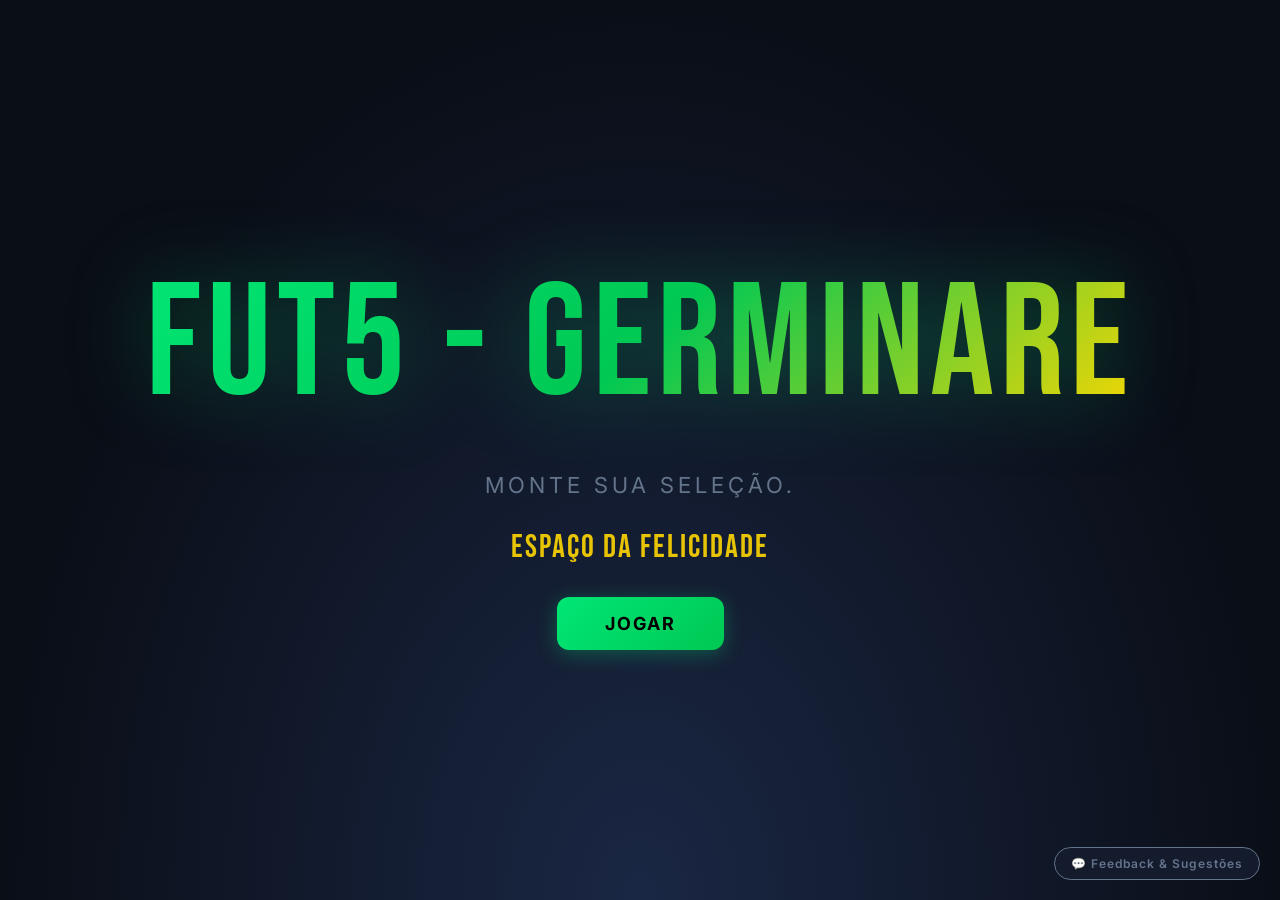
==== futGerminare.html @ 54a7d983 "arrumando a merda do naka e deixando na v3" ====
<!DOCTYPE html>
<html lang="pt-BR">
<head>
<meta charset="UTF-8">
<meta name="viewport" content="width=device-width, initial-scale=1.0">
<title>7a0 — Espaço da Felicidade</title>
<style>
  @import url('https://fonts.googleapis.com/css2?family=Bebas+Neue&family=Inter:wght@400;600;700;900&display=swap');

  :root {
    --bg-dark: #0a0e17;
    --bg-card: #141b2d;
    --bg-card-hover: #1c2540;
    --accent: #00e676;
    --accent-glow: rgba(0, 230, 118, 0.3);
    --gold: #ffd700;
    --silver: #94a3b8;
    --red: #ef4444;
    --blue: #3b82f6;
    --text: #e2e8f0;
    --text-muted: #64748b;
    --field-green: #1b5e20;
    --field-line: rgba(255,255,255,0.25);
  }

  * { margin:0; padding:0; box-sizing:border-box; }

  body {
    font-family: 'Inter', sans-serif;
    background: var(--bg-dark);
    color: var(--text);
    min-height: 100vh;
    overflow-x: hidden;
  }

  /* ============ SCREENS ============ */
  .screen {
    display: none;
    min-height: 100vh;
    flex-direction: column;
    align-items: center;
    justify-content: center;
    padding: 20px;
  }
  .screen.active { display: flex; }

  /* ============ SPLASH ============ */
  #splash {
    background: radial-gradient(ellipse at center bottom, #1a2744 0%, var(--bg-dark) 70%);
    text-align: center;
    gap: 30px;
  }

  .splash-logo {
    font-family: 'Bebas Neue', cursive;
    font-size: clamp(80px, 15vw, 160px);
    letter-spacing: 6px;
    background: linear-gradient(135deg, var(--accent), #00c853, var(--gold));
    -webkit-background-clip: text;
    -webkit-text-fill-color: transparent;
    filter: drop-shadow(0 0 40px var(--accent-glow));
    animation: pulse-glow 2s ease-in-out infinite;
  }

  .splash-sub {
    font-size: clamp(14px, 3vw, 22px);
    color: var(--text-muted);
    letter-spacing: 4px;
    text-transform: uppercase;
  }

  .splash-venue {
    font-family: 'Bebas Neue', cursive;
    font-size: clamp(18px, 4vw, 32px);
    color: var(--gold);
    letter-spacing: 2px;
    opacity: 0.9;
  }

  @keyframes pulse-glow {
    0%, 100% { filter: drop-shadow(0 0 40px var(--accent-glow)); }
    50% { filter: drop-shadow(0 0 60px rgba(0, 230, 118, 0.5)); }
  }

  .btn {
    padding: 16px 48px;
    border: none;
    border-radius: 12px;
    font-family: 'Inter', sans-serif;
    font-weight: 700;
    font-size: 18px;
    cursor: pointer;
    transition: all 0.3s;
    text-transform: uppercase;
    letter-spacing: 2px;
  }

  .btn-primary {
    background: linear-gradient(135deg, var(--accent), #00c853);
    color: #000;
    box-shadow: 0 4px 20px var(--accent-glow);
  }
  .btn-primary:hover {
    transform: translateY(-2px);
    box-shadow: 0 8px 30px var(--accent-glow);
  }

  .btn-secondary {
    background: var(--bg-card);
    color: var(--text);
    border: 1px solid var(--text-muted);
  }
  .btn-secondary:hover {
    background: var(--bg-card-hover);
    border-color: var(--accent);
  }

  /* ============ DRAFT ============ */
  #draft {
    background: var(--bg-dark);
    flex-direction: column;
    align-items: center;
    justify-content: center;
    padding: 30px 20px;
    gap: 20px;
  }

  .draft-roster {
    width: min(340px, 100%);
    background: var(--bg-card);
    border: 1px solid rgba(255,255,255,0.06);
    border-radius: 12px;
    display: flex;
    flex-direction: column;
    overflow: hidden;
  }

  .draft-roster-title {
    font-family: 'Bebas Neue', cursive;
    font-size: 13px;
    letter-spacing: 2px;
    color: var(--text-muted);
    padding: 10px 14px 8px;
    border-bottom: 1px solid rgba(255,255,255,0.06);
    flex-shrink: 0;
  }

  .draft-roster-list {
    overflow-y: auto;
    max-height: 120px;
    padding: 4px 0;
  }

  .draft-roster-list::-webkit-scrollbar { width: 4px; }
  .draft-roster-list::-webkit-scrollbar-track { background: transparent; }
  .draft-roster-list::-webkit-scrollbar-thumb { background: rgba(255,255,255,0.1); border-radius: 2px; }

  .roster-row {
    display: flex;
    align-items: center;
    gap: 8px;
    padding: 4px 14px;
    transition: all 0.3s;
    border-left: 3px solid transparent;
  }

  .roster-row.picked {
    border-left-color: var(--accent);
    background: rgba(0, 230, 118, 0.07);
  }

  .roster-row.picked .roster-name {
    color: var(--accent);
    font-weight: 700;
  }

  .roster-row.picked .roster-ovr {
    color: var(--accent);
  }

  .roster-ovr {
    font-family: 'Bebas Neue', cursive;
    font-size: 16px;
    color: var(--text-muted);
    min-width: 26px;
    text-align: right;
    flex-shrink: 0;
    transition: color 0.3s;
  }

  .roster-name {
    font-size: 11px;
    font-weight: 500;
    color: var(--text);
    white-space: nowrap;
    overflow: hidden;
    text-overflow: ellipsis;
    transition: color 0.3s;
  }

  .roster-team {
    font-size: 9px;
    color: var(--text-muted);
    white-space: nowrap;
  }

  .roster-row-info {
    overflow: hidden;
    flex: 1;
    display: flex;
    align-items: center;
    gap: 6px;
  }

  .draft-main {
    display: flex;
    flex-direction: column;
    align-items: center;
    gap: 20px;
  }

  .draft-header {
    text-align: center;
  }

  .draft-round {
    font-family: 'Bebas Neue', cursive;
    font-size: 28px;
    color: var(--accent);
    letter-spacing: 3px;
  }

  .draft-instruction {
    color: var(--text-muted);
    font-size: 14px;
    margin-top: 4px;
  }

  .draft-picked-bar {
    display: flex;
    gap: 10px;
    justify-content: center;
    flex-wrap: wrap;
  }

  .picked-slot {
    width: 56px;
    height: 56px;
    border-radius: 50%;
    border: 2px dashed var(--text-muted);
    display: flex;
    align-items: center;
    justify-content: center;
    font-size: 12px;
    color: var(--text-muted);
    transition: all 0.3s;
    position: relative;
  }

  .picked-slot.filled {
    border: 2px solid var(--accent);
    background: var(--bg-card);
  }

  .picked-slot .picked-ovr {
    font-family: 'Bebas Neue', cursive;
    font-size: 22px;
    color: var(--accent);
  }

  .draft-cards {
    display: grid;
    grid-template-columns: repeat(2, 1fr);
    gap: 16px;
    max-width: 480px;
    width: 100%;
    padding: 0 16px;
  }

  @media (max-width: 500px) {
    .draft-cards { grid-template-columns: repeat(2, 1fr); }
  }

  .player-card {
    background: var(--bg-card);
    border: 2px solid transparent;
    border-radius: 16px;
    padding: 20px 12px;
    text-align: center;
    cursor: pointer;
    transition: all 0.3s ease;
    position: relative;
    overflow: hidden;
  }

  .player-card::before {
    content: '';
    position: absolute;
    top: 0; left: 0; right: 0;
    height: 4px;
    background: linear-gradient(90deg, var(--accent), var(--gold));
    opacity: 0;
    transition: opacity 0.3s;
  }

  .player-card:hover {
    border-color: var(--accent);
    transform: translateY(-4px);
    box-shadow: 0 8px 24px rgba(0,0,0,0.4);
  }

  .player-card:hover::before { opacity: 1; }

  .player-card .card-ovr {
    font-family: 'Bebas Neue', cursive;
    font-size: 56px;
    line-height: 1;
    margin-bottom: 0px;
  }

  .player-card .card-ovr-label {
    font-size: 9px;
    font-weight: 700;
    letter-spacing: 2px;
    color: var(--text-muted);
    text-transform: uppercase;
    margin-bottom: 8px;
  }

  .player-card .card-name {
    font-weight: 700;
    font-size: 14px;
    margin-bottom: 4px;
    white-space: nowrap;
    overflow: hidden;
    text-overflow: ellipsis;
  }

  .player-card .card-team {
    font-size: 11px;
    color: var(--text-muted);
  }

  /* rarity tiers */
  .rarity-legendary { color: var(--gold); }
  .rarity-very-rare { color: #e040fb; }
  .rarity-rare { color: var(--blue); }
  .rarity-common { color: var(--silver); }

  .player-card.tier-legendary {
    border-color: rgba(255, 215, 0, 0.3);
    background: linear-gradient(135deg, #141b2d, #2a1f00);
  }
  .player-card.tier-legendary::before {
    background: linear-gradient(90deg, var(--gold), #ff9800, var(--gold));
    opacity: 1;
  }

  .player-card.tier-very-rare {
    border-color: rgba(224, 64, 251, 0.3);
    background: linear-gradient(135deg, #141b2d, #1a0028);
  }
  .player-card.tier-very-rare::before {
    background: linear-gradient(90deg, #e040fb, #7c4dff, #e040fb);
    opacity: 1;
  }

  .player-card.tier-rare {
    border-color: rgba(59, 130, 246, 0.2);
  }
  .player-card.tier-rare::before {
    background: linear-gradient(90deg, var(--blue), #60a5fa);
    opacity: 1;
  }

  .rarity-badge {
    font-size: 9px;
    font-weight: 700;
    text-transform: uppercase;
    letter-spacing: 1.5px;
    padding: 2px 8px;
    border-radius: 4px;
    margin-bottom: 6px;
    display: inline-block;
  }
  .rarity-badge.legendary { background: rgba(255,215,0,0.15); color: var(--gold); }
  .rarity-badge.very-rare { background: rgba(224,64,251,0.15); color: #e040fb; }
  .rarity-badge.rare { background: rgba(59,130,246,0.15); color: var(--blue); }
  .rarity-badge.common { background: rgba(148,163,184,0.1); color: var(--silver); }

  /* card pick animation */
  .player-card.picked {
    animation: card-pick 0.5s ease forwards;
  }
  @keyframes card-pick {
    0% { transform: scale(1); }
    30% { transform: scale(1.1); border-color: var(--gold); box-shadow: 0 0 30px var(--accent-glow); }
    100% { transform: scale(0.8); opacity: 0; }
  }

  .player-card.dismissed {
    animation: card-dismiss 0.4s ease forwards;
  }
  @keyframes card-dismiss {
    to { transform: scale(0.9); opacity: 0; }
  }

  /* shuffle animation */
  .draft-cards.shuffling .player-card {
    animation: shuffle-in 0.4s ease backwards;
  }
  .draft-cards.shuffling .player-card:nth-child(1) { animation-delay: 0.05s; }
  .draft-cards.shuffling .player-card:nth-child(2) { animation-delay: 0.1s; }
  .draft-cards.shuffling .player-card:nth-child(3) { animation-delay: 0.15s; }
  .draft-cards.shuffling .player-card:nth-child(4) { animation-delay: 0.2s; }

  @keyframes shuffle-in {
    from { transform: translateY(40px) rotateX(20deg); opacity: 0; }
    to { transform: translateY(0) rotateX(0); opacity: 1; }
  }

  /* ============ FORMATION ============ */
  #formation {
    background: var(--bg-dark);
    padding: 30px 20px;
    gap: 20px;
  }

  .formation-title {
    font-family: 'Bebas Neue', cursive;
    font-size: 32px;
    letter-spacing: 3px;
    color: var(--accent);
    text-align: center;
  }

  .formation-sub {
    color: var(--text-muted);
    font-size: 13px;
    text-align: center;
    margin-top: -12px;
  }

  .field {
    width: min(420px, 100%);
    aspect-ratio: 3/4;
    background: linear-gradient(180deg, #1b5e20, #2e7d32, #1b5e20);
    border-radius: 16px;
    border: 3px solid var(--field-line);
    position: relative;
    overflow: hidden;
    box-shadow: inset 0 0 60px rgba(0,0,0,0.3);
  }

  /* field markings */
  .field::before {
    content: '';
    position: absolute;
    top: 50%; left: 10%; right: 10%;
    height: 2px;
    background: var(--field-line);
    transform: translateY(-50%);
  }

  .field::after {
    content: '';
    position: absolute;
    top: 50%; left: 50%;
    width: 80px; height: 80px;
    border: 2px solid var(--field-line);
    border-radius: 50%;
    transform: translate(-50%, -50%);
  }

  .field-goal-top, .field-goal-bottom {
    position: absolute;
    left: 50%;
    transform: translateX(-50%);
    width: 120px;
    height: 40px;
    border: 2px solid var(--field-line);
  }
  .field-goal-top { top: 0; border-top: none; border-radius: 0 0 8px 8px; }
  .field-goal-bottom { bottom: 0; border-bottom: none; border-radius: 8px 8px 0 0; }

  .field-area-top, .field-area-bottom {
    position: absolute;
    left: 50%;
    transform: translateX(-50%);
    width: 200px;
    height: 70px;
    border: 2px solid var(--field-line);
  }
  .field-area-top { top: 0; border-top: none; }
  .field-area-bottom { bottom: 0; border-bottom: none; }

  /* slots on field */
  .field-slot {
    position: absolute;
    width: 72px;
    height: 72px;
    transform: translate(-50%, -50%);
    border-radius: 50%;
    display: flex;
    flex-direction: column;
    align-items: center;
    justify-content: center;
    cursor: pointer;
    transition: all 0.3s;
    z-index: 2;
  }

  .field-slot.empty {
    border: 2px dashed rgba(255,255,255,0.4);
    background: rgba(0,0,0,0.2);
  }

  .field-slot.empty::after {
    content: attr(data-pos-label);
    font-size: 10px;
    color: rgba(255,255,255,0.5);
    text-transform: uppercase;
    letter-spacing: 1px;
  }

  .field-slot.filled {
    background: rgba(0,0,0,0.6);
    border: 2px solid var(--accent);
    backdrop-filter: blur(4px);
  }

  .field-slot.filled .slot-ovr {
    font-family: 'Bebas Neue', cursive;
    font-size: 24px;
    color: var(--accent);
    line-height: 1;
  }

  .field-slot.filled .slot-name {
    font-size: 9px;
    font-weight: 700;
    color: #fff;
    max-width: 68px;
    text-align: center;
    overflow: hidden;
    text-overflow: ellipsis;
    white-space: nowrap;
  }

  .field-slot.highlight {
    border-color: var(--gold) !important;
    box-shadow: 0 0 20px rgba(255, 215, 0, 0.5);
    animation: slot-pulse 1s ease infinite;
  }

  @keyframes slot-pulse {
    0%, 100% { box-shadow: 0 0 20px rgba(255, 215, 0, 0.3); }
    50% { box-shadow: 0 0 30px rgba(255, 215, 0, 0.6); }
  }

  /* slot positions: GK bottom, 2 DEF mid-low, 2 ATK mid-high */
  .slot-gk  { left: 50%; top: 85%; }
  .slot-dl  { left: 30%; top: 60%; }
  .slot-dr  { left: 70%; top: 60%; }
  .slot-al  { left: 30%; top: 30%; }
  .slot-ar  { left: 70%; top: 30%; }

  .bench-area {
    display: flex;
    flex-wrap: wrap;
    gap: 10px;
    justify-content: center;
  }

  .bench-player {
    background: var(--bg-card);
    border: 2px solid var(--text-muted);
    border-radius: 12px;
    padding: 10px 16px;
    text-align: center;
    cursor: grab;
    transition: all 0.3s;
    min-width: 90px;
  }

  .bench-player:hover {
    border-color: var(--accent);
    transform: translateY(-2px);
  }

  .bench-player.selected {
    border-color: var(--gold);
    box-shadow: 0 0 16px rgba(255, 215, 0, 0.3);
  }

  .bench-player .bp-ovr {
    font-family: 'Bebas Neue', cursive;
    font-size: 28px;
    color: var(--accent);
  }
  .bench-player .bp-name {
    font-size: 11px;
    font-weight: 600;
  }

  .confirm-formation {
    margin-top: 10px;
  }

  /* ============ MATCH ============ */
  #match {
    background: radial-gradient(ellipse at center, #1a2744 0%, var(--bg-dark) 70%);
    gap: 20px;
    text-align: center;
  }

  .match-venue {
    font-family: 'Bebas Neue', cursive;
    font-size: 20px;
    color: var(--gold);
    letter-spacing: 3px;
    opacity: 0.8;
  }

  .match-title {
    font-family: 'Bebas Neue', cursive;
    font-size: 28px;
    letter-spacing: 2px;
  }

  .scoreboard {
    display: flex;
    align-items: center;
    gap: 30px;
    margin: 20px 0;
  }

  .team-side {
    text-align: center;
    width: 140px;
  }

  .team-name {
    font-family: 'Bebas Neue', cursive;
    font-size: 22px;
    letter-spacing: 1px;
    margin-bottom: 6px;
  }

  .team-ovr-avg {
    font-size: 12px;
    color: var(--text-muted);
  }

  .score-display {
    display: flex;
    align-items: center;
    gap: 12px;
  }

  .score-num {
    font-family: 'Bebas Neue', cursive;
    font-size: 72px;
    line-height: 1;
    min-width: 60px;
    text-align: center;
  }

  .score-x {
    font-family: 'Bebas Neue', cursive;
    font-size: 32px;
    color: var(--text-muted);
  }

  .match-events {
    max-width: 400px;
    width: 100%;
    min-height: 200px;
    background: var(--bg-card);
    border-radius: 16px;
    padding: 20px;
    text-align: left;
  }

  .match-event {
    padding: 8px 0;
    border-bottom: 1px solid rgba(255,255,255,0.05);
    font-size: 14px;
    animation: event-in 0.4s ease;
    display: flex;
    gap: 10px;
    align-items: center;
  }

  .match-event:last-child { border: none; }

  .event-time {
    font-family: 'Bebas Neue', cursive;
    font-size: 18px;
    color: var(--accent);
    min-width: 40px;
  }

  .event-team-badge {
    font-size: 9px;
    font-weight: 700;
    letter-spacing: 1px;
    text-transform: uppercase;
    padding: 2px 6px;
    border-radius: 4px;
    white-space: nowrap;
    flex-shrink: 0;
  }
  .event-team-badge.home {
    background: rgba(0, 230, 118, 0.15);
    color: var(--accent);
    border: 1px solid rgba(0, 230, 118, 0.3);
  }
  .event-team-badge.away {
    background: rgba(59, 130, 246, 0.15);
    color: var(--blue);
    border: 1px solid rgba(59, 130, 246, 0.3);
  }

  .event-icon { font-size: 16px; }

  @keyframes event-in {
    from { opacity: 0; transform: translateX(-10px); }
    to { opacity: 1; transform: translateX(0); }
  }

  .match-progress {
    width: min(400px, 100%);
    height: 6px;
    background: rgba(255,255,255,0.1);
    border-radius: 3px;
    overflow: hidden;
  }

  .match-progress-bar {
    height: 100%;
    background: linear-gradient(90deg, var(--accent), var(--gold));
    border-radius: 3px;
    transition: width 0.5s;
    width: 0%;
  }

  /* ============ RESULT ============ */
  #result {
    background: radial-gradient(ellipse at center, #1a2744 0%, var(--bg-dark) 70%);
    gap: 24px;
    text-align: center;
  }

  .result-banner {
    font-family: 'Bebas Neue', cursive;
    font-size: clamp(40px, 10vw, 80px);
    letter-spacing: 4px;
  }

  .result-banner.win {
    background: linear-gradient(135deg, var(--gold), #ff9800);
    -webkit-background-clip: text;
    -webkit-text-fill-color: transparent;
    filter: drop-shadow(0 0 30px rgba(255, 215, 0, 0.4));
  }
  .result-banner.lose {
    color: var(--red);
  }
  .result-banner.draw {
    color: var(--silver);
  }

  .result-score {
    font-family: 'Bebas Neue', cursive;
    font-size: 64px;
  }

  .result-mvp {
    background: var(--bg-card);
    border: 1px solid var(--gold);
    border-radius: 16px;
    padding: 20px 32px;
    text-align: center;
  }

  .mvp-label {
    font-size: 12px;
    color: var(--gold);
    text-transform: uppercase;
    letter-spacing: 2px;
    margin-bottom: 8px;
  }

  .mvp-name {
    font-family: 'Bebas Neue', cursive;
    font-size: 32px;
  }

  .mvp-stat {
    font-size: 13px;
    color: var(--text-muted);
    margin-top: 4px;
  }

  .result-details {
    display: grid;
    grid-template-columns: 1fr 1fr;
    gap: 16px;
    max-width: 400px;
    width: 100%;
  }

  .result-team-col {
    background: var(--bg-card);
    border-radius: 12px;
    padding: 16px;
  }

  .result-team-col h3 {
    font-family: 'Bebas Neue', cursive;
    font-size: 18px;
    margin-bottom: 10px;
    letter-spacing: 1px;
  }

  .result-player-row {
    display: flex;
    justify-content: space-between;
    font-size: 13px;
    padding: 4px 0;
    border-bottom: 1px solid rgba(255,255,255,0.05);
  }

  .result-player-row:last-child { border: none; }

  .rp-goals { color: var(--accent); font-weight: 700; }

  .feedback-box {
    position: fixed;
    bottom: 20px;
    right: 20px;
    z-index: 100;
  }

  .feedback-btn {
    background: var(--bg-card);
    border: 1px solid var(--text-muted);
    border-radius: 20px;
    color: var(--text-muted);
    font-family: 'Inter', sans-serif;
    font-size: 12px;
    font-weight: 600;
    letter-spacing: 1px;
    padding: 8px 16px;
    cursor: pointer;
    transition: all 0.3s;
    text-decoration: none;
    display: inline-flex;
    align-items: center;
    gap: 6px;
  }

  .feedback-btn:hover {
    border-color: var(--accent);
    color: var(--accent);
    background: var(--bg-card-hover);
    box-shadow: 0 0 12px var(--accent-glow);
  }

  .confetti-container {
    position: fixed;
    top: 0; left: 0;
    width: 100%; height: 100%;
    pointer-events: none;
    z-index: 999;
    overflow: hidden;
  }

  .confetti {
    position: absolute;
    width: 10px;
    height: 10px;
    top: -10px;
    animation: confetti-fall linear forwards;
  }

  @keyframes confetti-fall {
    to {
      top: 110vh;
      transform: rotate(720deg);
    }
  }
</style>
</head>
<body>

<!-- SPLASH SCREEN -->
<div id="splash" class="screen active">
  <div class="splash-logo">Fut5 - Germinare</div>
  <div class="splash-sub">Monte sua seleção.</div>
  <div class="splash-venue">Espaço da Felicidade</div>
  <button class="btn btn-primary" onclick="startDraft()">Jogar</button>
</div>

<!-- DRAFT SCREEN -->
<div id="draft" class="screen">
  <div class="draft-header">
    <div class="draft-round" id="draftRound">RODADA 1 / 5</div>
    <div class="draft-instruction">Escolha 1 jogador</div>
  </div>
  <div class="draft-picked-bar" id="pickedBar"></div>
  <!-- Compact scrollable roster -->
  <div class="draft-roster">
    <div class="draft-roster-title">ELENCO DISPONÍVEL — role para ver todos</div>
    <div class="draft-roster-list" id="rosterList"></div>
  </div>
  <div class="draft-cards" id="draftCards"></div>
</div>

<!-- FORMATION SCREEN -->
<div id="formation" class="screen">
  <div class="formation-title">Escale seu time</div>
  <div class="formation-sub">Clique num jogador, depois numa posição</div>
  <div class="field" id="field">
    <div class="field-goal-top"></div>
    <div class="field-goal-bottom"></div>
    <div class="field-area-top"></div>
    <div class="field-area-bottom"></div>
    <div class="field-slot slot-gk empty" data-pos="gk" data-pos-label="GK" onclick="placePlayer('gk')"></div>
    <div class="field-slot slot-dl empty" data-pos="dl" data-pos-label="ZAG" onclick="placePlayer('dl')"></div>
    <div class="field-slot slot-dr empty" data-pos="dr" data-pos-label="ZAG" onclick="placePlayer('dr')"></div>
    <div class="field-slot slot-al empty" data-pos="al" data-pos-label="ATA" onclick="placePlayer('al')"></div>
    <div class="field-slot slot-ar empty" data-pos="ar" data-pos-label="ATA" onclick="placePlayer('ar')"></div>
  </div>
  <div class="bench-area" id="bench"></div>
  <button class="btn btn-primary confirm-formation" id="confirmBtn" onclick="startMatch()" style="display:none;">
    Iniciar Partida
  </button>
</div>

<!-- MATCH SCREEN -->
<div id="match" class="screen">
  <div class="match-venue">Espaço da Felicidade</div>
  <div class="match-title">FINAL</div>
  <div class="scoreboard">
    <div class="team-side">
      <div class="team-name" id="teamHomeName">SEU TIME</div>
      <div class="team-ovr-avg" id="teamHomeOvr"></div>
    </div>
    <div class="score-display">
      <div class="score-num" id="scoreHome">0</div>
      <div class="score-x">x</div>
      <div class="score-num" id="scoreAway">0</div>
    </div>
    <div class="team-side">
      <div class="team-name" id="teamAwayName">ADVERSÁRIO</div>
      <div class="team-ovr-avg" id="teamAwayOvr"></div>
    </div>
  </div>
  <div class="match-progress">
    <div class="match-progress-bar" id="matchProgress"></div>
  </div>
  <div class="match-events" id="matchEvents"></div>
</div>

<!-- PENALTY SCREEN -->
<div id="penalty" class="screen">
  <div class="match-venue">Espaço da Felicidade</div>
  <div class="match-title" id="penaltyTitle">DISPUTA DE PÊNALTIS</div>
  <div class="scoreboard" style="margin:10px 0;">
    <div class="team-side">
      <div class="team-name">SEU TIME</div>
    </div>
    <div class="score-display">
      <div class="score-num" id="penScoreHome">0</div>
      <div class="score-x">x</div>
      <div class="score-num" id="penScoreAway">0</div>
    </div>
    <div class="team-side">
      <div class="team-name" id="penAwayName">ADVERSÁRIO</div>
    </div>
  </div>
  <div style="display:flex;gap:24px;margin:8px 0;">
    <div id="penDotsHome" style="display:flex;gap:8px;align-items:center;"></div>
    <div id="penDotsAway" style="display:flex;gap:8px;align-items:center;"></div>
  </div>
  <div class="match-events" id="penaltyEvents" style="max-width:400px;min-height:120px;"></div>
  <div id="penNextLabel" style="color:var(--text-muted);font-size:13px;letter-spacing:2px;text-transform:uppercase;margin-top:8px;min-height:20px;"></div>
</div>

<!-- RESULT SCREEN -->
<div id="result" class="screen">
  <div class="result-banner" id="resultBanner"></div>
  <div class="result-score" id="resultScore"></div>
  <div class="result-mvp" id="resultMvp"></div>
  <div class="result-details" id="resultDetails"></div>
  <div id="resultEvents" class="match-events" style="max-width:700px;"></div><button class="btn btn-primary" onclick="resetGame()">Jogar novamente</button>
</div>

<script>
// ===================== MOCK DATA =====================
const ALL_PLAYERS = [
  { id:1,  name:"Tuts",                 team:"3E", ovr:71 },
  { id:2,  name:"Severo",               team:"3E", ovr:87 },
  { id:3,  name:"Severo (Pós-Cabeçada)",team:"3E", ovr:71 },
  { id:4,  name:"Priminho",             team:"3E", ovr:62 },
  { id:5,  name:"Lucas Graças",         team:"3E", ovr:93 },
  { id:6,  name:"Marcola",              team:"3E", ovr:67 },
  { id:7,  name:"Marcola (Prime)",      team:"3E", ovr:98 },
  { id:8,  name:"Samuel",               team:"3E", ovr:80 },
  { id:9,  name:"Thigas",               team:"3E", ovr:85 },
  { id:10, name:"Braz (Demônio)",       team:"3F", ovr:99 },
  { id:11, name:"Braz (Cara de choro)", team:"3F", ovr:83 },
  { id:12, name:"De Longhi",            team:"3F", ovr:79 },
  { id:13, name:"Paulino",              team:"3F", ovr:81 },
  { id:14, name:"Alemão Descalço",      team:"3F", ovr:96 },
  { id:15, name:"Alemão De Tênis",      team:"3F", ovr:86 },
  { id:16, name:"Nakashima (DJ)",       team:"3F", ovr:92 },
  { id:17, name:"Petê",                 team:"3F", ovr:84 },
  { id:18, name:"Alisson",              team:"3G", ovr:89 },
  { id:19, name:"Cadu",                 team:"3G", ovr:79 },
  { id:20, name:"Inacio",               team:"3G", ovr:86 },
  { id:21, name:"Joás (Chupeira)",      team:"3G", ovr:95 },
  { id:22, name:"Lins",                 team:"3G", ovr:92 },
  { id:23, name:"D'addio",              team:"3G", ovr:90 },
  { id:24, name:"Vitão",                team:"3G", ovr:79 },
  { id:25, name:"Fellipão",             team:"3H", ovr:79 },
  { id:26, name:"Gui Costa",            team:"3H", ovr:88 },
  { id:27, name:"Gui Costa (Sem Ciscar)",team:"3H", ovr:82 },
  { id:28, name:"Nacarelli",            team:"3H", ovr:87 },
  { id:29, name:"Guimas",               team:"3H", ovr:34 },
  { id:30, name:"Guimas (Na Nóia)",     team:"3H", ovr:21 },
  { id:31, name:"Igor",                 team:"3H", ovr:83 },
  { id:32, name:"Igor (Intervalo)",     team:"3H", ovr:94 },
  { id:33, name:"Matheus Bastos",       team:"3H", ovr:79 },
  { id:34, name:"Makita",               team:"3H", ovr:81 },
  { id:35, name:"RENATO BARROS",        team:"PicPay", ovr:99 },
  { id:36, name:"Frodo",                team:"3H", ovr:85 },
  { id:37, name:"Pips",                 team:"3H", ovr:83 },
  { id:38, name:"Ruan",                 team:"3H", ovr:82 },
  { id:39, name:"Zeba (Pubalgia)",      team:"3H", ovr:89 },
  { id:40, name:"Zeba (Sem Pubalgia)",  team:"3H", ovr:96 },
  { id:41, name:"BGG",                  team:"3I", ovr:93 },
  { id:42, name:"Fefo",                 team:"3I", ovr:91 },
  { id:43, name:"Bento",                team:"3I", ovr:85 },
  { id:44, name:"Hallison",             team:"3I", ovr:87 },
  { id:45, name:"Vargas",               team:"3I", ovr:81 },
  { id:46, name:"Gueguelas",            team:"3I", ovr:87 },
  { id:47, name:"Rafinha",              team:"3I", ovr:80 },
  { id:48, name:"Ryan",                 team:"3I", ovr:84 },
  { id:49, name:"Koji",                 team:"3I", ovr:84 },
  { id:50, name:"D'addio (Cabelo Cortado)", team:"3G", ovr:81 },
  { id:51, name:"Gueguelas (Intertech)",team:"3G", ovr:94 },
  { id:52, name:"Fefo (Bernoulli JR)",  team:"3H", ovr:97 },
  { id:53, name:"Pedrão da TI",         team:"TI", ovr:55 },
  { id:54, name:"Lucca (Pré Apito)",    team:"3E", ovr:85 },
  { id:55, name:"Davi",                 team:"Bocão", ovr:1 },
  { id:56, name:"Tuts (Intertech)",     team:"1G", ovr:70 },
  { id:57, name:"Cadu (Técnico)",       team:"1H", ovr:79 },
  { id:58, name:"Kaique (Intertech)",   team:"3H", ovr:40 },
  { id:59, name:"Geladeira",            team:"3I", ovr:77 },
  { id:60, name:"Paulino (PH Falso)",   team:"3F", ovr:86 },
  { id:62, name:"Bento (Prime)",        team:"Jumentos", ovr:90 },
  { id:63, name:"Nakashima (Baseball)", team:"Sp.Giants", ovr:93 },
  { id:64, name:"Guegs (Atacadao)",     team:"Atacadão", ovr:60 },
  { id:66, name:"Vargas (Careca)",      team:"3H", ovr:78 },
  { id:68, name:"Guimas (Middle Part)", team:"3H", ovr:45 },
  { id:69, name:"Frodo (Hérnia)",       team:"3H", ovr:40 },
  { id:70, name:"Taxiotti (Barbudo)",   team:"Workspace JF", ovr:60 },
  { id:71, name:"Rafinha (Careca)",     team:"Casa da Pedra", ovr:94 },
  { id:72, name:"Everton (Van)",        team:"Leva e Traz", ovr:94 },
  { id:73, name:"Hermithão (TI)",       team:"VIX", ovr:82 },
  { id:74, name:"Patrick",              team:"DEPSE", ovr:69 },

];

const TEAM_NAMES_AWAY = [
  "Último Lance FC", "Casa Pedra", "Sim Sim Sim?", "Mesa do Pagode", "Força Jovem", "Git Bash", "Atende Play"
];

// ===================== STATE =====================
let state = {
  round: 0,
  myPicks: [],
  draftPool: [],
  currentOptions: [],
  selectedBenchPlayer: null,
  formation: { gk: null, dl: null, dr: null, al: null, ar: null },
  awayTeam: [],
  matchGoalsHome: 0,
  matchGoalsAway: 0,
  matchEvents: [],
  playerGoals: {},
  playerAssists: {},
  redCards: new Set(),
  penalties: null,
  penState: null,
};

// ===================== RARITY SYSTEM =====================
// Faixas: Comum (≤79), Raro (80-89), Muito Raro (90-95), Lendário (96+)
// Peso no draft: Comum aparece mais, Lendário é raro
function getRarity(ovr) {
  if (ovr >= 96) return { tier: 'legendary', label: 'Lendário', cssClass: 'tier-legendary', colorClass: 'rarity-legendary' };
  if (ovr >= 90) return { tier: 'very-rare', label: 'Muito Raro', cssClass: 'tier-very-rare', colorClass: 'rarity-very-rare' };
  if (ovr >= 80) return { tier: 'rare', label: 'Raro', cssClass: 'tier-rare', colorClass: 'rarity-rare' };
  return { tier: 'common', label: 'Comum', cssClass: 'tier-common', colorClass: 'rarity-common' };
}

// Weighted pick: jogadores com raridade alta têm MENOS chance de aparecer (mas um pouquinho mais que antes)
function getWeight(ovr) {
  if (ovr >= 96) return 2;   // Lendário — difícil, mas um pouco mais acessível
  if (ovr >= 90) return 5;   // Muito Raro
  if (ovr >= 80) return 8;   // Raro
  return 10;                  // Comum — aparece fácil
}

function weightedSample(players, count) {
  const pool = [...players];
  const result = [];
  for (let i = 0; i < count && pool.length > 0; i++) {
    const weights = pool.map(p => getWeight(p.ovr));
    const totalWeight = weights.reduce((s, w) => s + w, 0);
    let r = Math.random() * totalWeight;
    let idx = 0;
    for (idx = 0; idx < weights.length; idx++) {
      r -= weights[idx];
      if (r <= 0) break;
    }
    result.push(pool[idx]);
    pool.splice(idx, 1);
  }
  return result;
}

// ===================== HELPERS =====================
function shuffle(arr) {
  const a = [...arr];
  for (let i = a.length - 1; i > 0; i--) {
    const j = Math.floor(Math.random() * (i + 1));
    [a[i], a[j]] = [a[j], a[i]];
  }
  return a;
}

function ovrClass(ovr) {
  return getRarity(ovr).colorClass;
}

function showScreen(id) {
  document.querySelectorAll('.screen').forEach(s => s.classList.remove('active'));
  document.getElementById(id).classList.add('active');
}

function avgOvr(players) {
  if (!players.length) return 0;
  return Math.round(players.reduce((s, p) => s + p.ovr, 0) / players.length);
}

// ===================== SPLASH → DRAFT =====================
function startDraft() {
  state.round = 0;
  state.myPicks = [];
  state.draftPool = shuffle(ALL_PLAYERS);
  state.formation = { gk: null, dl: null, dr: null, al: null, ar: null };

  renderPickedBar();
  renderRoster();
  showScreen('draft');
  nextDraftRound();
}

function renderRoster() {
  const list = document.getElementById('rosterList');
  if (!list) return;
  // Sort all players by OVR descending
  const sorted = [...ALL_PLAYERS].sort((a, b) => b.ovr - a.ovr);
  const pickedIds = new Set(state.myPicks.map(p => p.id));
  list.innerHTML = '';
  sorted.forEach(p => {
    const isPicked = pickedIds.has(p.id);
    const rarity = getRarity(p.ovr);
    const row = document.createElement('div');
    row.className = `roster-row${isPicked ? ' picked' : ''}`;
    row.id = `roster-row-${p.id}`;
    row.innerHTML = `
      <span class="roster-ovr ${isPicked ? '' : rarity.colorClass}">${p.ovr}</span>
      <div class="roster-row-info">
        <div class="roster-name">${p.name}</div>
        <div class="roster-team">${p.team}</div>
      </div>
    `;
    list.appendChild(row);
  });
}

// ===================== DRAFT LOGIC =====================
function nextDraftRound() {
  if (state.round >= 5) {
    showScreen('formation');
    renderBench();
    return;
  }

  state.round++;
  document.getElementById('draftRound').textContent = `RODADA ${state.round} / 5`;

  // pick 6 from remaining pool using WEIGHTED RARITY — never show already-picked players
  const pickedIds = new Set(state.myPicks.map(p => p.id));
  const available = state.draftPool.filter(p => !pickedIds.has(p.id));
  state.currentOptions = weightedSample(available, 4);

  const container = document.getElementById('draftCards');
  container.innerHTML = '';
  container.classList.add('shuffling');

  state.currentOptions.forEach((p, i) => {
    const rarity = getRarity(p.ovr);
    const card = document.createElement('div');
    card.className = `player-card ${rarity.cssClass}`;
    card.innerHTML = `
      <span class="rarity-badge ${rarity.tier}">${rarity.label}</span>
      <div class="card-ovr ${rarity.colorClass}">${p.ovr}</div>
      <div class="card-ovr-label">OVR</div>
      <div class="card-name">${p.name}</div>
      <div class="card-team">${p.team}</div>
    `;
    card.onclick = () => pickPlayer(p, card);
    container.appendChild(card);
  });

  setTimeout(() => container.classList.remove('shuffling'), 500);
}

function pickPlayer(player, cardEl) {
  if (state.myPicks.length >= 5) return;

  state.myPicks.push(player);

  // animate picked card
  cardEl.classList.add('picked');

  // dismiss others
  document.querySelectorAll('.player-card').forEach(c => {
    if (c !== cardEl) c.classList.add('dismissed');
    c.style.pointerEvents = 'none';
  });

  renderPickedBar();
  renderRoster();

  // Scroll the picked player into view in the roster
  const rosterRow = document.getElementById(`roster-row-${player.id}`);
  if (rosterRow) rosterRow.scrollIntoView({ behavior: 'smooth', block: 'nearest' });

  setTimeout(() => nextDraftRound(), 700);
}

function renderPickedBar() {
  const bar = document.getElementById('pickedBar');
  bar.innerHTML = '';
  for (let i = 0; i < 5; i++) {
    const slot = document.createElement('div');
    const p = state.myPicks[i];
    if (p) {
      slot.className = 'picked-slot filled';
      slot.innerHTML = `<span class="picked-ovr">${p.ovr}</span>`;
      slot.title = p.name;
    } else {
      slot.className = 'picked-slot';
      slot.textContent = i + 1;
    }
    bar.appendChild(slot);
  }
}

// ===================== FORMATION =====================
function renderBench() {
  const bench = document.getElementById('bench');
  bench.innerHTML = '';

  state.myPicks.forEach(p => {
    // check if already placed
    const placed = Object.values(state.formation).find(fp => fp && fp.id === p.id);
    if (placed) return;

    const el = document.createElement('div');
    el.className = 'bench-player';
    el.innerHTML = `
      <div class="bp-ovr ${ovrClass(p.ovr)}">${p.ovr}</div>
      <div class="bp-name">${p.name}</div>
    `;
    el.onclick = () => selectBenchPlayer(p, el);
    bench.appendChild(el);
  });

  // check if all placed
  const allPlaced = Object.values(state.formation).every(v => v !== null);
  document.getElementById('confirmBtn').style.display = allPlaced ? 'block' : 'none';
}

function selectBenchPlayer(player, el) {
  // toggle selection
  if (state.selectedBenchPlayer && state.selectedBenchPlayer.id === player.id) {
    state.selectedBenchPlayer = null;
    el.classList.remove('selected');
    clearSlotHighlights();
    return;
  }

  state.selectedBenchPlayer = player;
  document.querySelectorAll('.bench-player').forEach(b => b.classList.remove('selected'));
  el.classList.add('selected');

  // highlight empty slots
  document.querySelectorAll('.field-slot').forEach(s => {
    s.classList.add('highlight');
  });
}

function clearSlotHighlights() {
  document.querySelectorAll('.field-slot').forEach(s => s.classList.remove('highlight'));
}

function placePlayer(pos) {
  const slot = document.querySelector(`.field-slot[data-pos="${pos}"]`);

  if (state.selectedBenchPlayer) {
    // if slot already has a player, send them back to bench
    if (state.formation[pos]) {
      // just swap out
    }

    state.formation[pos] = state.selectedBenchPlayer;
    state.selectedBenchPlayer = null;
    clearSlotHighlights();
    renderField();
    renderBench();
    return;
  }

  // if clicking a filled slot with no bench selection → pick it up to swap
  if (state.formation[pos]) {
    const player = state.formation[pos];
    state.formation[pos] = null;
    state.selectedBenchPlayer = null;
    renderField();
    renderBench();

    // auto-select the returned player
    setTimeout(() => {
      const benchEl = document.querySelector('.bench-player');
      if (benchEl) {
        const benchPlayers = document.querySelectorAll('.bench-player');
        benchPlayers.forEach(bp => {
          if (bp.querySelector('.bp-name').textContent === player.name) {
            selectBenchPlayer(player, bp);
          }
        });
      }
    }, 50);
  }
}

function renderField() {
  const positions = ['gk', 'dl', 'dr', 'al', 'ar'];
  positions.forEach(pos => {
    const slot = document.querySelector(`.field-slot[data-pos="${pos}"]`);
    const player = state.formation[pos];
    if (player) {
      slot.className = `field-slot slot-${pos} filled`;
      slot.innerHTML = `
        <span class="slot-ovr">${player.ovr}</span>
        <span class="slot-name">${player.name}</span>
      `;
    } else {
      const labels = { gk: 'GK', dl: 'ZAG', dr: 'ZAG', al: 'ATA', ar: 'ATA' };
      slot.className = `field-slot slot-${pos} empty`;
      slot.setAttribute('data-pos-label', labels[pos]);
      slot.innerHTML = '';
    }
  });
}

// ===================== MATCH =====================
function generateAwayTeam() {
  const used = new Set(state.myPicks.map(p => p.id));
  const available = ALL_PLAYERS.filter(p => !used.has(p.id));
  state.awayTeam = shuffle(available).slice(0, 5);
  state.awayName = TEAM_NAMES_AWAY[Math.floor(Math.random() * TEAM_NAMES_AWAY.length)];
}

function startMatch() {
  generateAwayTeam();

  const homePlayers = Object.values(state.formation);
  const homeAvg = avgOvr(homePlayers);
  const awayAvg = avgOvr(state.awayTeam);

  document.getElementById('teamHomeName').textContent = 'SEU TIME';
  document.getElementById('teamAwayName').textContent = state.awayName;
  document.getElementById('teamHomeOvr').textContent = `OVR ${homeAvg}`;
  document.getElementById('teamAwayOvr').textContent = `OVR ${awayAvg}`;
  document.getElementById('scoreHome').textContent = '0';
  document.getElementById('scoreAway').textContent = '0';
  document.getElementById('matchEvents').innerHTML = '';
  document.getElementById('matchProgress').style.width = '0%';

  state.matchGoalsHome = 0;
  state.matchGoalsAway = 0;
  state.matchEvents = [];
  state.playerGoals = {};
  state.playerAssists = {};
  state.redCards = new Set();
  state.penalties = null;
  state.penState = null;

  showScreen('match');
  simulateMatch(homePlayers, state.awayTeam, homeAvg, awayAvg);
}

function simulateMatch(home, away, homeAvg, awayAvg) {
  // identify GKs (the player in GK slot for each team)
  const homeGK = state.formation.gk;
  // away GK = first player in their team (random assignment)
  const awayGK = state.awayTeam[0];

  // OVR helpers: normalize OVR to a 0-1 scale for probability tuning
  function ovrFactor(ovr) { return (ovr - 1) / 98; } // 0 (OVR=1) → 1 (OVR=99)

  // Higher OVR scorer → more likely to score; lower OVR GK → more likely to concede
  function goalProb(scorer, gk) {
    const attackBonus = ovrFactor(scorer.ovr) * 0.22;  // up to +22% from attacker
    const gkPenalty   = (1 - ovrFactor(gk ? gk.ovr : 70)) * 0.15; // up to +15% from weak GK
    return 0.28 + attackBonus + gkPenalty; // base 28% (era 18%), max ~65%
  }

  // Higher OVR GK → more great saves; lower OVR GK → more frangos
  function saveProb(gk) {
    return 0.25 + ovrFactor(gk ? gk.ovr : 70) * 0.30; // 25-55%
  }
  function frangoProb(gk) {
    return 0.06 + (1 - ovrFactor(gk ? gk.ovr : 70)) * 0.18; // 6-24%
  }

  // generate events at random minutes
  const eventMinutes = [];
  const numEvents = 12 + Math.floor(Math.random() * 8); // 12-19 events (era 6-11)
  const usedMinutes = new Set();

  for (let i = 0; i < numEvents; i++) {
    let m;
    do { m = 1 + Math.floor(Math.random() * 90); } while (usedMinutes.has(m));
    usedMinutes.add(m);
    eventMinutes.push(m);
  }
  eventMinutes.sort((a, b) => a - b);

  // decide events — OVR-driven; attack possession is 50/50 — OVR decides who CONVERTS
  const events = eventMinutes.map(min => {
    const r = Math.random();
    // homeChance only used for non-goal "flavor" events (isolou, miss, drible)
    // Goal attempts are always 50/50 possession — the GK and scorer OVR decide the result
    const homeChance = Math.max(0.40, Math.min(0.60, 0.5 + (homeAvg - awayAvg) * 0.003));

    if (r < 0.40) {
      // goal attempt — true 50/50 possession, OVR decides outcome
      const isHome = Math.random() < 0.5;
      const attackTeam = isHome ? home : away;
      const defendGK   = isHome ? awayGK : homeGK;

      // Pick scorer: weighted by OVR among non-GKs
      const nonGK = attackTeam.filter(p => p.id !== (isHome ? homeGK : awayGK)?.id);
      const scorerPool = nonGK.length > 0 ? nonGK : attackTeam;
      const totalOvr = scorerPool.reduce((s, p) => s + p.ovr, 0);
      let rw = Math.random() * totalOvr;
      let scorer = scorerPool[0];
      for (const p of scorerPool) { rw -= p.ovr; if (rw <= 0) { scorer = p; break; } }

      // Now decide if goal actually goes in based on scorer vs GK OVR
      const prob = goalProb(scorer, defendGK);
      if (Math.random() < prob) {
        // Pick an assister (different player from same team, 75% chance of having one)
        let assister = null;
        if (Math.random() < 0.75) {
          const assistPool = scorerPool.filter(p => p.id !== scorer.id);
          if (assistPool.length > 0) {
            const totalAsstOvr = assistPool.reduce((s, p) => s + p.ovr, 0);
            let ra = Math.random() * totalAsstOvr;
            assister = assistPool[0];
            for (const p of assistPool) { ra -= p.ovr; if (ra <= 0) { assister = p; break; } }
          }
        }
        return { min, type: 'goal', isHome, player: scorer, assister };
      } else {
        // shot saved or missed
        const gkMakesSave = Math.random() < saveProb(defendGK);
        if (gkMakesSave) {
          return { min, type: 'save', isHome: !isHome, player: defendGK };
        } else {
          return { min, type: 'miss', isHome, player: scorer };
        }
      }
    } else if (r < 0.50) {
      // frango — chance inversely proportional to GK OVR
      const isHome = Math.random() < 0.5;
      const gk = isHome ? homeGK : awayGK;
      if (Math.random() < frangoProb(gk)) {
        return { min, type: 'frango', isHome, player: gk };
      } else {
        // great save instead
        return { min, type: 'save', isHome, player: gk };
      }
    } else if (r < 0.55) {
      // bolada na cara
      const isHome = Math.random() < 0.5;
      const team = isHome ? home : away;
      const p = team[Math.floor(Math.random() * team.length)];
      return { min, type: 'bolada', isHome, player: p };
    } else if (r < 0.70) {
      // isolou na rua — more likely from low-OVR players
      const isHome = Math.random() < homeChance;
      const team = isHome ? home : away;
      // weight inversely by OVR: bad players isolate more
      const invOvr = team.map(p => Math.max(1, 100 - p.ovr));
      const totalInv = invOvr.reduce((s, w) => s + w, 0);
      let ri = Math.random() * totalInv;
      let isoler = team[0];
      for (let i = 0; i < team.length; i++) { ri -= invOvr[i]; if (ri <= 0) { isoler = team[i]; break; } }
      return { min, type: 'isolou', isHome, player: isoler };
    } else if (r < 0.74) {
      // drible especial — mais provável em jogadores de alto OVR
      const isHome = Math.random() < homeChance;
      const team = isHome ? home : away;
      // peso por OVR: craques driblam mais
      const totalOvrDrib = team.reduce((s, p) => s + p.ovr, 0);
      let rd = Math.random() * totalOvrDrib;
      let dribler = team[0];
      for (const p of team) { rd -= p.ovr; if (rd <= 0) { dribler = p; break; } }
      const dribles = ['caneta', 'chapeu', 'elastico', 'pedalada'];
      const drible = dribles[Math.floor(Math.random() * dribles.length)];
      return { min, type: 'drible', isHome, player: dribler, drible };
    } else if (r < 0.86) {
      // card
      const isHome = Math.random() < 0.5;
      const team = isHome ? home : away;
      const p = team[Math.floor(Math.random() * team.length)];
      const yellow = Math.random() < 0.8;
      return { min, type: yellow ? 'yellow' : 'red', isHome, player: p };
    } else {
      // chance missed
      const isHome = Math.random() < homeChance;
      const team = isHome ? home : away;
      const p = team[Math.floor(Math.random() * team.length)];
      return { min, type: 'miss', isHome, player: p };
    }
  });

  // play events sequentially with delays
  // redCards set is populated live during playback — expelled players are skipped in future events
  let delay = 800;
  events.forEach((evt, idx) => {
    setTimeout(() => {
      // Skip this event if the main player (or assister) is already expelled
      const mainExpelled  = evt.player  && state.redCards.has(evt.player.id);
      const assistExpelled = evt.assister && state.redCards.has(evt.assister.id);
      if (!mainExpelled) {
        // If assister was expelled, just nullify the assist rather than skipping the goal
        if (assistExpelled) evt.assister = null;
        processMatchEvent(evt);
        // Register expulsion immediately so future events respect it
        if (evt.type === 'red') state.redCards.add(evt.player.id);
      }
      const progress = ((idx + 1) / events.length) * 100;
      document.getElementById('matchProgress').style.width = progress + '%';

      if (idx === events.length - 1) {
        setTimeout(() => { if(state.matchGoalsHome===state.matchGoalsAway){simulatePenalties();} else {showResult();}}, 1500);
      }
    }, delay);
    delay += 1200 + Math.random() * 800;
  });
}

function processMatchEvent(evt) {
  const container = document.getElementById('matchEvents');
  const div = document.createElement('div');
  div.className = 'match-event';

  const teamLabel = evt.isHome ? 'Seu Time' : state.awayName;
  const badgeClass = evt.isHome ? 'home' : 'away';
  const badge = `<span class="event-team-badge ${badgeClass}">${teamLabel}</span>`;
  let icon = '', text = '';

  switch (evt.type) {
    case 'goal':
      icon = '⚽';
      const assistLine = evt.assister ? ` <span style="font-size:11px;color:var(--text-muted);">🅰️ ${evt.assister.name}</span>` : '';
      const goalTexts = [
        `<strong>${evt.player.name}</strong> marca! GOLAÇO!`,
        `<strong>${evt.player.name}</strong> não perdoa! GOL!`,
        `<strong>${evt.player.name}</strong> manda pro fundo da rede!`,
        `<strong>${evt.player.name}</strong> amplia! Bola na rede!`,
        `<strong>${evt.player.name}</strong> fuzilou o goleiro!`,
      ];
      text = goalTexts[Math.floor(Math.random() * goalTexts.length)] + assistLine;
      state.playerGoals[evt.player.id] = (state.playerGoals[evt.player.id] || 0) + 1;
      if (evt.assister) {
        state.playerAssists[evt.assister.id] = (state.playerAssists[evt.assister.id] || 0) + 1;
      }
      if (evt.isHome) {
        state.matchGoalsHome++;
        document.getElementById('scoreHome').textContent = state.matchGoalsHome;
      } else {
        state.matchGoalsAway++;
        document.getElementById('scoreAway').textContent = state.matchGoalsAway;
      }
      break;
    case 'save':
      icon = '🧤';
      const saveTexts = [
        `QUE DEFESAÇA de <strong>${evt.player.name}</strong>!`,
        `<strong>${evt.player.name}</strong> FECHA O GOL! Mão santa!`,
        `MILAGRE! <strong>${evt.player.name}</strong> salva o time!`,
        `<strong>${evt.player.name}</strong> voa e espalma! Inacreditável!`,
      ];
      text = saveTexts[Math.floor(Math.random() * saveTexts.length)];
      break;
    case 'frango':
      icon = '🐔';
      const frangoTexts = [
        `<strong>${evt.player.name}</strong> FRANGOU! Que vergonha!`,
        `FRANGO! <strong>${evt.player.name}</strong> deixou passar entre as pernas!`,
        `<strong>${evt.player.name}</strong> entregou a bola! FRANGO MONUMENTAL!`,
        `A bola passou MANSA e <strong>${evt.player.name}</strong> só olhou!`,
      ];
      text = frangoTexts[Math.floor(Math.random() * frangoTexts.length)];
      if (evt.isHome) {
        state.matchGoalsAway++;
        document.getElementById('scoreAway').textContent = state.matchGoalsAway;
      } else {
        state.matchGoalsHome++;
        document.getElementById('scoreHome').textContent = state.matchGoalsHome;
      }
      break;
    case 'bolada':
      icon = '🤕';
      const boladaTexts = [
        `<strong>${evt.player.name}</strong> TOMOU UMA BOLADA NA CARA!`,
        `BOLADA! <strong>${evt.player.name}</strong> tá no chão vendo estrelas!`,
        `<strong>${evt.player.name}</strong> levou uma bomba na fuça! Aiii!`,
      ];
      text = boladaTexts[Math.floor(Math.random() * boladaTexts.length)];
      break;
    case 'isolou':
      icon = '🚀';
      const isolouTexts = [
        `<strong>${evt.player.name}</strong> ISOLOU NA RUA IRINEU JOSÉ BORDON!`,
        `<strong>${evt.player.name}</strong> mandou a bola pro estacionamento!`,
        `<strong>${evt.player.name}</strong> chutou pra fora do Espaço da Felicidade!`,
        `ISOLOU! <strong>${evt.player.name}</strong> mandou na lua!`,
      ];
      text = isolouTexts[Math.floor(Math.random() * isolouTexts.length)];
      break;
    case 'drible':
      const dribleIcons = { caneta: '🦵', chapeu: '🎩', elastico: '🌀', pedalada: '⚡' };
      const dribleTexts = {
        caneta: [
          `<strong>${evt.player.name}</strong> deu uma CANETA absurda! Sem vergonha!`,
          `CANETA! <strong>${evt.player.name}</strong> passou pelo buraquinho!`,
          `<strong>${evt.player.name}</strong> enfiou pelo buraquinho! CANETA LINDA!`,
        ],
        chapeu: [
          `<strong>${evt.player.name}</strong> deu um CHAPÉU! A galera foi à loucura!`,
          `CHAPÉU! <strong>${evt.player.name}</strong> levantou a bola por cima!`,
          `<strong>${evt.player.name}</strong> jogou por cima como se nada fosse! CHAPÉU!`,
        ],
        elastico: [
          `<strong>${evt.player.name}</strong> fez um ELÁSTICO desconcertante!`,
          `ELÁSTICO! <strong>${evt.player.name}</strong> deixou o cara sentado!`,
          `Que mágica de <strong>${evt.player.name}</strong>! ELÁSTICO sensacional!`,
        ],
        pedalada: [
          `PEDALADA! <strong>${evt.player.name}</strong> deixou o adversário tonto!`,
          `<strong>${evt.player.name}</strong> fez a bicicleta girar! PEDALADA!`,
          `Que fineza! <strong>${evt.player.name}</strong> aplicou a pedalada e sumiu!`,
        ],
      };
      icon = dribleIcons[evt.drible];
      text = dribleTexts[evt.drible][Math.floor(Math.random() * dribleTexts[evt.drible].length)];
      break;
    case 'yellow':
      icon = '🟨';
      text = `<strong>${evt.player.name}</strong> recebe amarelo`;
      break;
    case 'red':
      icon = '🟥';
      text = `<strong>${evt.player.name}</strong> EXPULSO!`;
      break;
    case 'miss':
      icon = '💨';
      const missTexts = [
        `<strong>${evt.player.name}</strong> desperdiça chance!`,
        `<strong>${evt.player.name}</strong> perdeu gol feito!`,
        `<strong>${evt.player.name}</strong> chutou fraco nas mãos do goleiro!`,
      ];
      text = missTexts[Math.floor(Math.random() * missTexts.length)];
      break;
  }

  div.innerHTML = `
    <span class="event-time">${evt.min}'</span>
    <span class="event-icon">${icon}</span>
    ${badge}
    <span>${text}</span>
  `;

  container.insertBefore(div, container.firstChild);
}

// ===================== RESULT =====================
function showResult() {
  const banner = document.getElementById('resultBanner');
  const score = document.getElementById('resultScore');
  const mvpDiv = document.getElementById('resultMvp');
  const details = document.getElementById('resultDetails');

  const h = state.matchGoalsHome;
  const a = state.matchGoalsAway;

  if(state.penalties){
    if(state.penalties.winner==='home'){
      banner.textContent='CAMPEÃO!';
      banner.className='result-banner win';
      launchConfetti();
    }else{
      banner.textContent='DERROTA';
      banner.className='result-banner lose';
    }
  } else if (h > a) {
    banner.textContent = 'CAMPEÃO!';
    banner.className = 'result-banner win';
    launchConfetti();
  } else if (h < a) {
    banner.textContent = 'DERROTA';
    banner.className = 'result-banner lose';
  }

  score.textContent = `${h} x ${a}` + (state.penalties ? ` (Pênaltis ${state.penalties.home}x${state.penalties.away})` : '');

  // MVP — score = goals*2 + assists*1; fallback to best OVR
  const homePlayers = Object.values(state.formation);
  const allPlayers = [...homePlayers, ...state.awayTeam];
  function mvpScore(p) {
    return (state.playerGoals[p.id] || 0) * 2 + (state.playerAssists[p.id] || 0);
  }
  const maxScore = Math.max(0, ...allPlayers.map(mvpScore));
  let candidates = maxScore > 0 ? allPlayers.filter(p => mvpScore(p) === maxScore) : allPlayers;
  let mvp = candidates[Math.floor(Math.random() * candidates.length)];
  const mvpGoals = state.playerGoals[mvp.id] || 0;
  const mvpAssists = state.playerAssists[mvp.id] || 0;
  const mvpStatParts = [];
  if (mvpGoals > 0) mvpStatParts.push(`${mvpGoals} gol${mvpGoals > 1 ? 's' : ''}`);
  if (mvpAssists > 0) mvpStatParts.push(`${mvpAssists} assist${mvpAssists > 1 ? 's' : ''}`);
  if (mvpStatParts.length === 0) mvpStatParts.push('destaque da partida');
  mvpDiv.innerHTML = `
    <div class="mvp-label">MVP da Final</div>
    <div class="mvp-name">${mvp.name}</div>
    <div class="mvp-stat">${mvpStatParts.join(' • ')} • ${mvp.team}</div>
  `;
  document.getElementById('resultEvents').innerHTML=document.getElementById('matchEvents').innerHTML;

  // details
  details.innerHTML = `
    <div class="result-team-col">
      <h3>Seu Time</h3>
      ${homePlayers.map(p => {
        const g = state.playerGoals[p.id] || 0;
        const a = state.playerAssists[p.id] || 0;
        const stats = [g > 0 ? `⚽${g}` : '', a > 0 ? `🅰️${a}` : ''].filter(Boolean).join(' ');
        return `<div class="result-player-row">
          <span>${p.name}</span>
          <span style="display:flex;gap:8px;align-items:center;">
            ${stats ? `<span style="font-size:11px;color:var(--accent)">${stats}</span>` : ''}
            <span class="${ovrClass(p.ovr)}">${p.ovr}</span>
          </span>
        </div>`;
      }).join('')}
    </div>
    <div class="result-team-col">
      <h3>${state.awayName}</h3>
      ${state.awayTeam.map(p => {
        const g = state.playerGoals[p.id] || 0;
        const a = state.playerAssists[p.id] || 0;
        const stats = [g > 0 ? `⚽${g}` : '', a > 0 ? `🅰️${a}` : ''].filter(Boolean).join(' ');
        return `<div class="result-player-row">
          <span>${p.name}</span>
          <span style="display:flex;gap:8px;align-items:center;">
            ${stats ? `<span style="font-size:11px;color:var(--accent)">${stats}</span>` : ''}
            <span class="${ovrClass(p.ovr)}">${p.ovr}</span>
          </span>
        </div>`;
      }).join('')}
    </div>
  `;

  showScreen('result');
}


function simulatePenalties() {
  // Pre-generate all 5 kicks per team (more if needed for sudden death)
  const homeGK = state.formation.gk;
  const awayGK = state.awayTeam[0];
  const homePlayers = Object.values(state.formation).filter(p => p && p.id !== homeGK?.id);
  const awayPlayers = state.awayTeam.filter(p => p.id !== awayGK?.id);

  function penProb(kicker, gk) {
    const att = kicker ? (kicker.ovr - 1) / 98 : 0.5;
    const def = gk    ? (gk.ovr    - 1) / 98 : 0.5;
    return Math.max(0.30, Math.min(0.85, 0.60 + att * 0.15 - def * 0.12));
  }

  // Generate enough kicks for up to 10 rounds (5 normal + possible sudden death)
  const MAX_ROUNDS = 10;
  const homeKicks = [], awayKicks = [];
  for (let i = 0; i < MAX_ROUNDS; i++) {
    const hKicker = homePlayers[i % homePlayers.length] || homeGK;
    const aKicker = awayPlayers[i % awayPlayers.length] || awayGK;
    homeKicks.push({ kicker: hKicker, scored: Math.random() < penProb(hKicker, awayGK) });
    awayKicks.push({ kicker: aKicker, scored: Math.random() < penProb(aKicker, homeGK) });
  }

  // Determine how many rounds actually needed
  let hScore = 0, aScore = 0, totalRounds = 5;
  for (let i = 0; i < 5; i++) {
    if (homeKicks[i].scored) hScore++;
    if (awayKicks[i].scored) aScore++;
  }
  // Sudden death rounds if still tied after 5
  let round = 5;
  while (hScore === aScore && round < MAX_ROUNDS) {
    if (homeKicks[round].scored) hScore++;
    if (awayKicks[round].scored) aScore++;
    round++;
  }
  totalRounds = round;

  // Reset penalty screen state
  state.penState = {
    homeKicks, awayKicks,
    hScore: 0, aScore: 0,
    totalRounds,
    currentStep: 0,   // 0 = home kick 0, 1 = away kick 0, 2 = home kick 1 ...
    dotsHome: [], dotsAway: [],
  };

  document.getElementById('penScoreHome').textContent = '0';
  document.getElementById('penScoreAway').textContent = '0';
  document.getElementById('penDotsHome').innerHTML = '';
  document.getElementById('penDotsAway').innerHTML = '';
  document.getElementById('penaltyEvents').innerHTML = '';
  document.getElementById('penAwayName').textContent = state.awayName;
  document.getElementById('penaltyTitle').textContent = 'DISPUTA DE PÊNALTIS';
  document.getElementById('penNextLabel').textContent = '';

  showScreen('penalty');
  schedulePenaltyKick();
}

function schedulePenaltyKick() {
  const ps = state.penState;
  const step = ps.currentStep;
  const kickIndex = Math.floor(step / 2);
  const isHome = (step % 2 === 0);

  if (kickIndex >= ps.totalRounds) {
    // All done
    const winner = ps.hScore > ps.aScore ? 'home' : 'away';
    state.penalties = { home: ps.hScore, away: ps.aScore, winner };
    document.getElementById('penNextLabel').textContent = '';
    setTimeout(() => showResult(), 3000);
    return;
  }

  // Show "next up" hint
  const kick = isHome ? ps.homeKicks[kickIndex] : ps.awayKicks[kickIndex];
  const teamLabel = isHome ? 'Seu Time' : state.awayName;
  const isSuddenDeath = kickIndex >= 5;
  document.getElementById('penNextLabel').textContent =
    (isSuddenDeath ? '⚡ MORTE SÚBITA — ' : '') + `${teamLabel}: ${kick.kicker.name} na bola...`;

  setTimeout(() => executePenaltyKick(kickIndex, isHome), 3500);
}

function executePenaltyKick(kickIndex, isHome) {
  const ps = state.penState;
  const kick = isHome ? ps.homeKicks[kickIndex] : ps.awayKicks[kickIndex];
  const scored = kick.scored;

  // Update score
  if (scored) {
    if (isHome) { ps.hScore++; document.getElementById('penScoreHome').textContent = ps.hScore; }
    else         { ps.aScore++; document.getElementById('penScoreAway').textContent = ps.aScore; }
  }

  // Add dot
  const dot = document.createElement('span');
  dot.style.cssText = `
    display:inline-block;width:20px;height:20px;border-radius:50%;
    border:2px solid ${scored ? 'var(--accent)' : 'var(--red)'};
    background:${scored ? 'var(--accent)' : 'var(--red)'};
    transition:all 0.3s;
  `;
  document.getElementById(isHome ? 'penDotsHome' : 'penDotsAway').appendChild(dot);

  // Add event line
  const container = document.getElementById('penaltyEvents');
  const div = document.createElement('div');
  div.className = 'match-event';
  const side = isHome ? 'Seu Time' : state.awayName;

  const goalPenTexts = [
    `<strong>${kick.kicker.name}</strong> (${side}) converte! ⚽`,
    `<strong>${kick.kicker.name}</strong> (${side}) não tremeu! Gol de pênalti!`,
    `<strong>${kick.kicker.name}</strong> (${side}) bateu no canto e marcou!`,
  ];
  const missPenTexts = [
    `<strong>${kick.kicker.name}</strong> (${side}) parou no goleiro! 🧤`,
    `<strong>${kick.kicker.name}</strong> (${side}) isolou na cobrança! 🚀`,
    `<strong>${kick.kicker.name}</strong> (${side}) bateu na trave! 😬`,
  ];
  const texts = scored ? goalPenTexts : missPenTexts;
  div.innerHTML = `
    <span class="event-icon">${scored ? '⚽' : '❌'}</span>
    <span>${texts[Math.floor(Math.random() * texts.length)]}</span>
  `;
  container.insertBefore(div, container.firstChild);

  ps.currentStep++;
  document.getElementById('penNextLabel').textContent = '';

  // Check if we can end early (after round 5+, if one side can't be caught)
  const kicksDone = Math.floor(ps.currentStep / 2);
  if (kicksDone >= 5 || (kicksDone >= 1 && canEndEarly(ps, kicksDone))) {
    if (ps.currentStep % 2 === 0) {
      // just finished a full round pair
      const done = ps.hScore !== ps.aScore && kicksDone >= 5;
      if (done) {
        const winner = ps.hScore > ps.aScore ? 'home' : 'away';
        state.penalties = { home: ps.hScore, away: ps.aScore, winner };
        setTimeout(() => showResult(), 3000);
        return;
      }
    }
  }

  schedulePenaltyKick();
}

function canEndEarly(ps, roundsDone) {
  // Both teams have taken same number of kicks and scores differ — game over
  return ps.currentStep % 2 === 0 && ps.hScore !== ps.aScore && roundsDone >= 5;
}

function launchConfetti() {
  const container = document.createElement('div');
  container.className = 'confetti-container';
  document.body.appendChild(container);

  const colors = ['#ffd700', '#00e676', '#3b82f6', '#ef4444', '#f97316', '#a855f7'];

  for (let i = 0; i < 80; i++) {
    const piece = document.createElement('div');
    piece.className = 'confetti';
    piece.style.left = Math.random() * 100 + '%';
    piece.style.background = colors[Math.floor(Math.random() * colors.length)];
    piece.style.animationDuration = (2 + Math.random() * 3) + 's';
    piece.style.animationDelay = Math.random() * 2 + 's';
    piece.style.borderRadius = Math.random() > 0.5 ? '50%' : '2px';
    piece.style.width = (6 + Math.random() * 8) + 'px';
    piece.style.height = (6 + Math.random() * 8) + 'px';
    container.appendChild(piece);
  }

  setTimeout(() => container.remove(), 6000);
}

function resetGame() {
  // reset field slots
  ['gk', 'dl', 'dr', 'al', 'ar'].forEach(pos => {
    const slot = document.querySelector(`.field-slot[data-pos="${pos}"]`);
    const labels = { gk: 'GK', dl: 'ZAG', dr: 'ZAG', al: 'ATA', ar: 'ATA' };
    slot.className = `field-slot slot-${pos} empty`;
    slot.setAttribute('data-pos-label', labels[pos]);
    slot.innerHTML = '';
  });

  showScreen('splash');
}
</script>
<!-- FEEDBACK BOX (fixed, always visible) -->
<div class="feedback-box">
  <a class="feedback-btn" href="https://forms.gle/W99a14RdqH5Dc61Y7" target="_blank" rel="noopener">
    💬 Feedback & Sugestões
  </a>
</div>

</body>
</html>
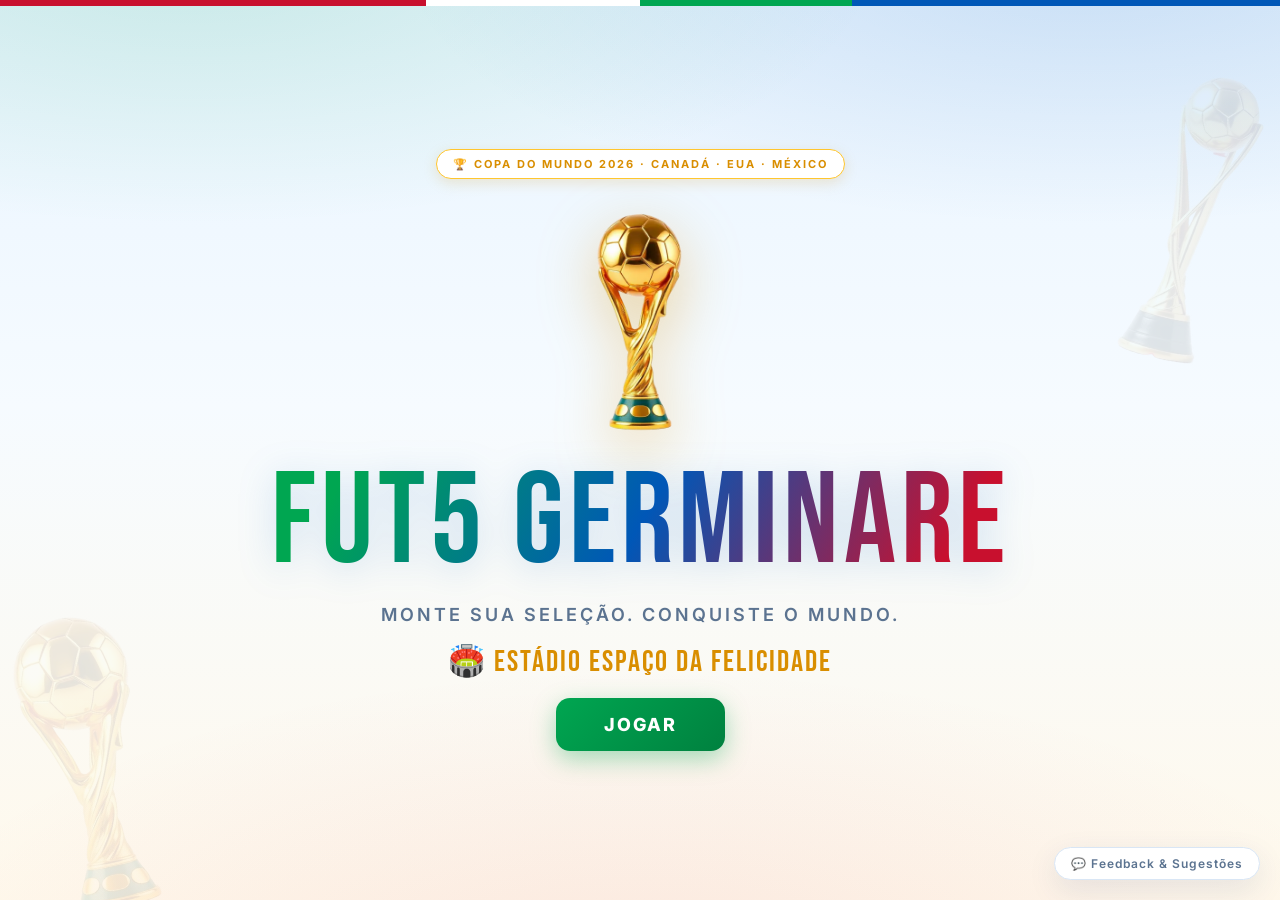
==== commit 417cd456: "Nova aparência para nosso site." ====
--- a/futGerminare.html
+++ b/futGerminare.html
@@ -3,34 +3,73 @@
 <head>
 <meta charset="UTF-8">
 <meta name="viewport" content="width=device-width, initial-scale=1.0">
-<title>7a0 — Espaço da Felicidade</title>
+<title>Fut5 Germinare — Rumo à Copa 26</title>
 <style>
   @import url('https://fonts.googleapis.com/css2?family=Bebas+Neue&family=Inter:wght@400;600;700;900&display=swap');
 
   :root {
-    --bg-dark: #0a0e17;
-    --bg-card: #141b2d;
-    --bg-card-hover: #1c2540;
-    --accent: #00e676;
-    --accent-glow: rgba(0, 230, 118, 0.3);
-    --gold: #ffd700;
-    --silver: #94a3b8;
-    --red: #ef4444;
-    --blue: #3b82f6;
-    --text: #e2e8f0;
-    --text-muted: #64748b;
-    --field-green: #1b5e20;
-    --field-line: rgba(255,255,255,0.25);
+    --bg: #f2f8ff;
+    --card: #ffffff;
+    --card-hover: #f3f9ff;
+    --green: #00a651;
+    --green-dark: #00813f;
+    --green-soft: rgba(0, 166, 81, 0.12);
+    --blue: #0057b7;
+    --blue-soft: rgba(0, 87, 183, 0.12);
+    --red: #c8102e;
+    --red-soft: rgba(200, 16, 46, 0.10);
+    --gold: #d98e00;
+    --gold-bright: #ffc62e;
+    --gold-soft: rgba(217, 142, 0, 0.14);
+    --purple: #9c27d9;
+    --silver: #64748b;
+    --text: #14253c;
+    --text-muted: #5b7390;
+    --line: #d9e6f5;
+    --field-green: #2fae54;
+    --field-line: rgba(255,255,255,0.65);
+    --shadow: 0 10px 30px rgba(20, 60, 120, 0.10);
   }
 
   * { margin:0; padding:0; box-sizing:border-box; }
 
   body {
     font-family: 'Inter', sans-serif;
-    background: var(--bg-dark);
+    background:
+      radial-gradient(ellipse 90% 50% at 15% -5%, rgba(0,166,81,0.14), transparent 60%),
+      radial-gradient(ellipse 90% 50% at 85% -5%, rgba(0,87,183,0.14), transparent 60%),
+      radial-gradient(ellipse 100% 60% at 50% 110%, rgba(200,16,46,0.08), transparent 60%),
+      linear-gradient(180deg, #e8f4ff 0%, #f6fbff 45%, #fff9ec 100%);
+    background-attachment: fixed;
     color: var(--text);
     min-height: 100vh;
     overflow-x: hidden;
+  }
+
+  /* faixa tricolor dos países-sede */
+  body::before {
+    content:'';
+    position: fixed;
+    top:0; left:0; right:0;
+    height: 6px;
+    background: linear-gradient(90deg, var(--red) 0 33.3%, #ffffff 33.3% 50%, var(--green) 50% 66.6%, var(--blue) 66.6% 100%);
+    z-index: 50;
+  }
+
+  .wc-chip {
+    display:inline-flex;
+    align-items:center;
+    gap:8px;
+    background: #fff;
+    border: 1.5px solid var(--gold-bright);
+    color: var(--gold);
+    font-size: 11px;
+    font-weight: 700;
+    letter-spacing: 2px;
+    text-transform: uppercase;
+    padding: 7px 16px;
+    border-radius: 999px;
+    box-shadow: 0 4px 14px rgba(217,142,0,0.18);
   }
 
   /* ============ SCREENS ============ */
@@ -40,54 +79,70 @@
     flex-direction: column;
     align-items: center;
     justify-content: center;
-    padding: 20px;
+    padding: 26px 20px;
   }
   .screen.active { display: flex; }
 
   /* ============ SPLASH ============ */
   #splash {
-    background: radial-gradient(ellipse at center bottom, #1a2744 0%, var(--bg-dark) 70%);
     text-align: center;
-    gap: 30px;
-  }
+    gap: 18px;
+    position: relative;
+    overflow: hidden;
+  }
+
+  .splash-trophy {
+    width: clamp(120px, 22vw, 190px);
+    filter: drop-shadow(0 18px 30px rgba(217,142,0,0.35));
+    animation: trophy-float 3.5s ease-in-out infinite;
+  }
+
+  @keyframes trophy-float {
+    0%, 100% { transform: translateY(0) rotate(-1.5deg); }
+    50% { transform: translateY(-12px) rotate(1.5deg); }
+  }
+
+  .splash-side-trophy {
+    position: absolute;
+    width: clamp(140px, 26vw, 260px);
+    opacity: 0.10;
+    pointer-events: none;
+  }
+  .splash-side-trophy.left  { left: -40px; bottom: -30px; transform: rotate(-12deg); }
+  .splash-side-trophy.right { right: -40px; top: 40px; transform: rotate(12deg); }
 
   .splash-logo {
     font-family: 'Bebas Neue', cursive;
-    font-size: clamp(80px, 15vw, 160px);
-    letter-spacing: 6px;
-    background: linear-gradient(135deg, var(--accent), #00c853, var(--gold));
+    font-size: clamp(64px, 13vw, 130px);
+    letter-spacing: 5px;
+    line-height: 0.95;
+    background: linear-gradient(120deg, var(--green) 10%, var(--blue) 50%, var(--red) 90%);
     -webkit-background-clip: text;
     -webkit-text-fill-color: transparent;
-    filter: drop-shadow(0 0 40px var(--accent-glow));
-    animation: pulse-glow 2s ease-in-out infinite;
+    filter: drop-shadow(0 6px 18px rgba(0,87,183,0.18));
   }
 
   .splash-sub {
-    font-size: clamp(14px, 3vw, 22px);
+    font-size: clamp(13px, 2.6vw, 18px);
     color: var(--text-muted);
-    letter-spacing: 4px;
+    letter-spacing: 3px;
     text-transform: uppercase;
+    font-weight: 600;
   }
 
   .splash-venue {
     font-family: 'Bebas Neue', cursive;
-    font-size: clamp(18px, 4vw, 32px);
+    font-size: clamp(18px, 4vw, 30px);
     color: var(--gold);
     letter-spacing: 2px;
-    opacity: 0.9;
-  }
-
-  @keyframes pulse-glow {
-    0%, 100% { filter: drop-shadow(0 0 40px var(--accent-glow)); }
-    50% { filter: drop-shadow(0 0 60px rgba(0, 230, 118, 0.5)); }
   }
 
   .btn {
     padding: 16px 48px;
     border: none;
-    border-radius: 12px;
+    border-radius: 14px;
     font-family: 'Inter', sans-serif;
-    font-weight: 700;
+    font-weight: 800;
     font-size: 18px;
     cursor: pointer;
     transition: all 0.3s;
@@ -96,43 +151,41 @@
   }
 
   .btn-primary {
-    background: linear-gradient(135deg, var(--accent), #00c853);
-    color: #000;
-    box-shadow: 0 4px 20px var(--accent-glow);
+    background: linear-gradient(135deg, var(--green), var(--green-dark));
+    color: #fff;
+    box-shadow: 0 8px 24px rgba(0,166,81,0.35);
   }
   .btn-primary:hover {
     transform: translateY(-2px);
-    box-shadow: 0 8px 30px var(--accent-glow);
-  }
-
-  .btn-secondary {
-    background: var(--bg-card);
-    color: var(--text);
-    border: 1px solid var(--text-muted);
-  }
-  .btn-secondary:hover {
-    background: var(--bg-card-hover);
-    border-color: var(--accent);
+    box-shadow: 0 12px 32px rgba(0,166,81,0.45);
   }
 
   /* ============ DRAFT ============ */
   #draft {
-    background: var(--bg-dark);
     flex-direction: column;
     align-items: center;
     justify-content: center;
-    padding: 30px 20px;
-    gap: 20px;
-  }
+    padding: 34px 16px;
+    gap: 18px;
+  }
+
+  .screen-title-row {
+    display:flex;
+    align-items:center;
+    gap:12px;
+    justify-content:center;
+  }
+  .title-trophy { width: 38px; filter: drop-shadow(0 4px 8px rgba(217,142,0,0.35)); }
 
   .draft-roster {
-    width: min(340px, 100%);
-    background: var(--bg-card);
-    border: 1px solid rgba(255,255,255,0.06);
-    border-radius: 12px;
+    width: min(380px, 100%);
+    background: var(--card);
+    border: 1px solid var(--line);
+    border-radius: 14px;
     display: flex;
     flex-direction: column;
     overflow: hidden;
+    box-shadow: var(--shadow);
   }
 
   .draft-roster-title {
@@ -141,7 +194,7 @@
     letter-spacing: 2px;
     color: var(--text-muted);
     padding: 10px 14px 8px;
-    border-bottom: 1px solid rgba(255,255,255,0.06);
+    border-bottom: 1px solid var(--line);
     flex-shrink: 0;
   }
 
@@ -153,7 +206,7 @@
 
   .draft-roster-list::-webkit-scrollbar { width: 4px; }
   .draft-roster-list::-webkit-scrollbar-track { background: transparent; }
-  .draft-roster-list::-webkit-scrollbar-thumb { background: rgba(255,255,255,0.1); border-radius: 2px; }
+  .draft-roster-list::-webkit-scrollbar-thumb { background: rgba(20,60,120,0.18); border-radius: 2px; }
 
   .roster-row {
     display: flex;
@@ -165,18 +218,12 @@
   }
 
   .roster-row.picked {
-    border-left-color: var(--accent);
-    background: rgba(0, 230, 118, 0.07);
-  }
-
-  .roster-row.picked .roster-name {
-    color: var(--accent);
-    font-weight: 700;
-  }
-
-  .roster-row.picked .roster-ovr {
-    color: var(--accent);
-  }
+    border-left-color: var(--green);
+    background: var(--green-soft);
+  }
+
+  .roster-row.picked .roster-name { color: var(--green-dark); font-weight: 700; }
+  .roster-row.picked .roster-ovr { color: var(--green-dark); }
 
   .roster-ovr {
     font-family: 'Bebas Neue', cursive;
@@ -198,10 +245,15 @@
     transition: color 0.3s;
   }
 
-  .roster-team {
-    font-size: 9px;
-    color: var(--text-muted);
-    white-space: nowrap;
+  .roster-team { font-size: 9px; color: var(--text-muted); white-space: nowrap; }
+
+  .roster-pos {
+    font-size: 8px;
+    font-weight: 800;
+    letter-spacing: 0.5px;
+    padding: 1px 6px;
+    border-radius: 4px;
+    flex-shrink: 0;
   }
 
   .roster-row-info {
@@ -212,29 +264,16 @@
     gap: 6px;
   }
 
-  .draft-main {
-    display: flex;
-    flex-direction: column;
-    align-items: center;
-    gap: 20px;
-  }
-
-  .draft-header {
-    text-align: center;
-  }
+  .draft-header { text-align: center; }
 
   .draft-round {
     font-family: 'Bebas Neue', cursive;
-    font-size: 28px;
-    color: var(--accent);
+    font-size: 30px;
+    color: var(--green-dark);
     letter-spacing: 3px;
   }
 
-  .draft-instruction {
-    color: var(--text-muted);
-    font-size: 14px;
-    margin-top: 4px;
-  }
+  .draft-instruction { color: var(--text-muted); font-size: 14px; margin-top: 2px; }
 
   .draft-picked-bar {
     display: flex;
@@ -247,8 +286,10 @@
     width: 56px;
     height: 56px;
     border-radius: 50%;
-    border: 2px dashed var(--text-muted);
+    border: 2px dashed #b9cde6;
+    background: rgba(255,255,255,0.6);
     display: flex;
+    flex-direction: column;
     align-items: center;
     justify-content: center;
     font-size: 12px;
@@ -258,39 +299,42 @@
   }
 
   .picked-slot.filled {
-    border: 2px solid var(--accent);
-    background: var(--bg-card);
+    border: 2px solid var(--green);
+    background: #fff;
+    box-shadow: 0 6px 14px rgba(0,166,81,0.20);
   }
 
   .picked-slot .picked-ovr {
     font-family: 'Bebas Neue', cursive;
-    font-size: 22px;
-    color: var(--accent);
-  }
+    font-size: 20px;
+    color: var(--green-dark);
+    line-height: 1;
+  }
+  .picked-slot .picked-pos { font-size: 8px; font-weight: 800; letter-spacing: 1px; }
 
   .draft-cards {
-    display: grid;
-    grid-template-columns: repeat(2, 1fr);
-    gap: 16px;
-    max-width: 480px;
+    display: flex;
+    flex-wrap: wrap;
+    justify-content: center;
+    gap: 14px;
+    max-width: 560px;
     width: 100%;
-    padding: 0 16px;
-  }
-
-  @media (max-width: 500px) {
-    .draft-cards { grid-template-columns: repeat(2, 1fr); }
   }
 
   .player-card {
-    background: var(--bg-card);
-    border: 2px solid transparent;
+    background: var(--card);
+    border: 2px solid var(--line);
     border-radius: 16px;
-    padding: 20px 12px;
+    padding: 16px 10px 10px;
     text-align: center;
     cursor: pointer;
     transition: all 0.3s ease;
     position: relative;
     overflow: hidden;
+    width: 158px;
+    box-shadow: var(--shadow);
+    display: flex;
+    flex-direction: column;
   }
 
   .player-card::before {
@@ -298,24 +342,23 @@
     position: absolute;
     top: 0; left: 0; right: 0;
     height: 4px;
-    background: linear-gradient(90deg, var(--accent), var(--gold));
+    background: linear-gradient(90deg, var(--green), var(--gold-bright));
     opacity: 0;
     transition: opacity 0.3s;
   }
 
   .player-card:hover {
-    border-color: var(--accent);
+    border-color: var(--green);
     transform: translateY(-4px);
-    box-shadow: 0 8px 24px rgba(0,0,0,0.4);
+    box-shadow: 0 14px 30px rgba(20,60,120,0.18);
   }
 
   .player-card:hover::before { opacity: 1; }
 
   .player-card .card-ovr {
     font-family: 'Bebas Neue', cursive;
-    font-size: 56px;
+    font-size: 52px;
     line-height: 1;
-    margin-bottom: 0px;
   }
 
   .player-card .card-ovr-label {
@@ -324,13 +367,13 @@
     letter-spacing: 2px;
     color: var(--text-muted);
     text-transform: uppercase;
-    margin-bottom: 8px;
+    margin-bottom: 6px;
   }
 
   .player-card .card-name {
     font-weight: 700;
-    font-size: 14px;
-    margin-bottom: 4px;
+    font-size: 13px;
+    margin-bottom: 2px;
     white-space: nowrap;
     overflow: hidden;
     text-overflow: ellipsis;
@@ -339,37 +382,60 @@
   .player-card .card-team {
     font-size: 11px;
     color: var(--text-muted);
-  }
+    margin-bottom: 8px;
+  }
+
+  /* POSIÇÃO FAVORITA — destaque no draft */
+  .card-pos {
+    margin-top: auto;
+    border-radius: 10px;
+    padding: 6px 4px 5px;
+    font-size: 11px;
+    font-weight: 800;
+    letter-spacing: 1px;
+    text-transform: uppercase;
+    line-height: 1.2;
+  }
+  .card-pos .card-pos-sub {
+    display: block;
+    font-size: 8px;
+    font-weight: 600;
+    letter-spacing: 0.5px;
+    text-transform: none;
+    opacity: 0.85;
+    margin-top: 1px;
+  }
+  .card-pos.pos-gk  { background: var(--gold-soft); color: var(--gold); border: 1px solid rgba(217,142,0,0.35); }
+  .card-pos.pos-zag { background: var(--blue-soft); color: var(--blue); border: 1px solid rgba(0,87,183,0.30); }
+  .card-pos.pos-ata { background: var(--green-soft); color: var(--green-dark); border: 1px solid rgba(0,166,81,0.30); }
 
   /* rarity tiers */
   .rarity-legendary { color: var(--gold); }
-  .rarity-very-rare { color: #e040fb; }
+  .rarity-very-rare { color: var(--purple); }
   .rarity-rare { color: var(--blue); }
   .rarity-common { color: var(--silver); }
 
   .player-card.tier-legendary {
-    border-color: rgba(255, 215, 0, 0.3);
-    background: linear-gradient(135deg, #141b2d, #2a1f00);
+    border-color: rgba(217, 142, 0, 0.45);
+    background: linear-gradient(160deg, #fff, #fff6df);
   }
   .player-card.tier-legendary::before {
-    background: linear-gradient(90deg, var(--gold), #ff9800, var(--gold));
+    background: linear-gradient(90deg, var(--gold-bright), #ff9800, var(--gold-bright));
     opacity: 1;
   }
 
   .player-card.tier-very-rare {
-    border-color: rgba(224, 64, 251, 0.3);
-    background: linear-gradient(135deg, #141b2d, #1a0028);
+    border-color: rgba(156, 39, 217, 0.35);
+    background: linear-gradient(160deg, #fff, #faf0ff);
   }
   .player-card.tier-very-rare::before {
-    background: linear-gradient(90deg, #e040fb, #7c4dff, #e040fb);
+    background: linear-gradient(90deg, var(--purple), #7c4dff, var(--purple));
     opacity: 1;
   }
 
-  .player-card.tier-rare {
-    border-color: rgba(59, 130, 246, 0.2);
-  }
+  .player-card.tier-rare { border-color: rgba(0, 87, 183, 0.30); }
   .player-card.tier-rare::before {
-    background: linear-gradient(90deg, var(--blue), #60a5fa);
+    background: linear-gradient(90deg, var(--blue), #5ba0ff);
     opacity: 1;
   }
 
@@ -380,39 +446,31 @@
     letter-spacing: 1.5px;
     padding: 2px 8px;
     border-radius: 4px;
-    margin-bottom: 6px;
+    margin: 0 auto 6px;
     display: inline-block;
-  }
-  .rarity-badge.legendary { background: rgba(255,215,0,0.15); color: var(--gold); }
-  .rarity-badge.very-rare { background: rgba(224,64,251,0.15); color: #e040fb; }
-  .rarity-badge.rare { background: rgba(59,130,246,0.15); color: var(--blue); }
-  .rarity-badge.common { background: rgba(148,163,184,0.1); color: var(--silver); }
-
-  /* card pick animation */
-  .player-card.picked {
-    animation: card-pick 0.5s ease forwards;
-  }
+    align-self: center;
+  }
+  .rarity-badge.legendary { background: var(--gold-soft); color: var(--gold); }
+  .rarity-badge.very-rare { background: rgba(156,39,217,0.12); color: var(--purple); }
+  .rarity-badge.rare { background: var(--blue-soft); color: var(--blue); }
+  .rarity-badge.common { background: rgba(100,116,139,0.10); color: var(--silver); }
+
+  .player-card.picked { animation: card-pick 0.5s ease forwards; }
   @keyframes card-pick {
     0% { transform: scale(1); }
-    30% { transform: scale(1.1); border-color: var(--gold); box-shadow: 0 0 30px var(--accent-glow); }
+    30% { transform: scale(1.1); border-color: var(--gold-bright); box-shadow: 0 0 30px rgba(255,198,46,0.6); }
     100% { transform: scale(0.8); opacity: 0; }
   }
 
-  .player-card.dismissed {
-    animation: card-dismiss 0.4s ease forwards;
-  }
-  @keyframes card-dismiss {
-    to { transform: scale(0.9); opacity: 0; }
-  }
-
-  /* shuffle animation */
-  .draft-cards.shuffling .player-card {
-    animation: shuffle-in 0.4s ease backwards;
-  }
+  .player-card.dismissed { animation: card-dismiss 0.4s ease forwards; }
+  @keyframes card-dismiss { to { transform: scale(0.9); opacity: 0; } }
+
+  .draft-cards.shuffling .player-card { animation: shuffle-in 0.4s ease backwards; }
   .draft-cards.shuffling .player-card:nth-child(1) { animation-delay: 0.05s; }
   .draft-cards.shuffling .player-card:nth-child(2) { animation-delay: 0.1s; }
   .draft-cards.shuffling .player-card:nth-child(3) { animation-delay: 0.15s; }
   .draft-cards.shuffling .player-card:nth-child(4) { animation-delay: 0.2s; }
+  .draft-cards.shuffling .player-card:nth-child(5) { animation-delay: 0.25s; }
 
   @keyframes shuffle-in {
     from { transform: translateY(40px) rotateX(20deg); opacity: 0; }
@@ -420,17 +478,13 @@
   }
 
   /* ============ FORMATION ============ */
-  #formation {
-    background: var(--bg-dark);
-    padding: 30px 20px;
-    gap: 20px;
-  }
+  #formation { padding: 34px 16px; gap: 16px; }
 
   .formation-title {
     font-family: 'Bebas Neue', cursive;
     font-size: 32px;
     letter-spacing: 3px;
-    color: var(--accent);
+    color: var(--green-dark);
     text-align: center;
   }
 
@@ -438,21 +492,53 @@
     color: var(--text-muted);
     font-size: 13px;
     text-align: center;
-    margin-top: -12px;
+    margin-top: -10px;
+  }
+
+  /* seletor de esquema tático */
+  .scheme-bar {
+    display: flex;
+    flex-wrap: wrap;
+    gap: 8px;
+    justify-content: center;
+  }
+
+  .scheme-chip {
+    font-family: 'Inter', sans-serif;
+    font-size: 12px;
+    font-weight: 700;
+    letter-spacing: 1px;
+    padding: 8px 16px;
+    border-radius: 999px;
+    border: 2px solid var(--line);
+    background: #fff;
+    color: var(--text-muted);
+    cursor: pointer;
+    transition: all 0.25s;
+  }
+
+  .scheme-chip:hover { border-color: var(--green); color: var(--green-dark); }
+
+  .scheme-chip.active {
+    border-color: var(--green);
+    background: var(--green);
+    color: #fff;
+    box-shadow: 0 6px 16px rgba(0,166,81,0.35);
   }
 
   .field {
     width: min(420px, 100%);
     aspect-ratio: 3/4;
-    background: linear-gradient(180deg, #1b5e20, #2e7d32, #1b5e20);
-    border-radius: 16px;
-    border: 3px solid var(--field-line);
+    background:
+      repeating-linear-gradient(180deg, rgba(255,255,255,0.06) 0 12.5%, rgba(0,0,0,0.05) 12.5% 25%),
+      linear-gradient(180deg, #36bb5d, #2aa04c);
+    border-radius: 18px;
+    border: 3px solid #ffffff;
     position: relative;
     overflow: hidden;
-    box-shadow: inset 0 0 60px rgba(0,0,0,0.3);
-  }
-
-  /* field markings */
+    box-shadow: 0 18px 40px rgba(20,90,40,0.30), inset 0 0 60px rgba(0,0,0,0.12);
+  }
+
   .field::before {
     content: '';
     position: absolute;
@@ -472,6 +558,16 @@
     transform: translate(-50%, -50%);
   }
 
+  .field-trophy {
+    position: absolute;
+    top: 50%; left: 50%;
+    width: 110px;
+    transform: translate(-50%, -50%);
+    opacity: 0.16;
+    pointer-events: none;
+    z-index: 1;
+  }
+
   .field-goal-top, .field-goal-bottom {
     position: absolute;
     left: 50%;
@@ -494,7 +590,6 @@
   .field-area-top { top: 0; border-top: none; }
   .field-area-bottom { bottom: 0; border-bottom: none; }
 
-  /* slots on field */
   .field-slot {
     position: absolute;
     width: 72px;
@@ -511,36 +606,37 @@
   }
 
   .field-slot.empty {
-    border: 2px dashed rgba(255,255,255,0.4);
-    background: rgba(0,0,0,0.2);
+    border: 2px dashed rgba(255,255,255,0.75);
+    background: rgba(0,60,25,0.25);
   }
 
   .field-slot.empty::after {
     content: attr(data-pos-label);
     font-size: 10px;
-    color: rgba(255,255,255,0.5);
+    font-weight: 700;
+    color: rgba(255,255,255,0.9);
     text-transform: uppercase;
     letter-spacing: 1px;
   }
 
   .field-slot.filled {
-    background: rgba(0,0,0,0.6);
-    border: 2px solid var(--accent);
-    backdrop-filter: blur(4px);
+    background: #ffffff;
+    border: 2px solid var(--green);
+    box-shadow: 0 8px 18px rgba(0,40,15,0.30);
   }
 
   .field-slot.filled .slot-ovr {
     font-family: 'Bebas Neue', cursive;
     font-size: 24px;
-    color: var(--accent);
+    color: var(--green-dark);
     line-height: 1;
   }
 
   .field-slot.filled .slot-name {
     font-size: 9px;
     font-weight: 700;
-    color: #fff;
-    max-width: 68px;
+    color: var(--text);
+    max-width: 64px;
     text-align: center;
     overflow: hidden;
     text-overflow: ellipsis;
@@ -548,22 +644,40 @@
   }
 
   .field-slot.highlight {
-    border-color: var(--gold) !important;
-    box-shadow: 0 0 20px rgba(255, 215, 0, 0.5);
+    border-color: #ffffff !important;
+    box-shadow: 0 0 18px rgba(255,255,255,0.7);
     animation: slot-pulse 1s ease infinite;
   }
 
+  /* slot que dá buff de posição pro jogador selecionado */
+  .field-slot.highlight-buff {
+    border-color: var(--gold-bright) !important;
+    border-style: solid !important;
+    box-shadow: 0 0 24px rgba(255,198,46,0.85);
+    animation: slot-pulse-gold 1s ease infinite;
+  }
+  .field-slot.highlight-buff::before {
+    content: '+2';
+    position: absolute;
+    top: -8px; right: -8px;
+    background: var(--gold-bright);
+    color: #5b3a00;
+    font-size: 10px;
+    font-weight: 900;
+    padding: 2px 7px;
+    border-radius: 999px;
+    box-shadow: 0 3px 8px rgba(0,0,0,0.25);
+    z-index: 3;
+  }
+
   @keyframes slot-pulse {
-    0%, 100% { box-shadow: 0 0 20px rgba(255, 215, 0, 0.3); }
-    50% { box-shadow: 0 0 30px rgba(255, 215, 0, 0.6); }
-  }
-
-  /* slot positions: GK bottom, 2 DEF mid-low, 2 ATK mid-high */
-  .slot-gk  { left: 50%; top: 85%; }
-  .slot-dl  { left: 30%; top: 60%; }
-  .slot-dr  { left: 70%; top: 60%; }
-  .slot-al  { left: 30%; top: 30%; }
-  .slot-ar  { left: 70%; top: 30%; }
+    0%, 100% { box-shadow: 0 0 14px rgba(255,255,255,0.4); }
+    50% { box-shadow: 0 0 26px rgba(255,255,255,0.8); }
+  }
+  @keyframes slot-pulse-gold {
+    0%, 100% { box-shadow: 0 0 16px rgba(255,198,46,0.5); }
+    50% { box-shadow: 0 0 30px rgba(255,198,46,0.95); }
+  }
 
   .bench-area {
     display: flex;
@@ -573,72 +687,84 @@
   }
 
   .bench-player {
-    background: var(--bg-card);
-    border: 2px solid var(--text-muted);
+    background: var(--card);
+    border: 2px solid var(--line);
     border-radius: 12px;
-    padding: 10px 16px;
+    padding: 10px 14px;
     text-align: center;
     cursor: grab;
     transition: all 0.3s;
-    min-width: 90px;
-  }
-
-  .bench-player:hover {
-    border-color: var(--accent);
-    transform: translateY(-2px);
-  }
+    min-width: 92px;
+    box-shadow: var(--shadow);
+  }
+
+  .bench-player:hover { border-color: var(--green); transform: translateY(-2px); }
 
   .bench-player.selected {
-    border-color: var(--gold);
-    box-shadow: 0 0 16px rgba(255, 215, 0, 0.3);
+    border-color: var(--gold-bright);
+    box-shadow: 0 0 18px rgba(255,198,46,0.55);
   }
 
   .bench-player .bp-ovr {
     font-family: 'Bebas Neue', cursive;
     font-size: 28px;
-    color: var(--accent);
-  }
-  .bench-player .bp-name {
-    font-size: 11px;
-    font-weight: 600;
-  }
-
-  .confirm-formation {
-    margin-top: 10px;
-  }
+  }
+  .bench-player .bp-name { font-size: 11px; font-weight: 600; }
+
+  .pos-tag {
+    font-size: 8px;
+    font-weight: 800;
+    letter-spacing: 1px;
+    padding: 2px 7px;
+    border-radius: 4px;
+    text-transform: uppercase;
+    margin-top: 3px;
+    display: inline-block;
+  }
+  .pos-tag.gk  { background: var(--gold-soft); color: var(--gold); }
+  .pos-tag.zag { background: var(--blue-soft); color: var(--blue); }
+  .pos-tag.ata { background: var(--green-soft); color: var(--green-dark); }
+
+  .field-slot.pos-buff {
+    border-color: var(--gold-bright) !important;
+    box-shadow: 0 0 14px rgba(255,198,46,0.55);
+  }
+
+  .confirm-formation { margin-top: 6px; }
 
   /* ============ MATCH ============ */
-  #match {
-    background: radial-gradient(ellipse at center, #1a2744 0%, var(--bg-dark) 70%);
-    gap: 20px;
-    text-align: center;
-  }
+  #match { gap: 18px; text-align: center; }
 
   .match-venue {
     font-family: 'Bebas Neue', cursive;
     font-size: 20px;
     color: var(--gold);
     letter-spacing: 3px;
-    opacity: 0.8;
   }
 
   .match-title {
     font-family: 'Bebas Neue', cursive;
     font-size: 28px;
     letter-spacing: 2px;
+    display: flex;
+    align-items: center;
+    gap: 10px;
+    justify-content: center;
   }
 
   .scoreboard {
     display: flex;
     align-items: center;
     gap: 30px;
-    margin: 20px 0;
-  }
-
-  .team-side {
-    text-align: center;
-    width: 140px;
-  }
+    margin: 14px 0;
+    background: #fff;
+    border: 1px solid var(--line);
+    border-radius: 20px;
+    padding: 18px 28px;
+    box-shadow: var(--shadow);
+  }
+
+  .team-side { text-align: center; width: 140px; }
 
   .team-name {
     font-family: 'Bebas Neue', cursive;
@@ -647,16 +773,9 @@
     margin-bottom: 6px;
   }
 
-  .team-ovr-avg {
-    font-size: 12px;
-    color: var(--text-muted);
-  }
-
-  .score-display {
-    display: flex;
-    align-items: center;
-    gap: 12px;
-  }
+  .team-ovr-avg { font-size: 12px; color: var(--text-muted); }
+
+  .score-display { display: flex; align-items: center; gap: 12px; }
 
   .score-num {
     font-family: 'Bebas Neue', cursive;
@@ -664,6 +783,7 @@
     line-height: 1;
     min-width: 60px;
     text-align: center;
+    color: var(--text);
   }
 
   .score-x {
@@ -676,15 +796,17 @@
     max-width: 400px;
     width: 100%;
     min-height: 200px;
-    background: var(--bg-card);
+    background: var(--card);
+    border: 1px solid var(--line);
     border-radius: 16px;
     padding: 20px;
     text-align: left;
+    box-shadow: var(--shadow);
   }
 
   .match-event {
     padding: 8px 0;
-    border-bottom: 1px solid rgba(255,255,255,0.05);
+    border-bottom: 1px solid var(--line);
     font-size: 14px;
     animation: event-in 0.4s ease;
     display: flex;
@@ -697,7 +819,7 @@
   .event-time {
     font-family: 'Bebas Neue', cursive;
     font-size: 18px;
-    color: var(--accent);
+    color: var(--green-dark);
     min-width: 40px;
   }
 
@@ -712,14 +834,14 @@
     flex-shrink: 0;
   }
   .event-team-badge.home {
-    background: rgba(0, 230, 118, 0.15);
-    color: var(--accent);
-    border: 1px solid rgba(0, 230, 118, 0.3);
+    background: var(--green-soft);
+    color: var(--green-dark);
+    border: 1px solid rgba(0,166,81,0.3);
   }
   .event-team-badge.away {
-    background: rgba(59, 130, 246, 0.15);
+    background: var(--blue-soft);
     color: var(--blue);
-    border: 1px solid rgba(59, 130, 246, 0.3);
+    border: 1px solid rgba(0,87,183,0.3);
   }
 
   .event-icon { font-size: 16px; }
@@ -731,25 +853,27 @@
 
   .match-progress {
     width: min(400px, 100%);
-    height: 6px;
-    background: rgba(255,255,255,0.1);
-    border-radius: 3px;
+    height: 8px;
+    background: rgba(20,60,120,0.10);
+    border-radius: 4px;
     overflow: hidden;
   }
 
   .match-progress-bar {
     height: 100%;
-    background: linear-gradient(90deg, var(--accent), var(--gold));
-    border-radius: 3px;
+    background: linear-gradient(90deg, var(--green), var(--gold-bright));
+    border-radius: 4px;
     transition: width 0.5s;
     width: 0%;
   }
 
   /* ============ RESULT ============ */
-  #result {
-    background: radial-gradient(ellipse at center, #1a2744 0%, var(--bg-dark) 70%);
-    gap: 24px;
-    text-align: center;
+  #result { gap: 20px; text-align: center; position: relative; overflow: hidden; }
+
+  .result-trophy {
+    width: clamp(120px, 20vw, 180px);
+    filter: drop-shadow(0 18px 36px rgba(217,142,0,0.45));
+    animation: trophy-float 3.5s ease-in-out infinite;
   }
 
   .result-banner {
@@ -762,26 +886,20 @@
     background: linear-gradient(135deg, var(--gold), #ff9800);
     -webkit-background-clip: text;
     -webkit-text-fill-color: transparent;
-    filter: drop-shadow(0 0 30px rgba(255, 215, 0, 0.4));
-  }
-  .result-banner.lose {
-    color: var(--red);
-  }
-  .result-banner.draw {
-    color: var(--silver);
-  }
-
-  .result-score {
-    font-family: 'Bebas Neue', cursive;
-    font-size: 64px;
-  }
+    filter: drop-shadow(0 4px 16px rgba(255, 198, 46, 0.5));
+  }
+  .result-banner.lose { color: var(--red); }
+  .result-banner.draw { color: var(--silver); }
+
+  .result-score { font-family: 'Bebas Neue', cursive; font-size: 64px; }
 
   .result-mvp {
-    background: var(--bg-card);
-    border: 1px solid var(--gold);
+    background: var(--card);
+    border: 2px solid var(--gold-bright);
     border-radius: 16px;
     padding: 20px 32px;
     text-align: center;
+    box-shadow: 0 10px 26px rgba(217,142,0,0.20);
   }
 
   .mvp-label {
@@ -792,16 +910,9 @@
     margin-bottom: 8px;
   }
 
-  .mvp-name {
-    font-family: 'Bebas Neue', cursive;
-    font-size: 32px;
-  }
-
-  .mvp-stat {
-    font-size: 13px;
-    color: var(--text-muted);
-    margin-top: 4px;
-  }
+  .mvp-name { font-family: 'Bebas Neue', cursive; font-size: 32px; }
+
+  .mvp-stat { font-size: 13px; color: var(--text-muted); margin-top: 4px; }
 
   .result-details {
     display: grid;
@@ -812,9 +923,11 @@
   }
 
   .result-team-col {
-    background: var(--bg-card);
+    background: var(--card);
+    border: 1px solid var(--line);
     border-radius: 12px;
     padding: 16px;
+    box-shadow: var(--shadow);
   }
 
   .result-team-col h3 {
@@ -829,12 +942,12 @@
     justify-content: space-between;
     font-size: 13px;
     padding: 4px 0;
-    border-bottom: 1px solid rgba(255,255,255,0.05);
+    border-bottom: 1px solid var(--line);
   }
 
   .result-player-row:last-child { border: none; }
 
-  .rp-goals { color: var(--accent); font-weight: 700; }
+  .rp-goals { color: var(--green-dark); font-weight: 700; }
 
   .feedback-box {
     position: fixed;
@@ -844,8 +957,8 @@
   }
 
   .feedback-btn {
-    background: var(--bg-card);
-    border: 1px solid var(--text-muted);
+    background: #fff;
+    border: 1px solid var(--line);
     border-radius: 20px;
     color: var(--text-muted);
     font-family: 'Inter', sans-serif;
@@ -859,13 +972,13 @@
     display: inline-flex;
     align-items: center;
     gap: 6px;
+    box-shadow: var(--shadow);
   }
 
   .feedback-btn:hover {
-    border-color: var(--accent);
-    color: var(--accent);
-    background: var(--bg-card-hover);
-    box-shadow: 0 0 12px var(--accent-glow);
+    border-color: var(--green);
+    color: var(--green-dark);
+    box-shadow: 0 8px 20px rgba(0,166,81,0.20);
   }
 
   .confetti-container {
@@ -886,10 +999,7 @@
   }
 
   @keyframes confetti-fall {
-    to {
-      top: 110vh;
-      transform: rotate(720deg);
-    }
+    to { top: 110vh; transform: rotate(720deg); }
   }
 </style>
 </head>
@@ -897,20 +1007,27 @@
 
 <!-- SPLASH SCREEN -->
 <div id="splash" class="screen active">
-  <div class="splash-logo">Fut5 - Germinare</div>
-  <div class="splash-sub">Monte sua seleção.</div>
-  <div class="splash-venue">Espaço da Felicidade</div>
+  <img class="splash-side-trophy left" src="[data-uri]" alt="">
+  <img class="splash-side-trophy right" src="[data-uri]" alt="">
+  <div class="wc-chip">🏆 Copa do Mundo 2026 · Canadá · EUA · México</div>
+  <img class="splash-trophy" src="[data-uri]" alt="Taça da Copa">
+  <div class="splash-logo">Fut5 Germinare</div>
+  <div class="splash-sub">Monte sua seleção. Conquiste o mundo.</div>
+  <div class="splash-venue">🏟️ Estádio Espaço da Felicidade</div>
   <button class="btn btn-primary" onclick="startDraft()">Jogar</button>
 </div>
 
 <!-- DRAFT SCREEN -->
 <div id="draft" class="screen">
   <div class="draft-header">
-    <div class="draft-round" id="draftRound">RODADA 1 / 5</div>
-    <div class="draft-instruction">Escolha 1 jogador</div>
+    <div class="screen-title-row">
+      <img class="title-trophy" src="[data-uri]" alt="">
+      <div class="draft-round" id="draftRound">RODADA 1 / 5</div>
+      <img class="title-trophy" src="[data-uri]" alt="" style="transform:scaleX(-1)">
+    </div>
+    <div class="draft-instruction">Convocação · escolha 1 entre 5 jogadores — a posição favorita dá <strong style="color:var(--gold)">+2 OVR</strong> em campo</div>
   </div>
   <div class="draft-picked-bar" id="pickedBar"></div>
-  <!-- Compact scrollable roster -->
   <div class="draft-roster">
     <div class="draft-roster-title">ELENCO DISPONÍVEL — role para ver todos</div>
     <div class="draft-roster-list" id="rosterList"></div>
@@ -920,20 +1037,15 @@
 
 <!-- FORMATION SCREEN -->
 <div id="formation" class="screen">
-  <div class="formation-title">Escale seu time</div>
-  <div class="formation-sub">Clique num jogador, depois numa posição</div>
-  <div class="field" id="field">
-    <div class="field-goal-top"></div>
-    <div class="field-goal-bottom"></div>
-    <div class="field-area-top"></div>
-    <div class="field-area-bottom"></div>
-    <div class="field-slot slot-gk empty" data-pos="gk" data-pos-label="GK" onclick="placePlayer('gk')"></div>
-    <div class="field-slot slot-dl empty" data-pos="dl" data-pos-label="ZAG" onclick="placePlayer('dl')"></div>
-    <div class="field-slot slot-dr empty" data-pos="dr" data-pos-label="ZAG" onclick="placePlayer('dr')"></div>
-    <div class="field-slot slot-al empty" data-pos="al" data-pos-label="ATA" onclick="placePlayer('al')"></div>
-    <div class="field-slot slot-ar empty" data-pos="ar" data-pos-label="ATA" onclick="placePlayer('ar')"></div>
+  <div class="screen-title-row">
+    <img class="title-trophy" src="[data-uri]" alt="">
+    <div class="formation-title">Escale sua seleção</div>
   </div>
+  <div class="formation-sub">Escolha o esquema tático, clique num jogador e depois numa posição. Slots dourados dão +2 de OVR!</div>
+  <div class="scheme-bar" id="schemeBar"></div>
+  <div class="field" id="field"></div>
   <div class="bench-area" id="bench"></div>
+  <div id="chemistryBar" style="min-height:28px;text-align:center;font-size:12px;color:var(--text-muted);letter-spacing:1px;"></div>
   <button class="btn btn-primary confirm-formation" id="confirmBtn" onclick="startMatch()" style="display:none;">
     Iniciar Partida
   </button>
@@ -941,11 +1053,11 @@
 
 <!-- MATCH SCREEN -->
 <div id="match" class="screen">
-  <div class="match-venue">Espaço da Felicidade</div>
-  <div class="match-title">FINAL</div>
+  <div class="match-venue">Estádio Espaço da Felicidade</div>
+  <div class="match-title"><img class="title-trophy" src="[data-uri]" alt="">GRANDE FINAL · COPA 26<img class="title-trophy" src="[data-uri]" alt="" style="transform:scaleX(-1)"></div>
   <div class="scoreboard">
     <div class="team-side">
-      <div class="team-name" id="teamHomeName">SEU TIME</div>
+      <div class="team-name" id="teamHomeName">SUA SELEÇÃO</div>
       <div class="team-ovr-avg" id="teamHomeOvr"></div>
     </div>
     <div class="score-display">
@@ -966,11 +1078,11 @@
 
 <!-- PENALTY SCREEN -->
 <div id="penalty" class="screen">
-  <div class="match-venue">Espaço da Felicidade</div>
+  <div class="match-venue">Estádio Espaço da Felicidade</div>
   <div class="match-title" id="penaltyTitle">DISPUTA DE PÊNALTIS</div>
   <div class="scoreboard" style="margin:10px 0;">
     <div class="team-side">
-      <div class="team-name">SEU TIME</div>
+      <div class="team-name">SUA SELEÇÃO</div>
     </div>
     <div class="score-display">
       <div class="score-num" id="penScoreHome">0</div>
@@ -991,6 +1103,8 @@
 
 <!-- RESULT SCREEN -->
 <div id="result" class="screen">
+  <div class="wc-chip">🏆 Copa do Mundo 2026 · Final</div>
+  <img class="result-trophy" id="resultTrophy" src="[data-uri]" alt="Taça da Copa" style="display:none;">
   <div class="result-banner" id="resultBanner"></div>
   <div class="result-score" id="resultScore"></div>
   <div class="result-mvp" id="resultMvp"></div>
@@ -1000,84 +1114,128 @@
 
 <script>
 // ===================== MOCK DATA =====================
+// posicao_favorita: 'gk' | 'zag' | 'ata'
+// Buff: +2 OVR se jogado na posição favorita
 const ALL_PLAYERS = [
-  { id:1,  name:"Tuts",                 team:"3E", ovr:71 },
-  { id:2,  name:"Severo",               team:"3E", ovr:87 },
-  { id:3,  name:"Severo (Pós-Cabeçada)",team:"3E", ovr:71 },
-  { id:4,  name:"Priminho",             team:"3E", ovr:62 },
-  { id:5,  name:"Lucas Graças",         team:"3E", ovr:93 },
-  { id:6,  name:"Marcola",              team:"3E", ovr:67 },
-  { id:7,  name:"Marcola (Prime)",      team:"3E", ovr:98 },
-  { id:8,  name:"Samuel",               team:"3E", ovr:80 },
-  { id:9,  name:"Thigas",               team:"3E", ovr:85 },
-  { id:10, name:"Braz (Demônio)",       team:"3F", ovr:99 },
-  { id:11, name:"Braz (Cara de choro)", team:"3F", ovr:83 },
-  { id:12, name:"De Longhi",            team:"3F", ovr:79 },
-  { id:13, name:"Paulino",              team:"3F", ovr:81 },
-  { id:14, name:"Alemão Descalço",      team:"3F", ovr:96 },
-  { id:15, name:"Alemão De Tênis",      team:"3F", ovr:86 },
-  { id:16, name:"Nakashima (DJ)",       team:"3F", ovr:92 },
-  { id:17, name:"Petê",                 team:"3F", ovr:84 },
-  { id:18, name:"Alisson",              team:"3G", ovr:89 },
-  { id:19, name:"Cadu",                 team:"3G", ovr:79 },
-  { id:20, name:"Inacio",               team:"3G", ovr:86 },
-  { id:21, name:"Joás (Chupeira)",      team:"3G", ovr:95 },
-  { id:22, name:"Lins",                 team:"3G", ovr:92 },
-  { id:23, name:"D'addio",              team:"3G", ovr:90 },
-  { id:24, name:"Vitão",                team:"3G", ovr:79 },
-  { id:25, name:"Fellipão",             team:"3H", ovr:79 },
-  { id:26, name:"Gui Costa",            team:"3H", ovr:88 },
-  { id:27, name:"Gui Costa (Sem Ciscar)",team:"3H", ovr:82 },
-  { id:28, name:"Nacarelli",            team:"3H", ovr:87 },
-  { id:29, name:"Guimas",               team:"3H", ovr:34 },
-  { id:30, name:"Guimas (Na Nóia)",     team:"3H", ovr:21 },
-  { id:31, name:"Igor",                 team:"3H", ovr:83 },
-  { id:32, name:"Igor (Intervalo)",     team:"3H", ovr:94 },
-  { id:33, name:"Matheus Bastos",       team:"3H", ovr:79 },
-  { id:34, name:"Makita",               team:"3H", ovr:81 },
-  { id:35, name:"RENATO BARROS",        team:"PicPay", ovr:99 },
-  { id:36, name:"Frodo",                team:"3H", ovr:85 },
-  { id:37, name:"Pips",                 team:"3H", ovr:83 },
-  { id:38, name:"Ruan",                 team:"3H", ovr:82 },
-  { id:39, name:"Zeba (Pubalgia)",      team:"3H", ovr:89 },
-  { id:40, name:"Zeba (Sem Pubalgia)",  team:"3H", ovr:96 },
-  { id:41, name:"BGG",                  team:"3I", ovr:93 },
-  { id:42, name:"Fefo",                 team:"3I", ovr:91 },
-  { id:43, name:"Bento",                team:"3I", ovr:85 },
-  { id:44, name:"Hallison",             team:"3I", ovr:87 },
-  { id:45, name:"Vargas",               team:"3I", ovr:81 },
-  { id:46, name:"Gueguelas",            team:"3I", ovr:87 },
-  { id:47, name:"Rafinha",              team:"3I", ovr:80 },
-  { id:48, name:"Ryan",                 team:"3I", ovr:84 },
-  { id:49, name:"Koji",                 team:"3I", ovr:84 },
-  { id:50, name:"D'addio (Cabelo Cortado)", team:"3G", ovr:81 },
-  { id:51, name:"Gueguelas (Intertech)",team:"3G", ovr:94 },
-  { id:52, name:"Fefo (Bernoulli JR)",  team:"3H", ovr:97 },
-  { id:53, name:"Pedrão da TI",         team:"TI", ovr:55 },
-  { id:54, name:"Lucca (Pré Apito)",    team:"3E", ovr:85 },
-  { id:55, name:"Davi",                 team:"Bocão", ovr:1 },
-  { id:56, name:"Tuts (Intertech)",     team:"1G", ovr:70 },
-  { id:57, name:"Cadu (Técnico)",       team:"1H", ovr:79 },
-  { id:58, name:"Kaique (Intertech)",   team:"3H", ovr:40 },
-  { id:59, name:"Geladeira",            team:"3I", ovr:77 },
-  { id:60, name:"Paulino (PH Falso)",   team:"3F", ovr:86 },
-  { id:62, name:"Bento (Prime)",        team:"Jumentos", ovr:90 },
-  { id:63, name:"Nakashima (Baseball)", team:"Sp.Giants", ovr:93 },
-  { id:64, name:"Guegs (Atacadao)",     team:"Atacadão", ovr:60 },
-  { id:66, name:"Vargas (Careca)",      team:"3H", ovr:78 },
-  { id:68, name:"Guimas (Middle Part)", team:"3H", ovr:45 },
-  { id:69, name:"Frodo (Hérnia)",       team:"3H", ovr:40 },
-  { id:70, name:"Taxiotti (Barbudo)",   team:"Workspace JF", ovr:60 },
-  { id:71, name:"Rafinha (Careca)",     team:"Casa da Pedra", ovr:94 },
-  { id:72, name:"Everton (Van)",        team:"Leva e Traz", ovr:94 },
-  { id:73, name:"Hermithão (TI)",       team:"VIX", ovr:82 },
-  { id:74, name:"Patrick",              team:"DEPSE", ovr:69 },
-
+  { id:1,  name:"Tuts",                 team:"3E", ovr:71, posicao_favorita:"zag"  },
+  { id:2,  name:"Severo",               team:"3E", ovr:87, posicao_favorita:"ata" },
+  { id:3,  name:"Severo (Pós-Cabeçada)",team:"3E", ovr:71, posicao_favorita:"ata" },
+  { id:4,  name:"Priminho",             team:"3E", ovr:62, posicao_favorita:"gk" },
+  { id:5,  name:"Lucas Graças",         team:"3E", ovr:93, posicao_favorita:"gk" },
+  { id:6,  name:"Marcola",              team:"3E", ovr:67, posicao_favorita:"zag" },
+  { id:7,  name:"Marcola (Prime)",      team:"3E", ovr:98, posicao_favorita:"zag" },
+  { id:8,  name:"Samuel",               team:"3E", ovr:80, posicao_favorita:"ata" },
+  { id:9,  name:"Thigas",               team:"3E", ovr:85, posicao_favorita:"ata" },
+  { id:10, name:"Braz (Demônio)",       team:"3F", ovr:99, posicao_favorita:"ata" },
+  { id:11, name:"Braz (Cara de choro)", team:"3F", ovr:83, posicao_favorita:"ata" },
+  { id:12, name:"De Longhi",            team:"3F", ovr:79, posicao_favorita:"zag" },
+  { id:13, name:"Paulino",              team:"3F", ovr:81, posicao_favorita:"zag" },
+  { id:14, name:"Alemão Descalço",      team:"3F", ovr:96, posicao_favorita:"ata" },
+  { id:15, name:"Alemão De Tênis",      team:"3F", ovr:86, posicao_favorita:"ata" },
+  { id:16, name:"Nakashima (DJ)",       team:"3F", ovr:92, posicao_favorita:"ata" },
+  { id:17, name:"Petê",                 team:"3F", ovr:84, posicao_favorita:"ata" },
+  { id:18, name:"Alisson",              team:"3G", ovr:89, posicao_favorita:"ata"  },
+  { id:19, name:"Cadu",                 team:"3G", ovr:79, posicao_favorita:"gk" },
+  { id:20, name:"Inacio",               team:"3G", ovr:86, posicao_favorita:"ata" },
+  { id:21, name:"Joás (Chupeira)",      team:"3G", ovr:95, posicao_favorita:"zag" },
+  { id:22, name:"Lins",                 team:"3G", ovr:92, posicao_favorita:"ata" },
+  { id:23, name:"D'addio",              team:"3G", ovr:90, posicao_favorita:"ata" },
+  { id:24, name:"Vitão",                team:"3G", ovr:79, posicao_favorita:"gk" },
+  { id:25, name:"Fellipão",             team:"3H", ovr:79, posicao_favorita:"gk"  },
+  { id:26, name:"Gui Costa",            team:"3H", ovr:88, posicao_favorita:"ata" },
+  { id:27, name:"Gui Costa (Sem Ciscar)",team:"3H",ovr:82, posicao_favorita:"ata" },
+  { id:28, name:"Nacarelli",            team:"3H", ovr:87, posicao_favorita:"gk" },
+  { id:29, name:"Guimas",               team:"3H", ovr:34, posicao_favorita:"ata" },
+  { id:30, name:"Guimas (Na Nóia)",     team:"3H", ovr:21, posicao_favorita:"ata" },
+  { id:31, name:"Igor",                 team:"3H", ovr:83, posicao_favorita:"zag" },
+  { id:32, name:"Igor (Intervalo)",     team:"3H", ovr:94, posicao_favorita:"ata" },
+  { id:33, name:"Matheus Bastos",       team:"3H", ovr:79, posicao_favorita:"ata" },
+  { id:34, name:"Makita",               team:"3H", ovr:81, posicao_favorita:"gk" },
+  { id:36, name:"Frodo",                team:"3H", ovr:85, posicao_favorita:"gk" },
+  { id:37, name:"Pips",                 team:"3H", ovr:83, posicao_favorita:"zag" },
+  { id:38, name:"Ruan",                 team:"3H", ovr:82, posicao_favorita:"zag" },
+  { id:39, name:"Zeba (Pubalgia)",      team:"3H", ovr:89, posicao_favorita:"ata" },
+  { id:40, name:"Zeba (Sem Pubalgia)",  team:"3H", ovr:96, posicao_favorita:"ata" },
+  { id:41, name:"BGG",                  team:"3I", ovr:93, posicao_favorita:"ata" },
+  { id:42, name:"Fefo",                 team:"3I", ovr:91, posicao_favorita:"ata" },
+  { id:43, name:"Bento",                team:"3I", ovr:85, posicao_favorita:"zag" },
+  { id:44, name:"Hallison",             team:"3I", ovr:87, posicao_favorita:"zag"  },
+  { id:45, name:"Vargas",               team:"3I", ovr:81, posicao_favorita:"ata" },
+  { id:46, name:"Gueguelas",            team:"3I", ovr:87, posicao_favorita:"zag" },
+  { id:47, name:"Rafinha",              team:"3I", ovr:80, posicao_favorita:"ata" },
+  { id:48, name:"Ryan",                 team:"3I", ovr:84, posicao_favorita:"ata" },
+  { id:49, name:"Koji",                 team:"3I", ovr:84, posicao_favorita:"ata" },
+  { id:50, name:"D'addio (Cabelo Cortado)", team:"3G", ovr:81, posicao_favorita:"gk" },
+  { id:51, name:"Gueguelas (Intertech)",team:"3G", ovr:94, posicao_favorita:"zag" },
+  { id:52, name:"Fefo (Bernoulli JR)",  team:"3H", ovr:97, posicao_favorita:"ata" },
+  { id:53, name:"Pedrão da TI",         team:"TI", ovr:55, posicao_favorita:"zag"  },
+  { id:54, name:"Lucca (Pré Apito)",    team:"3E", ovr:85, posicao_favorita:"ata" },
+  { id:55, name:"Davi",                 team:"1E", ovr:1, posicao_favorita:"gk" },
+  { id:56, name:"Tuts (Intertech)",     team:"1G", ovr:70, posicao_favorita:"zag"  },
+  { id:57, name:"Cadu (Técnico)",       team:"1H", ovr:79, posicao_favorita:"zag" },
+  { id:58, name:"Kaique (Intertech)",   team:"3H", ovr:40, posicao_favorita:"ata" },
+  { id:59, name:"Geladeira",            team:"3I", ovr:77, posicao_favorita:"gk"  },
+  { id:60, name:"Paulino (PH Falso)",   team:"3F", ovr:86, posicao_favorita:"zag" },
+  { id:62, name:"Bento (Prime)",        team:"2I", ovr:90, posicao_favorita:"zag" },
+  { id:63, name:"Nakashima (Baseball)", team:"3F", ovr:93, posicao_favorita:"ata" },
+  { id:64, name:"Guegs (Atacadao)",     team:"1H", ovr:60, posicao_favorita:"gk" },
+  { id:66, name:"Vargas (Careca)",      team:"3H", ovr:78, posicao_favorita:"zag" },
+  { id:68, name:"Guimas (Middle Part)", team:"3H", ovr:45, posicao_favorita:"gk" },
+  { id:69, name:"Frodo (Hérnia)",       team:"3H", ovr:40, posicao_favorita:"gk" },
+  { id:70, name:"Taxiotti (Barbudo)",   team:"TI", ovr:60, posicao_favorita:"ata" },
+  { id:71, name:"Rafinha (Careca)",     team:"3I", ovr:94, posicao_favorita:"ata" },
+  { id:72, name:"Everton (Van)",        team:"Leva e Traz", ovr:94, posicao_favorita:"zag" },
+  { id:73, name:"Hermithão (TI)",       team:"TI", ovr:82, posicao_favorita:"gk"  },
+  { id:74, name:"Patrick",              team:"TI", ovr:69, posicao_favorita:"ata" },
+  { id:75, name:"Hobert (Várzea)",      team:"Professores", ovr:82, posicao_favorita:"ata" },
+  { id:76, name:"Hobert (Fatiada)",     team:"Professores", ovr:96, posicao_favorita:"ata" },
+  { id:77, name:"João Jonas",           team:"Professores", ovr:81, posicao_favorita:"ata" },
 ];
 
 const TEAM_NAMES_AWAY = [
-  "Último Lance FC", "Casa Pedra", "Sim Sim Sim?", "Mesa do Pagode", "Força Jovem", "Git Bash", "Atende Play"
+  "Último Lance FC", "Casa da Pedra", "Sim Sim Sim?", "Mesa do Pagode", "Força Jovem", "Git Bash", "Atende Play", "Jumentos FC", "Roldão Atacadista", "Quadrilha FC", "Canil"
 ];
+
+// ===================== POSIÇÕES & ESQUEMAS =====================
+const POS_INFO = {
+  gk:  { label: 'GOLEIRO',  icon: '🧤', cls: 'gk'  },
+  zag: { label: 'ZAGUEIRO', icon: '🛡️', cls: 'zag' },
+  ata: { label: 'ATACANTE', icon: '⚡', cls: 'ata' },
+};
+
+// Sempre 5 jogadores: 1 no gol + 4 na linha. O esquema muda só a linha.
+const GK_SLOT = { key:'gk', roles:['gk'], label:'GK', x:50, y:86 };
+
+const SCHEMES = {
+  quadrado: { name:'2-2 Clássico', slots:[
+    { key:'s1', roles:['zag'], label:'ZAG', x:30, y:60 },
+    { key:'s2', roles:['zag'], label:'ZAG', x:70, y:60 },
+    { key:'s3', roles:['ata'], label:'ATA', x:30, y:30 },
+    { key:'s4', roles:['ata'], label:'ATA', x:70, y:30 },
+  ]},
+  losango: { name:'1-2-1 Losango', slots:[
+    { key:'s1', roles:['zag'],       label:'FIXO', x:50, y:66 },
+    { key:'s2', roles:['zag','ata'], label:'ALA',  x:22, y:45 },
+    { key:'s3', roles:['zag','ata'], label:'ALA',  x:78, y:45 },
+    { key:'s4', roles:['ata'],       label:'PIVÔ', x:50, y:24 },
+  ]},
+  retranca: { name:'3-1 Retranca', slots:[
+    { key:'s1', roles:['zag'], label:'ZAG', x:22, y:60 },
+    { key:'s2', roles:['zag'], label:'ZAG', x:50, y:67 },
+    { key:'s3', roles:['zag'], label:'ZAG', x:78, y:60 },
+    { key:'s4', roles:['ata'], label:'ATA', x:50, y:27 },
+  ]},
+  ofensiva: { name:'1-3 Ofensiva', slots:[
+    { key:'s1', roles:['zag'], label:'ZAG', x:50, y:64 },
+    { key:'s2', roles:['ata'], label:'ATA', x:22, y:33 },
+    { key:'s3', roles:['ata'], label:'ATA', x:78, y:33 },
+    { key:'s4', roles:['ata'], label:'ATA', x:50, y:21 },
+  ]},
+};
+
+function currentSlots() {
+  return [GK_SLOT, ...SCHEMES[state.scheme].slots];
+}
 
 // ===================== STATE =====================
 let state = {
@@ -1086,7 +1244,8 @@
   draftPool: [],
   currentOptions: [],
   selectedBenchPlayer: null,
-  formation: { gk: null, dl: null, dr: null, al: null, ar: null },
+  scheme: 'quadrado',
+  formation: { gk: null, s1: null, s2: null, s3: null, s4: null },
   awayTeam: [],
   matchGoalsHome: 0,
   matchGoalsAway: 0,
@@ -1099,8 +1258,6 @@
 };
 
 // ===================== RARITY SYSTEM =====================
-// Faixas: Comum (≤79), Raro (80-89), Muito Raro (90-95), Lendário (96+)
-// Peso no draft: Comum aparece mais, Lendário é raro
 function getRarity(ovr) {
   if (ovr >= 96) return { tier: 'legendary', label: 'Lendário', cssClass: 'tier-legendary', colorClass: 'rarity-legendary' };
   if (ovr >= 90) return { tier: 'very-rare', label: 'Muito Raro', cssClass: 'tier-very-rare', colorClass: 'rarity-very-rare' };
@@ -1108,12 +1265,11 @@
   return { tier: 'common', label: 'Comum', cssClass: 'tier-common', colorClass: 'rarity-common' };
 }
 
-// Weighted pick: jogadores com raridade alta têm MENOS chance de aparecer (mas um pouquinho mais que antes)
 function getWeight(ovr) {
-  if (ovr >= 96) return 2;   // Lendário — difícil, mas um pouco mais acessível
-  if (ovr >= 90) return 5;   // Muito Raro
-  if (ovr >= 80) return 8;   // Raro
-  return 10;                  // Comum — aparece fácil
+  if (ovr >= 96) return 2;
+  if (ovr >= 90) return 5;
+  if (ovr >= 80) return 8;
+  return 10;
 }
 
 function weightedSample(players, count) {
@@ -1158,12 +1314,67 @@
   return Math.round(players.reduce((s, p) => s + p.ovr, 0) / players.length);
 }
 
+// ===================== CHEMISTRY & BUFF SYSTEMS =====================
+
+// Retorna o OVR efetivo de um jogador numa determinada slot (buff de posição = +2)
+function effectiveOvr(player, slotKey) {
+  if (!player) return 0;
+  const def = currentSlots().find(s => s.key === slotKey);
+  const posBuff = (def && def.roles.includes(player.posicao_favorita)) ? 2 : 0;
+  return Math.min(99, player.ovr + posBuff);
+}
+
+// +2 OVR médio por par de jogadores com o mesmo time (máx +8)
+function chemistryBonus(players) {
+  const teamCount = {};
+  players.forEach(p => { if (p) teamCount[p.team] = (teamCount[p.team] || 0) + 1; });
+  let pairs = 0;
+  Object.values(teamCount).forEach(c => { pairs += Math.floor(c * (c - 1) / 2); });
+  return Math.min(8, pairs * 2);
+}
+
+function getChemistryInfo(formation) {
+  const players = Object.values(formation).filter(Boolean);
+  const bonus = chemistryBonus(players);
+  const teamCount = {};
+  players.forEach(p => { teamCount[p.team] = (teamCount[p.team] || 0) + 1; });
+  const combos = Object.entries(teamCount)
+    .filter(([,c]) => c > 1)
+    .map(([t,c]) => `${c}x ${t}`);
+  return { bonus, combos };
+}
+
+function calcPlayerRating(player, isHome) {
+  const goals = state.playerGoals[player.id] || 0;
+  const assists = state.playerAssists[player.id] || 0;
+  const teamWon = isHome
+    ? (state.penalties ? state.penalties.winner === 'home' : state.matchGoalsHome > state.matchGoalsAway)
+    : (state.penalties ? state.penalties.winner === 'away' : state.matchGoalsAway > state.matchGoalsHome);
+  const drew = !state.penalties && state.matchGoalsHome === state.matchGoalsAway;
+
+  let base = 4.5 + (player.ovr - 50) * 0.04;
+  base += goals * 1.5;
+  base += assists * 0.8;
+  if (teamWon) base += 0.8;
+  if (drew) base += 0.2;
+  base += (Math.random() - 0.5);
+  return Math.min(10, Math.max(1, Math.round(base * 10) / 10));
+}
+
+function ratingColor(r) {
+  if (r >= 8.5) return '#d98e00';
+  if (r >= 7.0) return '#00813f';
+  if (r >= 5.5) return '#64748b';
+  return '#c8102e';
+}
+
 // ===================== SPLASH → DRAFT =====================
 function startDraft() {
   state.round = 0;
   state.myPicks = [];
   state.draftPool = shuffle(ALL_PLAYERS);
-  state.formation = { gk: null, dl: null, dr: null, al: null, ar: null };
+  state.scheme = 'quadrado';
+  state.formation = { gk: null, s1: null, s2: null, s3: null, s4: null };
 
   renderPickedBar();
   renderRoster();
@@ -1174,13 +1385,13 @@
 function renderRoster() {
   const list = document.getElementById('rosterList');
   if (!list) return;
-  // Sort all players by OVR descending
   const sorted = [...ALL_PLAYERS].sort((a, b) => b.ovr - a.ovr);
   const pickedIds = new Set(state.myPicks.map(p => p.id));
   list.innerHTML = '';
   sorted.forEach(p => {
     const isPicked = pickedIds.has(p.id);
     const rarity = getRarity(p.ovr);
+    const pos = POS_INFO[p.posicao_favorita];
     const row = document.createElement('div');
     row.className = `roster-row${isPicked ? ' picked' : ''}`;
     row.id = `roster-row-${p.id}`;
@@ -1190,6 +1401,7 @@
         <div class="roster-name">${p.name}</div>
         <div class="roster-team">${p.team}</div>
       </div>
+      <span class="roster-pos pos-tag ${pos.cls}">${pos.icon} ${pos.cls.toUpperCase()}</span>
     `;
     list.appendChild(row);
   });
@@ -1199,6 +1411,8 @@
 function nextDraftRound() {
   if (state.round >= 5) {
     showScreen('formation');
+    renderSchemeBar();
+    rebuildFieldSlots();
     renderBench();
     return;
   }
@@ -1206,10 +1420,10 @@
   state.round++;
   document.getElementById('draftRound').textContent = `RODADA ${state.round} / 5`;
 
-  // pick 6 from remaining pool using WEIGHTED RARITY — never show already-picked players
+  // 5 opções por rodada — nunca mostra jogadores já escolhidos
   const pickedIds = new Set(state.myPicks.map(p => p.id));
   const available = state.draftPool.filter(p => !pickedIds.has(p.id));
-  state.currentOptions = weightedSample(available, 4);
+  state.currentOptions = weightedSample(available, 5);
 
   const container = document.getElementById('draftCards');
   container.innerHTML = '';
@@ -1217,6 +1431,7 @@
 
   state.currentOptions.forEach((p, i) => {
     const rarity = getRarity(p.ovr);
+    const pos = POS_INFO[p.posicao_favorita];
     const card = document.createElement('div');
     card.className = `player-card ${rarity.cssClass}`;
     card.innerHTML = `
@@ -1225,6 +1440,7 @@
       <div class="card-ovr-label">OVR</div>
       <div class="card-name">${p.name}</div>
       <div class="card-team">${p.team}</div>
+      <div class="card-pos pos-${pos.cls}">${pos.icon} ${pos.label}<span class="card-pos-sub">posição favorita · +2 OVR</span></div>
     `;
     card.onclick = () => pickPlayer(p, card);
     container.appendChild(card);
@@ -1238,10 +1454,8 @@
 
   state.myPicks.push(player);
 
-  // animate picked card
   cardEl.classList.add('picked');
 
-  // dismiss others
   document.querySelectorAll('.player-card').forEach(c => {
     if (c !== cardEl) c.classList.add('dismissed');
     c.style.pointerEvents = 'none';
@@ -1250,7 +1464,6 @@
   renderPickedBar();
   renderRoster();
 
-  // Scroll the picked player into view in the roster
   const rosterRow = document.getElementById(`roster-row-${player.id}`);
   if (rosterRow) rosterRow.scrollIntoView({ behavior: 'smooth', block: 'nearest' });
 
@@ -1264,9 +1477,10 @@
     const slot = document.createElement('div');
     const p = state.myPicks[i];
     if (p) {
+      const pos = POS_INFO[p.posicao_favorita];
       slot.className = 'picked-slot filled';
-      slot.innerHTML = `<span class="picked-ovr">${p.ovr}</span>`;
-      slot.title = p.name;
+      slot.innerHTML = `<span class="picked-ovr">${p.ovr}</span><span class="picked-pos" style="color:var(--text-muted)">${pos.icon}</span>`;
+      slot.title = `${p.name} — ${pos.label}`;
     } else {
       slot.className = 'picked-slot';
       slot.textContent = i + 1;
@@ -1276,32 +1490,76 @@
 }
 
 // ===================== FORMATION =====================
+function renderSchemeBar() {
+  const bar = document.getElementById('schemeBar');
+  bar.innerHTML = '';
+  Object.entries(SCHEMES).forEach(([key, s]) => {
+    const b = document.createElement('button');
+    b.className = 'scheme-chip' + (state.scheme === key ? ' active' : '');
+    b.textContent = s.name;
+    b.onclick = () => changeScheme(key);
+    bar.appendChild(b);
+  });
+}
+
+function changeScheme(key) {
+  if (state.scheme === key) return;
+  state.scheme = key;
+  // GK fica; jogadores de linha voltam pro banco
+  state.formation = { gk: state.formation.gk, s1: null, s2: null, s3: null, s4: null };
+  state.selectedBenchPlayer = null;
+  renderSchemeBar();
+  rebuildFieldSlots();
+  renderBench();
+}
+
+function rebuildFieldSlots() {
+  const field = document.getElementById('field');
+  field.innerHTML = `
+    <img class="field-trophy" src="[data-uri]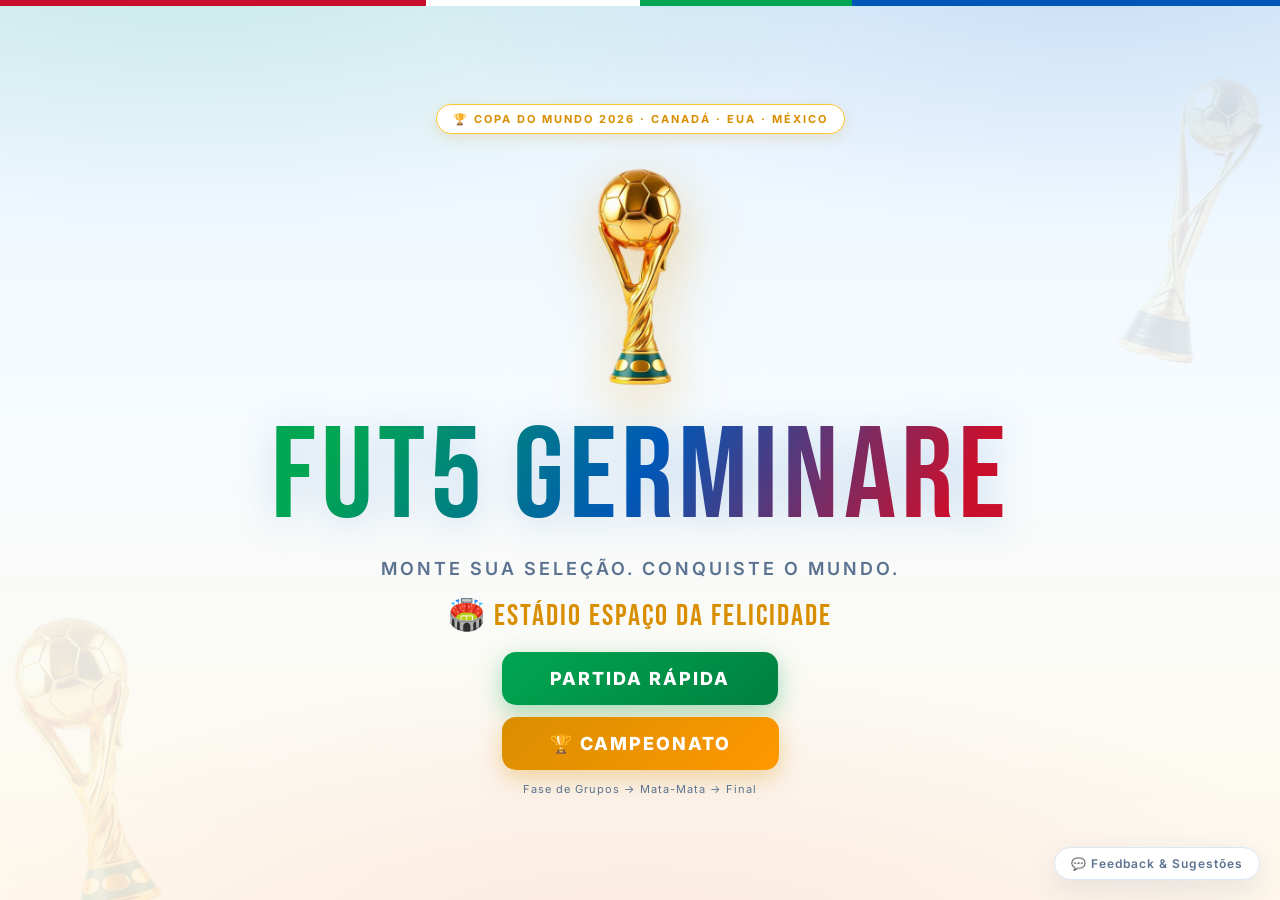
==== commit 0a9eb1f6: "inserindo modo campeonato" ====
--- a/futGerminare.html
+++ b/futGerminare.html
@@ -1014,7 +1014,11 @@
   <div class="splash-logo">Fut5 Germinare</div>
   <div class="splash-sub">Monte sua seleção. Conquiste o mundo.</div>
   <div class="splash-venue">🏟️ Estádio Espaço da Felicidade</div>
-  <button class="btn btn-primary" onclick="startDraft()">Jogar</button>
+  <div style="display:flex;flex-direction:column;gap:12px;align-items:center;">
+    <button class="btn btn-primary" onclick="startGame('quick')">Partida Rápida</button>
+    <button class="btn btn-primary" style="background:linear-gradient(135deg,var(--gold),#ff9800);box-shadow:0 8px 24px rgba(217,142,0,0.35);" onclick="startGame('cup')">🏆 Campeonato</button>
+    <span style="font-size:11px;color:var(--text-muted);letter-spacing:1px;">Fase de Grupos → Mata-Mata → Final</span>
+  </div>
 </div>
 
 <!-- DRAFT SCREEN -->
@@ -1046,7 +1050,7 @@
   <div class="field" id="field"></div>
   <div class="bench-area" id="bench"></div>
   <div id="chemistryBar" style="min-height:28px;text-align:center;font-size:12px;color:var(--text-muted);letter-spacing:1px;"></div>
-  <button class="btn btn-primary confirm-formation" id="confirmBtn" onclick="startMatch()" style="display:none;">
+  <button class="btn btn-primary confirm-formation" id="confirmBtn" onclick="confirmFormation()" style="display:none;">
     Iniciar Partida
   </button>
 </div>
@@ -1054,7 +1058,7 @@
 <!-- MATCH SCREEN -->
 <div id="match" class="screen">
   <div class="match-venue">Estádio Espaço da Felicidade</div>
-  <div class="match-title"><img class="title-trophy" src="[data-uri]" alt="">GRANDE FINAL · COPA 26<img class="title-trophy" src="[data-uri]" alt="" style="transform:scaleX(-1)"></div>
+  <div class="match-title" id="matchTitle"><img class="title-trophy" src="[data-uri]" alt=""><span id="matchTitleText">GRANDE FINAL · COPA 26</span><img class="title-trophy" src="[data-uri]" alt="" style="transform:scaleX(-1)"></div>
   <div class="scoreboard">
     <div class="team-side">
       <div class="team-name" id="teamHomeName">SUA SELEÇÃO</div>
@@ -1109,10 +1113,44 @@
   <div class="result-score" id="resultScore"></div>
   <div class="result-mvp" id="resultMvp"></div>
   <div class="result-details" id="resultDetails"></div>
-  <div id="resultEvents" class="match-events" style="max-width:700px;"></div><button class="btn btn-primary" onclick="resetGame()">Jogar novamente</button>
+  <div id="resultEvents" class="match-events" style="max-width:700px;"></div><button class="btn btn-primary" id="resultBtn" onclick="resetGame()">Jogar novamente</button>
 </div>
 
+<!-- TOURNAMENT GROUP STAGE -->
+<div id="tournament" class="screen">
+  <div style="font-family:'Bebas Neue',cursive;font-size:32px;letter-spacing:3px;color:var(--gold);text-align:center;" id="tournamentTitle">FASE DE GRUPOS</div>
+  <div style="font-family:'Bebas Neue',cursive;font-size:20px;color:var(--green-dark);letter-spacing:2px;text-align:center;" id="tournamentPhase"></div>
+  <div id="groupContainer" style="display:grid;grid-template-columns:repeat(auto-fit,minmax(260px,1fr));gap:14px;max-width:880px;width:100%;"></div>
+  <button class="btn btn-primary" id="tournamentBtn" onclick="nextCupMatch()">Jogar Próxima Partida</button>
+</div>
+
+<!-- BRACKET (Knockout) -->
+<div id="bracket" class="screen">
+  <div style="font-family:'Bebas Neue',cursive;font-size:32px;letter-spacing:3px;color:var(--gold);text-align:center;">MATA-MATA</div>
+  <div style="font-family:'Bebas Neue',cursive;font-size:20px;color:var(--green-dark);letter-spacing:2px;text-align:center;" id="bracketPhase"></div>
+  <div id="bracketContainer" style="display:flex;gap:18px;align-items:center;overflow-x:auto;max-width:100%;padding:10px;"></div>
+  <button class="btn btn-primary" id="bracketBtn" onclick="nextCupMatch()">Jogar Partida</button>
+</div>
+
+<!-- ELIMINATED -->
+<div id="eliminated" class="screen">
+  <div style="font-family:'Bebas Neue',cursive;font-size:clamp(40px,10vw,72px);color:var(--red);letter-spacing:4px;">ELIMINADO</div>
+  <div id="elimSub" style="color:var(--text-muted);font-size:16px;max-width:400px;text-align:center;">Seu time não avançou.</div>
+  <button class="btn btn-primary" onclick="resetGame()">Tentar Novamente</button>
+</div>
+
 <script>
+// ===================== GAME MODE =====================
+let gameMode = 'quick'; // 'quick' or 'cup'
+let tournament = null;
+let _cupMatch = null;
+let _cupIsHome = true;
+
+function startGame(mode) {
+  gameMode = mode;
+  startDraft();
+}
+
 // ===================== MOCK DATA =====================
 // posicao_favorita: 'gk' | 'zag' | 'ata'
 // Buff: +2 OVR se jogado na posição favorita
@@ -1659,7 +1697,10 @@
 }
 
 function startMatch() {
-  generateAwayTeam();
+  if (gameMode !== 'cup') {
+    generateAwayTeam();
+    updateMatchTitle('GRANDE FINAL · COPA 26');
+  }
 
   const homePlayers = Object.values(state.formation);
 
@@ -1827,7 +1868,18 @@
       document.getElementById('matchProgress').style.width = progress + '%';
 
       if (idx === events.length - 1) {
-        setTimeout(() => { if(state.matchGoalsHome===state.matchGoalsAway){simulatePenalties();} else {showResult();}}, 1500);
+        setTimeout(() => {
+          if (state.matchGoalsHome === state.matchGoalsAway) {
+            // In cup groups, draw is fine — no penalties
+            if (gameMode === 'cup' && tournament && tournament.phase === 'groups') {
+              showResult();
+            } else {
+              simulatePenalties();
+            }
+          } else {
+            showResult();
+          }
+        }, 1500);
       }
     }, delay);
     delay += 1200 + Math.random() * 800;
@@ -1989,12 +2041,15 @@
   }
 
   if (won) {
-    banner.textContent = 'CAMPEÃO DO MUNDO!';
+    banner.textContent = 'VITÓRIA!';
     banner.className = 'result-banner win';
-    trophyImg.style.display = 'block';
-    launchConfetti();
+    trophyImg.style.display = 'none';
+  } else if (!state.penalties && h === a) {
+    banner.textContent = 'EMPATE';
+    banner.className = 'result-banner draw';
+    trophyImg.style.display = 'none';
   } else {
-    banner.textContent = 'VICE-CAMPEÃO';
+    banner.textContent = 'DERROTA';
     banner.className = 'result-banner lose';
     trophyImg.style.display = 'none';
   }
@@ -2060,6 +2115,34 @@
     </div>
   `;
 
+  // Cup mode: adapt result button
+  const resultBtn = document.getElementById('resultBtn');
+  if (gameMode === 'cup' && tournament) {
+    const t = tournament;
+    if (t.phase === 'final' && won) {
+      banner.textContent = 'CAMPEÃO DO MUNDO!';
+      banner.className = 'result-banner win';
+      trophyImg.style.display = 'block';
+      resultBtn.textContent = 'Jogar Novamente';
+      resultBtn.onclick = () => resetGame();
+      launchConfetti();
+    } else if (t.phase !== 'groups' && !won) {
+      resultBtn.textContent = 'Continuar';
+      resultBtn.onclick = () => cupAfterMatch();
+    } else {
+      resultBtn.textContent = 'Continuar';
+      resultBtn.onclick = () => cupAfterMatch();
+    }
+  } else {
+    resultBtn.textContent = 'Jogar novamente';
+    resultBtn.onclick = () => resetGame();
+    if (won) {
+      trophyImg.style.display = 'block';
+      banner.textContent = 'CAMPEÃO DO MUNDO!';
+      launchConfetti();
+    }
+  }
+
   showScreen('result');
 }
 
@@ -2233,7 +2316,321 @@
   state.scheme = 'quadrado';
   state.formation = { gk: null, s1: null, s2: null, s3: null, s4: null };
   state.selectedBenchPlayer = null;
+  gameMode = 'quick';
+  tournament = null;
   showScreen('splash');
+}
+
+// ===================== CONFIRM FORMATION (dispatch) =====================
+function confirmFormation() {
+  if (gameMode === 'cup') {
+    setupCup();
+  } else {
+    startMatch();
+  }
+}
+
+// ===================== CAMPEONATO =====================
+function setupCup() {
+  const usedIds = new Set(state.myPicks.map(p => p.id));
+  const availablePlayers = shuffle(ALL_PLAYERS.filter(p => !usedIds.has(p.id)));
+  const teamNames = shuffle([...TEAM_NAMES_AWAY, "Caneta Azul FC", "Zaga de Ferro", "Chapéu FC", "Firula United", "Tabela Mágica"]);
+  const aiTeams = [];
+
+  for (let i = 0; i < 15; i++) {
+    const players = availablePlayers.splice(0, Math.min(5, availablePlayers.length));
+    while (players.length < 5) {
+      players.push({ id: 2000 + i * 10 + players.length, name: "Reserva", team: "?", ovr: 50 + Math.floor(Math.random() * 40), posicao_favorita: 'ata' });
+    }
+    aiTeams.push({ name: teamNames[i] || `Time ${i+1}`, players, ovr: avgOvr(players), isPlayer: false });
+  }
+
+  const myTeam = {
+    name: "SUA SELEÇÃO",
+    players: Object.values(state.formation).filter(Boolean),
+    ovr: avgOvr(Object.values(state.formation).filter(Boolean)),
+    isPlayer: true,
+  };
+
+  const allTeams = shuffle([myTeam, ...aiTeams]);
+  const groups = [[], [], [], []];
+  const pidx = allTeams.findIndex(t => t.isPlayer);
+  groups[0].push(allTeams.splice(pidx, 1)[0]);
+  for (let i = 0; i < 3; i++) groups[0].push(allTeams.shift());
+  for (let g = 1; g <= 3; g++) for (let i = 0; i < 4; i++) groups[g].push(allTeams.shift());
+
+  groups.forEach(gr => gr.forEach(t => { t.pts=0; t.gf=0; t.ga=0; t.w=0; t.d=0; t.l=0; }));
+
+  const groupMatches = [];
+  groups.forEach((gr, gIdx) => {
+    for (let i = 0; i < gr.length; i++)
+      for (let j = i+1; j < gr.length; j++)
+        groupMatches.push({ home: gr[i], away: gr[j], group: gIdx, played: false, scoreH: 0, scoreA: 0 });
+  });
+  groupMatches.sort((a, b) => {
+    const ap = a.home.isPlayer || a.away.isPlayer;
+    const bp = b.home.isPlayer || b.away.isPlayer;
+    return ap === bp ? 0 : ap ? -1 : 1;
+  });
+
+  tournament = { groups, groupMatches, phase: 'groups', knockout: [] };
+  showScreen('tournament');
+  renderGroupStage();
+}
+
+function renderGroupStage() {
+  const t = tournament;
+  const groupNames = ['A','B','C','D'];
+  document.getElementById('tournamentTitle').textContent = 'FASE DE GRUPOS';
+
+  const playerMatches = t.groupMatches.filter(m => (m.home.isPlayer || m.away.isPlayer) && !m.played);
+  const totalPM = t.groupMatches.filter(m => m.home.isPlayer || m.away.isPlayer).length;
+  const played = totalPM - playerMatches.length;
+  const btn = document.getElementById('tournamentBtn');
+
+  if (playerMatches.length > 0) {
+    document.getElementById('tournamentPhase').textContent = `Jogo ${played + 1} de ${totalPM}`;
+    btn.textContent = 'Jogar Próxima Partida';
+    btn.onclick = () => nextCupMatch();
+    btn.style.display = 'block';
+  } else {
+    simRemainingGroups();
+    document.getElementById('tournamentPhase').textContent = 'Fase encerrada';
+    const sorted = [...t.groups[0]].sort(groupSort);
+    const pos = sorted.findIndex(tm => tm.isPlayer);
+    if (pos >= 2) {
+      btn.style.display = 'none';
+      setTimeout(() => {
+        document.getElementById('elimSub').textContent = `Seu time ficou em ${pos+1}º no Grupo A e foi eliminado.`;
+        showScreen('eliminated');
+      }, 500);
+    } else {
+      btn.textContent = 'Avançar para Mata-Mata';
+      btn.onclick = () => setupKnockout();
+      btn.style.display = 'block';
+    }
+  }
+
+  const container = document.getElementById('groupContainer');
+  container.innerHTML = '';
+  t.groups.forEach((gr, gIdx) => {
+    const sorted = [...gr].sort(groupSort);
+    const allDone = t.groupMatches.filter(m => m.group === gIdx).every(m => m.played);
+    const card = document.createElement('div');
+    card.style.cssText = 'background:var(--card);border:1px solid var(--line);border-radius:14px;padding:14px;box-shadow:var(--shadow);';
+    card.innerHTML = `
+      <div style="font-family:'Bebas Neue',cursive;font-size:18px;color:var(--green-dark);letter-spacing:2px;text-align:center;margin-bottom:8px;">Grupo ${groupNames[gIdx]}</div>
+      <table style="width:100%;border-collapse:collapse;font-size:11px;">
+        <tr style="color:var(--text-muted);font-weight:600;"><th style="text-align:left;padding:4px 2px;">Time</th><th>J</th><th>V</th><th>E</th><th>D</th><th>GF</th><th>GA</th><th>Pts</th></tr>
+        ${sorted.map((tm, idx) => {
+          let color = 'var(--text)';
+          if (allDone && idx < 2) color = 'var(--green-dark)';
+          if (allDone && idx >= 2) color = 'var(--text-muted)';
+          const bold = tm.isPlayer ? 'font-weight:800;' : '';
+          return `<tr style="color:${color};${bold}border-bottom:1px solid var(--line);">
+            <td style="text-align:left;padding:6px 2px;">${tm.isPlayer ? '⭐ ' : ''}${tm.name}</td>
+            <td style="text-align:center;">${tm.w+tm.d+tm.l}</td><td style="text-align:center;">${tm.w}</td><td style="text-align:center;">${tm.d}</td><td style="text-align:center;">${tm.l}</td>
+            <td style="text-align:center;">${tm.gf}</td><td style="text-align:center;">${tm.ga}</td><td style="text-align:center;font-weight:700;">${tm.pts}</td></tr>`;
+        }).join('')}
+      </table>`;
+    container.appendChild(card);
+  });
+}
+
+function groupSort(a, b) {
+  return (b.pts - a.pts) || ((b.gf - b.ga) - (a.gf - a.ga)) || (b.gf - a.gf);
+}
+
+function simRemainingGroups() {
+  tournament.groupMatches.forEach(m => {
+    if (m.played) return;
+    const r = simAI(m.home, m.away);
+    m.scoreH = r.h; m.scoreA = r.a; m.played = true;
+    applyGroupResult(m.home, m.away, r.h, r.a);
+  });
+}
+
+function simAI(tA, tB) {
+  const diff = tA.ovr - tB.ovr;
+  const ch = Math.max(0.25, Math.min(0.75, 0.5 + diff * 0.005));
+  let h = 0, a = 0;
+  for (let i = 0; i < 8; i++) { if (Math.random() < 0.25) { if (Math.random() < ch) h++; else a++; } }
+  return { h, a };
+}
+
+function applyGroupResult(tH, tA, gH, gA) {
+  tH.gf += gH; tH.ga += gA; tA.gf += gA; tA.ga += gH;
+  if (gH > gA) { tH.pts += 3; tH.w++; tA.l++; }
+  else if (gH < gA) { tA.pts += 3; tA.w++; tH.l++; }
+  else { tH.pts++; tA.pts++; tH.d++; tA.d++; }
+}
+
+function setupKnockout() {
+  const t = tournament;
+  t.phase = 'quarters';
+  const qualified = [];
+  t.groups.forEach(gr => {
+    const sorted = [...gr].sort(groupSort);
+    qualified.push(sorted[0], sorted[1]);
+  });
+  t.knockout = [
+    { round: 'quarters', matches: [
+      { home: qualified[0], away: qualified[3], played: false, scoreH:0, scoreA:0, pens:null },
+      { home: qualified[4], away: qualified[7], played: false, scoreH:0, scoreA:0, pens:null },
+      { home: qualified[2], away: qualified[1], played: false, scoreH:0, scoreA:0, pens:null },
+      { home: qualified[6], away: qualified[5], played: false, scoreH:0, scoreA:0, pens:null },
+    ]},
+    { round: 'semis', matches: [
+      { home:null, away:null, played:false, scoreH:0, scoreA:0, pens:null },
+      { home:null, away:null, played:false, scoreH:0, scoreA:0, pens:null },
+    ]},
+    { round: 'final', matches: [
+      { home:null, away:null, played:false, scoreH:0, scoreA:0, pens:null },
+    ]},
+  ];
+  showScreen('bracket');
+  renderBracket();
+}
+
+function renderBracket() {
+  const t = tournament;
+  const container = document.getElementById('bracketContainer');
+  container.innerHTML = '';
+  const names = { quarters:'QUARTAS', semis:'SEMI', final:'FINAL' };
+  document.getElementById('bracketPhase').textContent = names[t.phase] || '';
+
+  t.knockout.forEach(round => {
+    const col = document.createElement('div');
+    col.style.cssText = 'display:flex;flex-direction:column;gap:16px;min-width:170px;';
+    col.innerHTML = `<div style="font-family:'Bebas Neue',cursive;font-size:14px;color:var(--text-muted);text-align:center;letter-spacing:2px;">${names[round.round]}</div>`;
+    round.matches.forEach(match => {
+      const isCurr = !match.played && match.home && match.away && (match.home.isPlayer || match.away.isPlayer) && t.phase === round.round;
+      const el = document.createElement('div');
+      el.style.cssText = `background:var(--card);border-radius:10px;padding:10px;border:${isCurr ? '2px solid var(--green)' : '1px solid var(--line)'};box-shadow:${isCurr ? '0 0 12px rgba(0,166,81,0.3)' : 'var(--shadow)'};`;
+      const hN = match.home ? (match.home.isPlayer ? '⭐ SUA SELEÇÃO' : match.home.name) : '???';
+      const aN = match.away ? (match.away.isPlayer ? '⭐ SUA SELEÇÃO' : match.away.name) : '???';
+      let hStyle = '', aStyle = '';
+      if (match.played) {
+        const hWon = match.scoreH > match.scoreA || (match.pens && match.pens.winner === 'home');
+        hStyle = hWon ? 'color:var(--green-dark);font-weight:700;' : 'color:var(--text-muted);opacity:0.6;';
+        aStyle = hWon ? 'color:var(--text-muted);opacity:0.6;' : 'color:var(--green-dark);font-weight:700;';
+      }
+      el.innerHTML = `
+        <div style="display:flex;justify-content:space-between;font-size:12px;padding:3px 0;${hStyle}"><span>${hN}</span><span style="font-family:'Bebas Neue',cursive;font-size:18px;">${match.played ? match.scoreH : ''}</span></div>
+        <div style="display:flex;justify-content:space-between;font-size:12px;padding:3px 0;${aStyle}"><span>${aN}</span><span style="font-family:'Bebas Neue',cursive;font-size:18px;">${match.played ? match.scoreA : ''}</span></div>`;
+      col.appendChild(el);
+    });
+    container.appendChild(col);
+  });
+
+  const btn = document.getElementById('bracketBtn');
+  const currRound = t.knockout.find(r => r.round === t.phase);
+  const pMatch = currRound?.matches.find(m => !m.played && m.home && m.away && (m.home.isPlayer || m.away.isPlayer));
+  btn.style.display = pMatch ? 'block' : 'none';
+}
+
+function nextCupMatch() {
+  const t = tournament;
+  if (t.phase === 'groups') {
+    const match = t.groupMatches.find(m => (m.home.isPlayer || m.away.isPlayer) && !m.played);
+    if (!match) return;
+    const isHome = match.home.isPlayer;
+    _cupMatch = match;
+    _cupIsHome = isHome;
+    const opp = isHome ? match.away : match.home;
+    state.awayTeam = opp.players;
+    state.awayName = opp.name;
+    const played = t.groupMatches.filter(m => (m.home.isPlayer || m.away.isPlayer) && m.played).length;
+    updateMatchTitle('FASE DE GRUPOS - JOGO ' + (played + 1) + '/3');
+    startMatch();
+  } else {
+    const currRound = t.knockout.find(r => r.round === t.phase);
+    const match = currRound.matches.find(m => !m.played && m.home && m.away && (m.home.isPlayer || m.away.isPlayer));
+    if (!match) return;
+    const isHome = match.home.isPlayer;
+    _cupMatch = match;
+    _cupIsHome = isHome;
+    const opp = isHome ? match.away : match.home;
+    state.awayTeam = opp.players;
+    state.awayName = opp.name;
+    const phaseNames = {quarter:'QUARTAS DE FINAL',semi:'SEMIFINAL',final:'GRANDE FINAL'};
+    updateMatchTitle((phaseNames[t.phase] || t.phase.toUpperCase()) + ' · COPA 26');
+    startMatch();
+  }
+}
+
+function updateMatchTitle(text) {
+  const el = document.getElementById('matchTitleText');
+  if (el) el.textContent = text;
+}
+
+function cupAfterMatch() {
+  const t = tournament;
+  const h = state.matchGoalsHome, a = state.matchGoalsAway;
+  const match = _cupMatch;
+
+  if (_cupIsHome) { match.scoreH = h; match.scoreA = a; }
+  else { match.scoreH = a; match.scoreA = h; }
+  match.played = true;
+  if (state.penalties) match.pens = state.penalties;
+
+  if (t.phase === 'groups') {
+    applyGroupResult(match.home, match.away, match.scoreH, match.scoreA);
+    showScreen('tournament');
+    renderGroupStage();
+  } else {
+    // Check if player won (in match sim, player is always 'home')
+    let playerWon = h > a || (state.penalties && state.penalties.winner === 'home');
+
+    if (!playerWon) {
+      const rn = { quarters:'nas Quartas', semis:'na Semifinal', final:'na Final' };
+      document.getElementById('elimSub').textContent = `Eliminado ${rn[t.phase]}.`;
+      showScreen('eliminated');
+      return;
+    }
+
+    if (t.phase === 'final') {
+      // Already shows CAMPEÃO in showResult
+      return;
+    }
+
+    advanceBracket();
+    showScreen('bracket');
+    renderBracket();
+  }
+}
+
+function advanceBracket() {
+  const t = tournament;
+  const idx = t.knockout.findIndex(r => r.round === t.phase);
+  const curr = t.knockout[idx];
+  // Sim AI matches
+  curr.matches.forEach(m => {
+    if (m.played || !m.home || !m.away) return;
+    const r = simAI(m.home, m.away);
+    m.scoreH = r.h; m.scoreA = r.a;
+    if (r.h === r.a) {
+      let hp=0,ap=0;
+      for(let i=0;i<5;i++){if(Math.random()<0.7)hp++;if(Math.random()<0.7)ap++;}
+      while(hp===ap){if(Math.random()<0.7)hp++;else ap++;}
+      m.pens = { home:hp, away:ap, winner:hp>ap?'home':'away' };
+    }
+    m.played = true;
+  });
+  // Fill next
+  if (idx < t.knockout.length - 1) {
+    const next = t.knockout[idx + 1];
+    const winners = curr.matches.map(m => {
+      const hWon = m.scoreH > m.scoreA || (m.pens && m.pens.winner === 'home');
+      return hWon ? m.home : m.away;
+    });
+    for (let i = 0; i < next.matches.length; i++) {
+      next.matches[i].home = winners[i*2] || null;
+      next.matches[i].away = winners[i*2+1] || null;
+    }
+    if (t.phase === 'quarters') t.phase = 'semis';
+    else if (t.phase === 'semis') t.phase = 'final';
+  }
 }
 </script>
 <!-- FEEDBACK BOX (fixed, always visible) -->
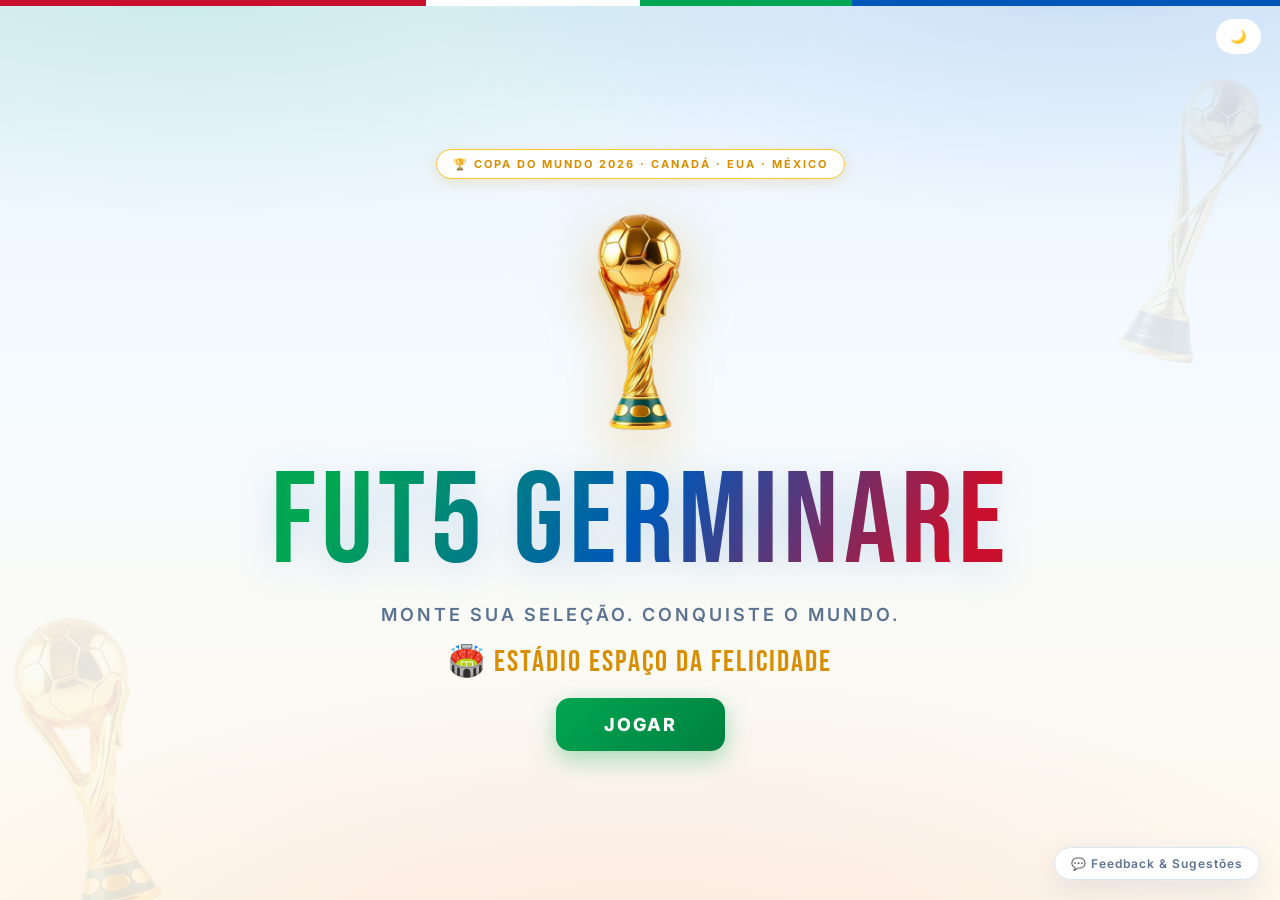
==== commit 4bc18b84: "tema escuro + evento de gol destacado + arrumar entrosamento" ====
--- a/futGerminare.html
+++ b/futGerminare.html
@@ -1001,9 +1001,22 @@
   @keyframes confetti-fall {
     to { top: 110vh; transform: rotate(720deg); }
   }
+
+:root.dark {
+  --bg:#0f172a;--card:#1e293b;--card-hover:#263548;--text:#f1f5f9;--text-muted:#94a3b8;--line:#334155;
+  --shadow:0 10px 30px rgba(0,0,0,.35);
+}
+body.dark{
+ background:linear-gradient(180deg,#0f172a,#111827);
+}
+.theme-toggle{position:fixed;top:18px;right:18px;z-index:9999;padding:10px 14px;border-radius:999px;cursor:pointer;border:1px solid var(--line);background:var(--card);color:var(--text)}
+.goal-event{background:linear-gradient(90deg,rgba(255,198,46,.25),rgba(255,198,46,.08));border-left:5px solid var(--gold-bright)!important;padding:12px 10px!important;border-radius:10px;transform:scale(1.02)}
+.goal-event .event-icon{font-size:24px}
+
 </style>
 </head>
 <body>
+<button class='theme-toggle' id='themeToggle'>🌙</button>
 
 <!-- SPLASH SCREEN -->
 <div id="splash" class="screen active">
@@ -1014,11 +1027,7 @@
   <div class="splash-logo">Fut5 Germinare</div>
   <div class="splash-sub">Monte sua seleção. Conquiste o mundo.</div>
   <div class="splash-venue">🏟️ Estádio Espaço da Felicidade</div>
-  <div style="display:flex;flex-direction:column;gap:12px;align-items:center;">
-    <button class="btn btn-primary" onclick="startGame('quick')">Partida Rápida</button>
-    <button class="btn btn-primary" style="background:linear-gradient(135deg,var(--gold),#ff9800);box-shadow:0 8px 24px rgba(217,142,0,0.35);" onclick="startGame('cup')">🏆 Campeonato</button>
-    <span style="font-size:11px;color:var(--text-muted);letter-spacing:1px;">Fase de Grupos → Mata-Mata → Final</span>
-  </div>
+  <button class="btn btn-primary" onclick="startDraft()">Jogar</button>
 </div>
 
 <!-- DRAFT SCREEN -->
@@ -1050,7 +1059,7 @@
   <div class="field" id="field"></div>
   <div class="bench-area" id="bench"></div>
   <div id="chemistryBar" style="min-height:28px;text-align:center;font-size:12px;color:var(--text-muted);letter-spacing:1px;"></div>
-  <button class="btn btn-primary confirm-formation" id="confirmBtn" onclick="confirmFormation()" style="display:none;">
+  <button class="btn btn-primary confirm-formation" id="confirmBtn" onclick="startMatch()" style="display:none;">
     Iniciar Partida
   </button>
 </div>
@@ -1058,7 +1067,7 @@
 <!-- MATCH SCREEN -->
 <div id="match" class="screen">
   <div class="match-venue">Estádio Espaço da Felicidade</div>
-  <div class="match-title" id="matchTitle"><img class="title-trophy" src="[data-uri]" alt=""><span id="matchTitleText">GRANDE FINAL · COPA 26</span><img class="title-trophy" src="[data-uri]" alt="" style="transform:scaleX(-1)"></div>
+  <div class="match-title"><img class="title-trophy" src="[data-uri]" alt="">GRANDE FINAL · COPA 26<img class="title-trophy" src="[data-uri]" alt="" style="transform:scaleX(-1)"></div>
   <div class="scoreboard">
     <div class="team-side">
       <div class="team-name" id="teamHomeName">SUA SELEÇÃO</div>
@@ -1113,44 +1122,10 @@
   <div class="result-score" id="resultScore"></div>
   <div class="result-mvp" id="resultMvp"></div>
   <div class="result-details" id="resultDetails"></div>
-  <div id="resultEvents" class="match-events" style="max-width:700px;"></div><button class="btn btn-primary" id="resultBtn" onclick="resetGame()">Jogar novamente</button>
+  <div id="resultEvents" class="match-events" style="max-width:700px;"></div><button class="btn btn-primary" onclick="resetGame()">Jogar novamente</button>
 </div>
 
-<!-- TOURNAMENT GROUP STAGE -->
-<div id="tournament" class="screen">
-  <div style="font-family:'Bebas Neue',cursive;font-size:32px;letter-spacing:3px;color:var(--gold);text-align:center;" id="tournamentTitle">FASE DE GRUPOS</div>
-  <div style="font-family:'Bebas Neue',cursive;font-size:20px;color:var(--green-dark);letter-spacing:2px;text-align:center;" id="tournamentPhase"></div>
-  <div id="groupContainer" style="display:grid;grid-template-columns:repeat(auto-fit,minmax(260px,1fr));gap:14px;max-width:880px;width:100%;"></div>
-  <button class="btn btn-primary" id="tournamentBtn" onclick="nextCupMatch()">Jogar Próxima Partida</button>
-</div>
-
-<!-- BRACKET (Knockout) -->
-<div id="bracket" class="screen">
-  <div style="font-family:'Bebas Neue',cursive;font-size:32px;letter-spacing:3px;color:var(--gold);text-align:center;">MATA-MATA</div>
-  <div style="font-family:'Bebas Neue',cursive;font-size:20px;color:var(--green-dark);letter-spacing:2px;text-align:center;" id="bracketPhase"></div>
-  <div id="bracketContainer" style="display:flex;gap:18px;align-items:center;overflow-x:auto;max-width:100%;padding:10px;"></div>
-  <button class="btn btn-primary" id="bracketBtn" onclick="nextCupMatch()">Jogar Partida</button>
-</div>
-
-<!-- ELIMINATED -->
-<div id="eliminated" class="screen">
-  <div style="font-family:'Bebas Neue',cursive;font-size:clamp(40px,10vw,72px);color:var(--red);letter-spacing:4px;">ELIMINADO</div>
-  <div id="elimSub" style="color:var(--text-muted);font-size:16px;max-width:400px;text-align:center;">Seu time não avançou.</div>
-  <button class="btn btn-primary" onclick="resetGame()">Tentar Novamente</button>
-</div>
-
 <script>
-// ===================== GAME MODE =====================
-let gameMode = 'quick'; // 'quick' or 'cup'
-let tournament = null;
-let _cupMatch = null;
-let _cupIsHome = true;
-
-function startGame(mode) {
-  gameMode = mode;
-  startDraft();
-}
-
 // ===================== MOCK DATA =====================
 // posicao_favorita: 'gk' | 'zag' | 'ata'
 // Buff: +2 OVR se jogado na posição favorita
@@ -1362,13 +1337,70 @@
   return Math.min(99, player.ovr + posBuff);
 }
 
-// +2 OVR médio por par de jogadores com o mesmo time (máx +8)
+// +1 OVR médio por par de jogadores com o mesmo time (máx +5)
 function chemistryBonus(players) {
   const teamCount = {};
-  players.forEach(p => { if (p) teamCount[p.team] = (teamCount[p.team] || 0) + 1; });
-  let pairs = 0;
-  Object.values(teamCount).forEach(c => { pairs += Math.floor(c * (c - 1) / 2); });
-  return Math.min(8, pairs * 2);
+
+  players.forEach(p => {
+    if (p) teamCount[p.team] = (teamCount[p.team] || 0) + 1;
+  });
+
+  let bonus = 0;
+
+  Object.values(teamCount).forEach(count => {
+    if (count >= 2) {
+      bonus += count; // +1 por jogador do time
+    }
+  });
+
+  return Math.min(5, bonus); // máximo +5
+}
+
+function getDisplayOvr(player){
+
+  const formationEntries = Object.entries(state.formation || {});
+
+  const entry = formationEntries.find(([_, p]) =>
+    p && p.id === player.id
+  );
+
+  const slotKey = entry ? entry[0] : null;
+
+  const positionBonus =
+    slotKey
+      ? effectiveOvr(player, slotKey) - player.ovr
+      : 0;
+
+  const formationPlayers =
+    Object.values(state.formation || {}).filter(Boolean);
+
+  const sameTeamPlayers =
+    formationPlayers.filter(p => p.team === player.team);
+
+  let chemBonus = 0;
+
+  if (sameTeamPlayers.length >= 2) {
+    chemBonus = Math.min(5, sameTeamPlayers.length);
+  }
+
+  const totalBonus = positionBonus + chemBonus;
+
+  return {
+    finalOvr: Math.min(99, player.ovr + totalBonus),
+    positionBonus,
+    chemBonus,
+    totalBonus
+  };
+}
+
+function getPlayerChemBonus(player, players) {
+  const sameTeamPlayers = players.filter(
+    p => p && p.team === player.team
+  );
+
+  if (sameTeamPlayers.length < 2) return 0;
+
+  return Math.min(5, sameTeamPlayers.length);
 }
 
 function getChemistryInfo(formation) {
@@ -1680,10 +1712,20 @@
   const bar = document.getElementById('chemistryBar');
   if (bar) {
     if (chem.bonus > 0) {
-      const hearts = chem.bonus >= 6 ? '🔥' : chem.bonus >= 4 ? '💚💚' : '💚';
-      bar.innerHTML = `${hearts} <span style="color:var(--green-dark);font-weight:700">ENTROSAMENTO +${chem.bonus} OVR</span> — ${chem.combos.join(', ')}`;
+      const hearts = chem.bonus >= 5 ? '🔥' : chem.bonus >= 3 ? '💚💚' : '💚';
+
+      const combosText = chem.combos
+        .map(combo => {
+          const count = parseInt(combo.split('x')[0].trim());
+          return `${combo} (+${Math.min(5, count)})`;
+        })
+        .join(' • ');
+
+      bar.innerHTML =
+        `${hearts} <span style="color:var(--green-dark);font-weight:700">ENTROSAMENTO ATIVO</span> — ${combosText}`;
     } else {
-      bar.innerHTML = `<span style="color:var(--text-muted)">Escale jogadores do mesmo time para ganhar entrosamento</span>`;
+     bar.innerHTML =
+        `<span style="color:var(--text-muted)">Escale jogadores do mesmo time para ganhar entrosamento</span>`;
     }
   }
 }
@@ -1697,10 +1739,7 @@
 }
 
 function startMatch() {
-  if (gameMode !== 'cup') {
-    generateAwayTeam();
-    updateMatchTitle('GRANDE FINAL · COPA 26');
-  }
+  generateAwayTeam();
 
   const homePlayers = Object.values(state.formation);
 
@@ -1709,18 +1748,28 @@
     return { ...p, ovr: effectiveOvr(p, slot) };
   });
 
-  const chemBonus = chemistryBonus(homePlayers);
-  const homeWithChem = homeEffective.map(p => p ? { ...p, ovr: Math.min(99, p.ovr + chemBonus) } : p);
+  const homeWithChem = homeEffective.map(player => {
+    if (!player) return player;
+
+    const chemBonus = getPlayerChemBonus(
+      player,
+      homeEffective.filter(Boolean)
+    );
+
+    return {
+      ...player,
+      ovr: Math.min(99, player.ovr + chemBonus)
+    };
+  });
 
   const homeAvg = avgOvr(homeWithChem.filter(Boolean));
   const awayAvg = avgOvr(state.awayTeam);
 
   state.homeEffective = homeWithChem;
-  state.chemBonus = chemBonus;
 
   document.getElementById('teamHomeName').textContent = 'SUA SELEÇÃO';
   document.getElementById('teamAwayName').textContent = state.awayName;
-  document.getElementById('teamHomeOvr').textContent = `OVR ${homeAvg}${chemBonus > 0 ? ` (+${chemBonus} ent.)` : ''}`;
+  document.getElementById('teamHomeOvr').textContent =`OVR ${homeAvg}`;  
   document.getElementById('teamAwayOvr').textContent = `OVR ${awayAvg}`;
   document.getElementById('scoreHome').textContent = '0';
   document.getElementById('scoreAway').textContent = '0';
@@ -1868,18 +1917,7 @@
       document.getElementById('matchProgress').style.width = progress + '%';
 
       if (idx === events.length - 1) {
-        setTimeout(() => {
-          if (state.matchGoalsHome === state.matchGoalsAway) {
-            // In cup groups, draw is fine — no penalties
-            if (gameMode === 'cup' && tournament && tournament.phase === 'groups') {
-              showResult();
-            } else {
-              simulatePenalties();
-            }
-          } else {
-            showResult();
-          }
-        }, 1500);
+        setTimeout(() => { if(state.matchGoalsHome===state.matchGoalsAway){simulatePenalties();} else {showResult();}}, 1500);
       }
     }, delay);
     delay += 1200 + Math.random() * 800;
@@ -1889,7 +1927,7 @@
 function processMatchEvent(evt) {
   const container = document.getElementById('matchEvents');
   const div = document.createElement('div');
-  div.className = 'match-event';
+  div.className = 'match-event' + (evt.type === 'goal' ? ' goal-event' : '');
 
   const teamLabel = evt.isHome ? 'Sua Seleção' : state.awayName;
   const badgeClass = evt.isHome ? 'home' : 'away';
@@ -2041,15 +2079,12 @@
   }
 
   if (won) {
-    banner.textContent = 'VITÓRIA!';
+    banner.textContent = 'CAMPEÃO DO MUNDO!';
     banner.className = 'result-banner win';
-    trophyImg.style.display = 'none';
-  } else if (!state.penalties && h === a) {
-    banner.textContent = 'EMPATE';
-    banner.className = 'result-banner draw';
-    trophyImg.style.display = 'none';
+    trophyImg.style.display = 'block';
+    launchConfetti();
   } else {
-    banner.textContent = 'DERROTA';
+    banner.textContent = 'VICE-CAMPEÃO';
     banner.className = 'result-banner lose';
     trophyImg.style.display = 'none';
   }
@@ -2115,34 +2150,6 @@
     </div>
   `;
 
-  // Cup mode: adapt result button
-  const resultBtn = document.getElementById('resultBtn');
-  if (gameMode === 'cup' && tournament) {
-    const t = tournament;
-    if (t.phase === 'final' && won) {
-      banner.textContent = 'CAMPEÃO DO MUNDO!';
-      banner.className = 'result-banner win';
-      trophyImg.style.display = 'block';
-      resultBtn.textContent = 'Jogar Novamente';
-      resultBtn.onclick = () => resetGame();
-      launchConfetti();
-    } else if (t.phase !== 'groups' && !won) {
-      resultBtn.textContent = 'Continuar';
-      resultBtn.onclick = () => cupAfterMatch();
-    } else {
-      resultBtn.textContent = 'Continuar';
-      resultBtn.onclick = () => cupAfterMatch();
-    }
-  } else {
-    resultBtn.textContent = 'Jogar novamente';
-    resultBtn.onclick = () => resetGame();
-    if (won) {
-      trophyImg.style.display = 'block';
-      banner.textContent = 'CAMPEÃO DO MUNDO!';
-      launchConfetti();
-    }
-  }
-
   showScreen('result');
 }
 
@@ -2246,7 +2253,7 @@
 
   const container = document.getElementById('penaltyEvents');
   const div = document.createElement('div');
-  div.className = 'match-event';
+  div.className = 'match-event' + (scored ? ' goal-event' : '');
   const side = isHome ? 'Sua Seleção' : state.awayName;
 
   const goalPenTexts = [
@@ -2316,322 +2323,69 @@
   state.scheme = 'quadrado';
   state.formation = { gk: null, s1: null, s2: null, s3: null, s4: null };
   state.selectedBenchPlayer = null;
-  gameMode = 'quick';
-  tournament = null;
   showScreen('splash');
 }
 
-// ===================== CONFIRM FORMATION (dispatch) =====================
-function confirmFormation() {
-  if (gameMode === 'cup') {
-    setupCup();
-  } else {
-    startMatch();
-  }
-}
-
-// ===================== CAMPEONATO =====================
-function setupCup() {
-  const usedIds = new Set(state.myPicks.map(p => p.id));
-  const availablePlayers = shuffle(ALL_PLAYERS.filter(p => !usedIds.has(p.id)));
-  const teamNames = shuffle([...TEAM_NAMES_AWAY, "Caneta Azul FC", "Zaga de Ferro", "Chapéu FC", "Firula United", "Tabela Mágica"]);
-  const aiTeams = [];
-
-  for (let i = 0; i < 15; i++) {
-    const players = availablePlayers.splice(0, Math.min(5, availablePlayers.length));
-    while (players.length < 5) {
-      players.push({ id: 2000 + i * 10 + players.length, name: "Reserva", team: "?", ovr: 50 + Math.floor(Math.random() * 40), posicao_favorita: 'ata' });
-    }
-    aiTeams.push({ name: teamNames[i] || `Time ${i+1}`, players, ovr: avgOvr(players), isPlayer: false });
-  }
-
-  const myTeam = {
-    name: "SUA SELEÇÃO",
-    players: Object.values(state.formation).filter(Boolean),
-    ovr: avgOvr(Object.values(state.formation).filter(Boolean)),
-    isPlayer: true,
-  };
-
-  const allTeams = shuffle([myTeam, ...aiTeams]);
-  const groups = [[], [], [], []];
-  const pidx = allTeams.findIndex(t => t.isPlayer);
-  groups[0].push(allTeams.splice(pidx, 1)[0]);
-  for (let i = 0; i < 3; i++) groups[0].push(allTeams.shift());
-  for (let g = 1; g <= 3; g++) for (let i = 0; i < 4; i++) groups[g].push(allTeams.shift());
-
-  groups.forEach(gr => gr.forEach(t => { t.pts=0; t.gf=0; t.ga=0; t.w=0; t.d=0; t.l=0; }));
-
-  const groupMatches = [];
-  groups.forEach((gr, gIdx) => {
-    for (let i = 0; i < gr.length; i++)
-      for (let j = i+1; j < gr.length; j++)
-        groupMatches.push({ home: gr[i], away: gr[j], group: gIdx, played: false, scoreH: 0, scoreA: 0 });
+const themeBtn=document.getElementById('themeToggle');
+
+if(localStorage.getItem('fg_theme')==='dark'){document.body.classList.add('dark');}
+themeBtn?.addEventListener('click',()=>{
+ document.body.classList.toggle('dark');
+ localStorage.setItem('fg_theme',document.body.classList.contains('dark')?'dark':'light');
+});
+
+function enhanceDisplayedOvrs(){
+ try{
+
+  const allPlayers = [
+    ...(state.myPicks || []),
+    ...(state.draftedPlayers || []),
+    ...(state.availablePlayers || []),
+    ...Object.values(state.formation || {}).filter(Boolean)
+  ];
+
+  document.querySelectorAll(
+    '.player-card,.bench-player,.field-slot.filled,.result-player-row,.picked-slot'
+  ).forEach(el => {
+
+    const txt = el.textContent || '';
+
+    const player = allPlayers.find(
+      p => p && txt.includes(p.name)
+    );
+
+    if(!player) return;
+
+    const ovrEl = el.querySelector(
+      '.card-ovr,.bp-ovr,.slot-ovr,.picked-ovr'
+    );
+
+    if(!ovrEl) return;
+
+    const {
+      finalOvr,
+      positionBonus,
+      totalBonus
+    } = getDisplayOvr(player);
+
+    const arrow =
+      positionBonus > 0
+      ? '<span style="font-size:9px;vertical-align:super;color:#d98e00">▲</span>'
+      : '';
+
+    ovrEl.innerHTML =
+      totalBonus > 0
+      ? `${finalOvr}${arrow} <span style="font-size:.45em;color:var(--gold)">(+${totalBonus})</span>`
+      : `${finalOvr}${arrow}`;
+
   });
-  groupMatches.sort((a, b) => {
-    const ap = a.home.isPlayer || a.away.isPlayer;
-    const bp = b.home.isPlayer || b.away.isPlayer;
-    return ap === bp ? 0 : ap ? -1 : 1;
-  });
-
-  tournament = { groups, groupMatches, phase: 'groups', knockout: [] };
-  showScreen('tournament');
-  renderGroupStage();
-}
-
-function renderGroupStage() {
-  const t = tournament;
-  const groupNames = ['A','B','C','D'];
-  document.getElementById('tournamentTitle').textContent = 'FASE DE GRUPOS';
-
-  const playerMatches = t.groupMatches.filter(m => (m.home.isPlayer || m.away.isPlayer) && !m.played);
-  const totalPM = t.groupMatches.filter(m => m.home.isPlayer || m.away.isPlayer).length;
-  const played = totalPM - playerMatches.length;
-  const btn = document.getElementById('tournamentBtn');
-
-  if (playerMatches.length > 0) {
-    document.getElementById('tournamentPhase').textContent = `Jogo ${played + 1} de ${totalPM}`;
-    btn.textContent = 'Jogar Próxima Partida';
-    btn.onclick = () => nextCupMatch();
-    btn.style.display = 'block';
-  } else {
-    simRemainingGroups();
-    document.getElementById('tournamentPhase').textContent = 'Fase encerrada';
-    const sorted = [...t.groups[0]].sort(groupSort);
-    const pos = sorted.findIndex(tm => tm.isPlayer);
-    if (pos >= 2) {
-      btn.style.display = 'none';
-      setTimeout(() => {
-        document.getElementById('elimSub').textContent = `Seu time ficou em ${pos+1}º no Grupo A e foi eliminado.`;
-        showScreen('eliminated');
-      }, 500);
-    } else {
-      btn.textContent = 'Avançar para Mata-Mata';
-      btn.onclick = () => setupKnockout();
-      btn.style.display = 'block';
-    }
-  }
-
-  const container = document.getElementById('groupContainer');
-  container.innerHTML = '';
-  t.groups.forEach((gr, gIdx) => {
-    const sorted = [...gr].sort(groupSort);
-    const allDone = t.groupMatches.filter(m => m.group === gIdx).every(m => m.played);
-    const card = document.createElement('div');
-    card.style.cssText = 'background:var(--card);border:1px solid var(--line);border-radius:14px;padding:14px;box-shadow:var(--shadow);';
-    card.innerHTML = `
-      <div style="font-family:'Bebas Neue',cursive;font-size:18px;color:var(--green-dark);letter-spacing:2px;text-align:center;margin-bottom:8px;">Grupo ${groupNames[gIdx]}</div>
-      <table style="width:100%;border-collapse:collapse;font-size:11px;">
-        <tr style="color:var(--text-muted);font-weight:600;"><th style="text-align:left;padding:4px 2px;">Time</th><th>J</th><th>V</th><th>E</th><th>D</th><th>GF</th><th>GA</th><th>Pts</th></tr>
-        ${sorted.map((tm, idx) => {
-          let color = 'var(--text)';
-          if (allDone && idx < 2) color = 'var(--green-dark)';
-          if (allDone && idx >= 2) color = 'var(--text-muted)';
-          const bold = tm.isPlayer ? 'font-weight:800;' : '';
-          return `<tr style="color:${color};${bold}border-bottom:1px solid var(--line);">
-            <td style="text-align:left;padding:6px 2px;">${tm.isPlayer ? '⭐ ' : ''}${tm.name}</td>
-            <td style="text-align:center;">${tm.w+tm.d+tm.l}</td><td style="text-align:center;">${tm.w}</td><td style="text-align:center;">${tm.d}</td><td style="text-align:center;">${tm.l}</td>
-            <td style="text-align:center;">${tm.gf}</td><td style="text-align:center;">${tm.ga}</td><td style="text-align:center;font-weight:700;">${tm.pts}</td></tr>`;
-        }).join('')}
-      </table>`;
-    container.appendChild(card);
-  });
-}
-
-function groupSort(a, b) {
-  return (b.pts - a.pts) || ((b.gf - b.ga) - (a.gf - a.ga)) || (b.gf - a.gf);
-}
-
-function simRemainingGroups() {
-  tournament.groupMatches.forEach(m => {
-    if (m.played) return;
-    const r = simAI(m.home, m.away);
-    m.scoreH = r.h; m.scoreA = r.a; m.played = true;
-    applyGroupResult(m.home, m.away, r.h, r.a);
-  });
-}
-
-function simAI(tA, tB) {
-  const diff = tA.ovr - tB.ovr;
-  const ch = Math.max(0.25, Math.min(0.75, 0.5 + diff * 0.005));
-  let h = 0, a = 0;
-  for (let i = 0; i < 8; i++) { if (Math.random() < 0.25) { if (Math.random() < ch) h++; else a++; } }
-  return { h, a };
-}
-
-function applyGroupResult(tH, tA, gH, gA) {
-  tH.gf += gH; tH.ga += gA; tA.gf += gA; tA.ga += gH;
-  if (gH > gA) { tH.pts += 3; tH.w++; tA.l++; }
-  else if (gH < gA) { tA.pts += 3; tA.w++; tH.l++; }
-  else { tH.pts++; tA.pts++; tH.d++; tA.d++; }
-}
-
-function setupKnockout() {
-  const t = tournament;
-  t.phase = 'quarters';
-  const qualified = [];
-  t.groups.forEach(gr => {
-    const sorted = [...gr].sort(groupSort);
-    qualified.push(sorted[0], sorted[1]);
-  });
-  t.knockout = [
-    { round: 'quarters', matches: [
-      { home: qualified[0], away: qualified[3], played: false, scoreH:0, scoreA:0, pens:null },
-      { home: qualified[4], away: qualified[7], played: false, scoreH:0, scoreA:0, pens:null },
-      { home: qualified[2], away: qualified[1], played: false, scoreH:0, scoreA:0, pens:null },
-      { home: qualified[6], away: qualified[5], played: false, scoreH:0, scoreA:0, pens:null },
-    ]},
-    { round: 'semis', matches: [
-      { home:null, away:null, played:false, scoreH:0, scoreA:0, pens:null },
-      { home:null, away:null, played:false, scoreH:0, scoreA:0, pens:null },
-    ]},
-    { round: 'final', matches: [
-      { home:null, away:null, played:false, scoreH:0, scoreA:0, pens:null },
-    ]},
-  ];
-  showScreen('bracket');
-  renderBracket();
-}
-
-function renderBracket() {
-  const t = tournament;
-  const container = document.getElementById('bracketContainer');
-  container.innerHTML = '';
-  const names = { quarters:'QUARTAS', semis:'SEMI', final:'FINAL' };
-  document.getElementById('bracketPhase').textContent = names[t.phase] || '';
-
-  t.knockout.forEach(round => {
-    const col = document.createElement('div');
-    col.style.cssText = 'display:flex;flex-direction:column;gap:16px;min-width:170px;';
-    col.innerHTML = `<div style="font-family:'Bebas Neue',cursive;font-size:14px;color:var(--text-muted);text-align:center;letter-spacing:2px;">${names[round.round]}</div>`;
-    round.matches.forEach(match => {
-      const isCurr = !match.played && match.home && match.away && (match.home.isPlayer || match.away.isPlayer) && t.phase === round.round;
-      const el = document.createElement('div');
-      el.style.cssText = `background:var(--card);border-radius:10px;padding:10px;border:${isCurr ? '2px solid var(--green)' : '1px solid var(--line)'};box-shadow:${isCurr ? '0 0 12px rgba(0,166,81,0.3)' : 'var(--shadow)'};`;
-      const hN = match.home ? (match.home.isPlayer ? '⭐ SUA SELEÇÃO' : match.home.name) : '???';
-      const aN = match.away ? (match.away.isPlayer ? '⭐ SUA SELEÇÃO' : match.away.name) : '???';
-      let hStyle = '', aStyle = '';
-      if (match.played) {
-        const hWon = match.scoreH > match.scoreA || (match.pens && match.pens.winner === 'home');
-        hStyle = hWon ? 'color:var(--green-dark);font-weight:700;' : 'color:var(--text-muted);opacity:0.6;';
-        aStyle = hWon ? 'color:var(--text-muted);opacity:0.6;' : 'color:var(--green-dark);font-weight:700;';
-      }
-      el.innerHTML = `
-        <div style="display:flex;justify-content:space-between;font-size:12px;padding:3px 0;${hStyle}"><span>${hN}</span><span style="font-family:'Bebas Neue',cursive;font-size:18px;">${match.played ? match.scoreH : ''}</span></div>
-        <div style="display:flex;justify-content:space-between;font-size:12px;padding:3px 0;${aStyle}"><span>${aN}</span><span style="font-family:'Bebas Neue',cursive;font-size:18px;">${match.played ? match.scoreA : ''}</span></div>`;
-      col.appendChild(el);
-    });
-    container.appendChild(col);
-  });
-
-  const btn = document.getElementById('bracketBtn');
-  const currRound = t.knockout.find(r => r.round === t.phase);
-  const pMatch = currRound?.matches.find(m => !m.played && m.home && m.away && (m.home.isPlayer || m.away.isPlayer));
-  btn.style.display = pMatch ? 'block' : 'none';
-}
-
-function nextCupMatch() {
-  const t = tournament;
-  if (t.phase === 'groups') {
-    const match = t.groupMatches.find(m => (m.home.isPlayer || m.away.isPlayer) && !m.played);
-    if (!match) return;
-    const isHome = match.home.isPlayer;
-    _cupMatch = match;
-    _cupIsHome = isHome;
-    const opp = isHome ? match.away : match.home;
-    state.awayTeam = opp.players;
-    state.awayName = opp.name;
-    const played = t.groupMatches.filter(m => (m.home.isPlayer || m.away.isPlayer) && m.played).length;
-    updateMatchTitle('FASE DE GRUPOS - JOGO ' + (played + 1) + '/3');
-    startMatch();
-  } else {
-    const currRound = t.knockout.find(r => r.round === t.phase);
-    const match = currRound.matches.find(m => !m.played && m.home && m.away && (m.home.isPlayer || m.away.isPlayer));
-    if (!match) return;
-    const isHome = match.home.isPlayer;
-    _cupMatch = match;
-    _cupIsHome = isHome;
-    const opp = isHome ? match.away : match.home;
-    state.awayTeam = opp.players;
-    state.awayName = opp.name;
-    const phaseNames = {quarter:'QUARTAS DE FINAL',semi:'SEMIFINAL',final:'GRANDE FINAL'};
-    updateMatchTitle((phaseNames[t.phase] || t.phase.toUpperCase()) + ' · COPA 26');
-    startMatch();
-  }
-}
-
-function updateMatchTitle(text) {
-  const el = document.getElementById('matchTitleText');
-  if (el) el.textContent = text;
-}
-
-function cupAfterMatch() {
-  const t = tournament;
-  const h = state.matchGoalsHome, a = state.matchGoalsAway;
-  const match = _cupMatch;
-
-  if (_cupIsHome) { match.scoreH = h; match.scoreA = a; }
-  else { match.scoreH = a; match.scoreA = h; }
-  match.played = true;
-  if (state.penalties) match.pens = state.penalties;
-
-  if (t.phase === 'groups') {
-    applyGroupResult(match.home, match.away, match.scoreH, match.scoreA);
-    showScreen('tournament');
-    renderGroupStage();
-  } else {
-    // Check if player won (in match sim, player is always 'home')
-    let playerWon = h > a || (state.penalties && state.penalties.winner === 'home');
-
-    if (!playerWon) {
-      const rn = { quarters:'nas Quartas', semis:'na Semifinal', final:'na Final' };
-      document.getElementById('elimSub').textContent = `Eliminado ${rn[t.phase]}.`;
-      showScreen('eliminated');
-      return;
-    }
-
-    if (t.phase === 'final') {
-      // Already shows CAMPEÃO in showResult
-      return;
-    }
-
-    advanceBracket();
-    showScreen('bracket');
-    renderBracket();
-  }
-}
-
-function advanceBracket() {
-  const t = tournament;
-  const idx = t.knockout.findIndex(r => r.round === t.phase);
-  const curr = t.knockout[idx];
-  // Sim AI matches
-  curr.matches.forEach(m => {
-    if (m.played || !m.home || !m.away) return;
-    const r = simAI(m.home, m.away);
-    m.scoreH = r.h; m.scoreA = r.a;
-    if (r.h === r.a) {
-      let hp=0,ap=0;
-      for(let i=0;i<5;i++){if(Math.random()<0.7)hp++;if(Math.random()<0.7)ap++;}
-      while(hp===ap){if(Math.random()<0.7)hp++;else ap++;}
-      m.pens = { home:hp, away:ap, winner:hp>ap?'home':'away' };
-    }
-    m.played = true;
-  });
-  // Fill next
-  if (idx < t.knockout.length - 1) {
-    const next = t.knockout[idx + 1];
-    const winners = curr.matches.map(m => {
-      const hWon = m.scoreH > m.scoreA || (m.pens && m.pens.winner === 'home');
-      return hWon ? m.home : m.away;
-    });
-    for (let i = 0; i < next.matches.length; i++) {
-      next.matches[i].home = winners[i*2] || null;
-      next.matches[i].away = winners[i*2+1] || null;
-    }
-    if (t.phase === 'quarters') t.phase = 'semis';
-    else if (t.phase === 'semis') t.phase = 'final';
-  }
-}
+
+ } catch(e){}
+}
+
+enhanceDisplayedOvrs();
+setInterval(enhanceDisplayedOvrs,500);
+
 </script>
 <!-- FEEDBACK BOX (fixed, always visible) -->
 <div class="feedback-box">
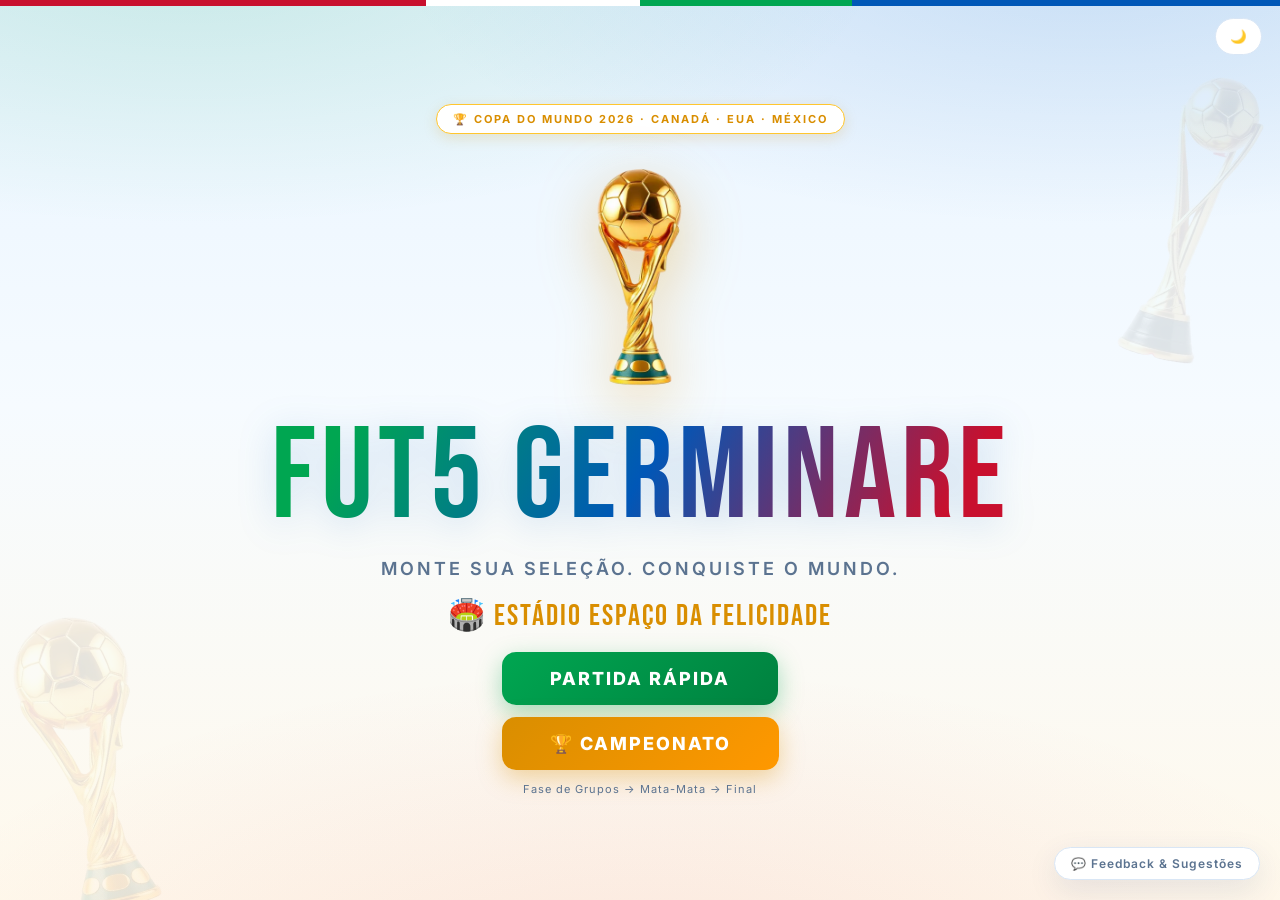
==== commit ca38849a: "Merge branch 'main' of https://github.com/rbceezus/fut5-germinare into feat/01-modo_campeonato" ====
--- a/futGerminare.html
+++ b/futGerminare.html
@@ -1027,7 +1027,11 @@
   <div class="splash-logo">Fut5 Germinare</div>
   <div class="splash-sub">Monte sua seleção. Conquiste o mundo.</div>
   <div class="splash-venue">🏟️ Estádio Espaço da Felicidade</div>
-  <button class="btn btn-primary" onclick="startDraft()">Jogar</button>
+  <div style="display:flex;flex-direction:column;gap:12px;align-items:center;">
+    <button class="btn btn-primary" onclick="startGame('quick')">Partida Rápida</button>
+    <button class="btn btn-primary" style="background:linear-gradient(135deg,var(--gold),#ff9800);box-shadow:0 8px 24px rgba(217,142,0,0.35);" onclick="startGame('cup')">🏆 Campeonato</button>
+    <span style="font-size:11px;color:var(--text-muted);letter-spacing:1px;">Fase de Grupos → Mata-Mata → Final</span>
+  </div>
 </div>
 
 <!-- DRAFT SCREEN -->
@@ -1059,7 +1063,7 @@
   <div class="field" id="field"></div>
   <div class="bench-area" id="bench"></div>
   <div id="chemistryBar" style="min-height:28px;text-align:center;font-size:12px;color:var(--text-muted);letter-spacing:1px;"></div>
-  <button class="btn btn-primary confirm-formation" id="confirmBtn" onclick="startMatch()" style="display:none;">
+  <button class="btn btn-primary confirm-formation" id="confirmBtn" onclick="confirmFormation()" style="display:none;">
     Iniciar Partida
   </button>
 </div>
@@ -1067,7 +1071,7 @@
 <!-- MATCH SCREEN -->
 <div id="match" class="screen">
   <div class="match-venue">Estádio Espaço da Felicidade</div>
-  <div class="match-title"><img class="title-trophy" src="[data-uri]" alt="">GRANDE FINAL · COPA 26<img class="title-trophy" src="[data-uri]" alt="" style="transform:scaleX(-1)"></div>
+  <div class="match-title" id="matchTitle"><img class="title-trophy" src="[data-uri]" alt=""><span id="matchTitleText">GRANDE FINAL · COPA 26</span><img class="title-trophy" src="[data-uri]" alt="" style="transform:scaleX(-1)"></div>
   <div class="scoreboard">
     <div class="team-side">
       <div class="team-name" id="teamHomeName">SUA SELEÇÃO</div>
@@ -1122,10 +1126,44 @@
   <div class="result-score" id="resultScore"></div>
   <div class="result-mvp" id="resultMvp"></div>
   <div class="result-details" id="resultDetails"></div>
-  <div id="resultEvents" class="match-events" style="max-width:700px;"></div><button class="btn btn-primary" onclick="resetGame()">Jogar novamente</button>
+  <div id="resultEvents" class="match-events" style="max-width:700px;"></div><button class="btn btn-primary" id="resultBtn" onclick="resetGame()">Jogar novamente</button>
 </div>
 
+<!-- TOURNAMENT GROUP STAGE -->
+<div id="tournament" class="screen">
+  <div style="font-family:'Bebas Neue',cursive;font-size:32px;letter-spacing:3px;color:var(--gold);text-align:center;" id="tournamentTitle">FASE DE GRUPOS</div>
+  <div style="font-family:'Bebas Neue',cursive;font-size:20px;color:var(--green-dark);letter-spacing:2px;text-align:center;" id="tournamentPhase"></div>
+  <div id="groupContainer" style="display:grid;grid-template-columns:repeat(auto-fit,minmax(260px,1fr));gap:14px;max-width:880px;width:100%;"></div>
+  <button class="btn btn-primary" id="tournamentBtn" onclick="nextCupMatch()">Jogar Próxima Partida</button>
+</div>
+
+<!-- BRACKET (Knockout) -->
+<div id="bracket" class="screen">
+  <div style="font-family:'Bebas Neue',cursive;font-size:32px;letter-spacing:3px;color:var(--gold);text-align:center;">MATA-MATA</div>
+  <div style="font-family:'Bebas Neue',cursive;font-size:20px;color:var(--green-dark);letter-spacing:2px;text-align:center;" id="bracketPhase"></div>
+  <div id="bracketContainer" style="display:flex;gap:18px;align-items:center;overflow-x:auto;max-width:100%;padding:10px;"></div>
+  <button class="btn btn-primary" id="bracketBtn" onclick="nextCupMatch()">Jogar Partida</button>
+</div>
+
+<!-- ELIMINATED -->
+<div id="eliminated" class="screen">
+  <div style="font-family:'Bebas Neue',cursive;font-size:clamp(40px,10vw,72px);color:var(--red);letter-spacing:4px;">ELIMINADO</div>
+  <div id="elimSub" style="color:var(--text-muted);font-size:16px;max-width:400px;text-align:center;">Seu time não avançou.</div>
+  <button class="btn btn-primary" onclick="resetGame()">Tentar Novamente</button>
+</div>
+
 <script>
+// ===================== GAME MODE =====================
+let gameMode = 'quick'; // 'quick' or 'cup'
+let tournament = null;
+let _cupMatch = null;
+let _cupIsHome = true;
+
+function startGame(mode) {
+  gameMode = mode;
+  startDraft();
+}
+
 // ===================== MOCK DATA =====================
 // posicao_favorita: 'gk' | 'zag' | 'ata'
 // Buff: +2 OVR se jogado na posição favorita
@@ -1739,7 +1777,10 @@
 }
 
 function startMatch() {
-  generateAwayTeam();
+  if (gameMode !== 'cup') {
+    generateAwayTeam();
+    updateMatchTitle('GRANDE FINAL · COPA 26');
+  }
 
   const homePlayers = Object.values(state.formation);
 
@@ -1917,7 +1958,18 @@
       document.getElementById('matchProgress').style.width = progress + '%';
 
       if (idx === events.length - 1) {
-        setTimeout(() => { if(state.matchGoalsHome===state.matchGoalsAway){simulatePenalties();} else {showResult();}}, 1500);
+        setTimeout(() => {
+          if (state.matchGoalsHome === state.matchGoalsAway) {
+            // In cup groups, draw is fine — no penalties
+            if (gameMode === 'cup' && tournament && tournament.phase === 'groups') {
+              showResult();
+            } else {
+              simulatePenalties();
+            }
+          } else {
+            showResult();
+          }
+        }, 1500);
       }
     }, delay);
     delay += 1200 + Math.random() * 800;
@@ -2079,12 +2131,15 @@
   }
 
   if (won) {
-    banner.textContent = 'CAMPEÃO DO MUNDO!';
+    banner.textContent = 'VITÓRIA!';
     banner.className = 'result-banner win';
-    trophyImg.style.display = 'block';
-    launchConfetti();
+    trophyImg.style.display = 'none';
+  } else if (!state.penalties && h === a) {
+    banner.textContent = 'EMPATE';
+    banner.className = 'result-banner draw';
+    trophyImg.style.display = 'none';
   } else {
-    banner.textContent = 'VICE-CAMPEÃO';
+    banner.textContent = 'DERROTA';
     banner.className = 'result-banner lose';
     trophyImg.style.display = 'none';
   }
@@ -2150,6 +2205,34 @@
     </div>
   `;
 
+  // Cup mode: adapt result button
+  const resultBtn = document.getElementById('resultBtn');
+  if (gameMode === 'cup' && tournament) {
+    const t = tournament;
+    if (t.phase === 'final' && won) {
+      banner.textContent = 'CAMPEÃO DO MUNDO!';
+      banner.className = 'result-banner win';
+      trophyImg.style.display = 'block';
+      resultBtn.textContent = 'Jogar Novamente';
+      resultBtn.onclick = () => resetGame();
+      launchConfetti();
+    } else if (t.phase !== 'groups' && !won) {
+      resultBtn.textContent = 'Continuar';
+      resultBtn.onclick = () => cupAfterMatch();
+    } else {
+      resultBtn.textContent = 'Continuar';
+      resultBtn.onclick = () => cupAfterMatch();
+    }
+  } else {
+    resultBtn.textContent = 'Jogar novamente';
+    resultBtn.onclick = () => resetGame();
+    if (won) {
+      trophyImg.style.display = 'block';
+      banner.textContent = 'CAMPEÃO DO MUNDO!';
+      launchConfetti();
+    }
+  }
+
   showScreen('result');
 }
 
@@ -2323,9 +2406,322 @@
   state.scheme = 'quadrado';
   state.formation = { gk: null, s1: null, s2: null, s3: null, s4: null };
   state.selectedBenchPlayer = null;
+  gameMode = 'quick';
+  tournament = null;
   showScreen('splash');
 }
 
+// ===================== CONFIRM FORMATION (dispatch) =====================
+function confirmFormation() {
+  if (gameMode === 'cup') {
+    setupCup();
+  } else {
+    startMatch();
+  }
+}
+
+// ===================== CAMPEONATO =====================
+function setupCup() {
+  const usedIds = new Set(state.myPicks.map(p => p.id));
+  const availablePlayers = shuffle(ALL_PLAYERS.filter(p => !usedIds.has(p.id)));
+  const teamNames = shuffle([...TEAM_NAMES_AWAY, "Caneta Azul FC", "Zaga de Ferro", "Chapéu FC", "Firula United", "Tabela Mágica"]);
+  const aiTeams = [];
+
+  for (let i = 0; i < 15; i++) {
+    const players = availablePlayers.splice(0, Math.min(5, availablePlayers.length));
+    while (players.length < 5) {
+      players.push({ id: 2000 + i * 10 + players.length, name: "Reserva", team: "?", ovr: 50 + Math.floor(Math.random() * 40), posicao_favorita: 'ata' });
+    }
+    aiTeams.push({ name: teamNames[i] || `Time ${i+1}`, players, ovr: avgOvr(players), isPlayer: false });
+  }
+
+  const myTeam = {
+    name: "SUA SELEÇÃO",
+    players: Object.values(state.formation).filter(Boolean),
+    ovr: avgOvr(Object.values(state.formation).filter(Boolean)),
+    isPlayer: true,
+  };
+
+  const allTeams = shuffle([myTeam, ...aiTeams]);
+  const groups = [[], [], [], []];
+  const pidx = allTeams.findIndex(t => t.isPlayer);
+  groups[0].push(allTeams.splice(pidx, 1)[0]);
+  for (let i = 0; i < 3; i++) groups[0].push(allTeams.shift());
+  for (let g = 1; g <= 3; g++) for (let i = 0; i < 4; i++) groups[g].push(allTeams.shift());
+
+  groups.forEach(gr => gr.forEach(t => { t.pts=0; t.gf=0; t.ga=0; t.w=0; t.d=0; t.l=0; }));
+
+  const groupMatches = [];
+  groups.forEach((gr, gIdx) => {
+    for (let i = 0; i < gr.length; i++)
+      for (let j = i+1; j < gr.length; j++)
+        groupMatches.push({ home: gr[i], away: gr[j], group: gIdx, played: false, scoreH: 0, scoreA: 0 });
+  });
+  groupMatches.sort((a, b) => {
+    const ap = a.home.isPlayer || a.away.isPlayer;
+    const bp = b.home.isPlayer || b.away.isPlayer;
+    return ap === bp ? 0 : ap ? -1 : 1;
+  });
+
+  tournament = { groups, groupMatches, phase: 'groups', knockout: [] };
+  showScreen('tournament');
+  renderGroupStage();
+}
+
+function renderGroupStage() {
+  const t = tournament;
+  const groupNames = ['A','B','C','D'];
+  document.getElementById('tournamentTitle').textContent = 'FASE DE GRUPOS';
+
+  const playerMatches = t.groupMatches.filter(m => (m.home.isPlayer || m.away.isPlayer) && !m.played);
+  const totalPM = t.groupMatches.filter(m => m.home.isPlayer || m.away.isPlayer).length;
+  const played = totalPM - playerMatches.length;
+  const btn = document.getElementById('tournamentBtn');
+
+  if (playerMatches.length > 0) {
+    document.getElementById('tournamentPhase').textContent = `Jogo ${played + 1} de ${totalPM}`;
+    btn.textContent = 'Jogar Próxima Partida';
+    btn.onclick = () => nextCupMatch();
+    btn.style.display = 'block';
+  } else {
+    simRemainingGroups();
+    document.getElementById('tournamentPhase').textContent = 'Fase encerrada';
+    const sorted = [...t.groups[0]].sort(groupSort);
+    const pos = sorted.findIndex(tm => tm.isPlayer);
+    if (pos >= 2) {
+      btn.style.display = 'none';
+      setTimeout(() => {
+        document.getElementById('elimSub').textContent = `Seu time ficou em ${pos+1}º no Grupo A e foi eliminado.`;
+        showScreen('eliminated');
+      }, 500);
+    } else {
+      btn.textContent = 'Avançar para Mata-Mata';
+      btn.onclick = () => setupKnockout();
+      btn.style.display = 'block';
+    }
+  }
+
+  const container = document.getElementById('groupContainer');
+  container.innerHTML = '';
+  t.groups.forEach((gr, gIdx) => {
+    const sorted = [...gr].sort(groupSort);
+    const allDone = t.groupMatches.filter(m => m.group === gIdx).every(m => m.played);
+    const card = document.createElement('div');
+    card.style.cssText = 'background:var(--card);border:1px solid var(--line);border-radius:14px;padding:14px;box-shadow:var(--shadow);';
+    card.innerHTML = `
+      <div style="font-family:'Bebas Neue',cursive;font-size:18px;color:var(--green-dark);letter-spacing:2px;text-align:center;margin-bottom:8px;">Grupo ${groupNames[gIdx]}</div>
+      <table style="width:100%;border-collapse:collapse;font-size:11px;">
+        <tr style="color:var(--text-muted);font-weight:600;"><th style="text-align:left;padding:4px 2px;">Time</th><th>J</th><th>V</th><th>E</th><th>D</th><th>GF</th><th>GA</th><th>Pts</th></tr>
+        ${sorted.map((tm, idx) => {
+          let color = 'var(--text)';
+          if (allDone && idx < 2) color = 'var(--green-dark)';
+          if (allDone && idx >= 2) color = 'var(--text-muted)';
+          const bold = tm.isPlayer ? 'font-weight:800;' : '';
+          return `<tr style="color:${color};${bold}border-bottom:1px solid var(--line);">
+            <td style="text-align:left;padding:6px 2px;">${tm.isPlayer ? '⭐ ' : ''}${tm.name}</td>
+            <td style="text-align:center;">${tm.w+tm.d+tm.l}</td><td style="text-align:center;">${tm.w}</td><td style="text-align:center;">${tm.d}</td><td style="text-align:center;">${tm.l}</td>
+            <td style="text-align:center;">${tm.gf}</td><td style="text-align:center;">${tm.ga}</td><td style="text-align:center;font-weight:700;">${tm.pts}</td></tr>`;
+        }).join('')}
+      </table>`;
+    container.appendChild(card);
+  });
+}
+
+function groupSort(a, b) {
+  return (b.pts - a.pts) || ((b.gf - b.ga) - (a.gf - a.ga)) || (b.gf - a.gf);
+}
+
+function simRemainingGroups() {
+  tournament.groupMatches.forEach(m => {
+    if (m.played) return;
+    const r = simAI(m.home, m.away);
+    m.scoreH = r.h; m.scoreA = r.a; m.played = true;
+    applyGroupResult(m.home, m.away, r.h, r.a);
+  });
+}
+
+function simAI(tA, tB) {
+  const diff = tA.ovr - tB.ovr;
+  const ch = Math.max(0.25, Math.min(0.75, 0.5 + diff * 0.005));
+  let h = 0, a = 0;
+  for (let i = 0; i < 8; i++) { if (Math.random() < 0.25) { if (Math.random() < ch) h++; else a++; } }
+  return { h, a };
+}
+
+function applyGroupResult(tH, tA, gH, gA) {
+  tH.gf += gH; tH.ga += gA; tA.gf += gA; tA.ga += gH;
+  if (gH > gA) { tH.pts += 3; tH.w++; tA.l++; }
+  else if (gH < gA) { tA.pts += 3; tA.w++; tH.l++; }
+  else { tH.pts++; tA.pts++; tH.d++; tA.d++; }
+}
+
+function setupKnockout() {
+  const t = tournament;
+  t.phase = 'quarters';
+  const qualified = [];
+  t.groups.forEach(gr => {
+    const sorted = [...gr].sort(groupSort);
+    qualified.push(sorted[0], sorted[1]);
+  });
+  t.knockout = [
+    { round: 'quarters', matches: [
+      { home: qualified[0], away: qualified[3], played: false, scoreH:0, scoreA:0, pens:null },
+      { home: qualified[4], away: qualified[7], played: false, scoreH:0, scoreA:0, pens:null },
+      { home: qualified[2], away: qualified[1], played: false, scoreH:0, scoreA:0, pens:null },
+      { home: qualified[6], away: qualified[5], played: false, scoreH:0, scoreA:0, pens:null },
+    ]},
+    { round: 'semis', matches: [
+      { home:null, away:null, played:false, scoreH:0, scoreA:0, pens:null },
+      { home:null, away:null, played:false, scoreH:0, scoreA:0, pens:null },
+    ]},
+    { round: 'final', matches: [
+      { home:null, away:null, played:false, scoreH:0, scoreA:0, pens:null },
+    ]},
+  ];
+  showScreen('bracket');
+  renderBracket();
+}
+
+function renderBracket() {
+  const t = tournament;
+  const container = document.getElementById('bracketContainer');
+  container.innerHTML = '';
+  const names = { quarters:'QUARTAS', semis:'SEMI', final:'FINAL' };
+  document.getElementById('bracketPhase').textContent = names[t.phase] || '';
+
+  t.knockout.forEach(round => {
+    const col = document.createElement('div');
+    col.style.cssText = 'display:flex;flex-direction:column;gap:16px;min-width:170px;';
+    col.innerHTML = `<div style="font-family:'Bebas Neue',cursive;font-size:14px;color:var(--text-muted);text-align:center;letter-spacing:2px;">${names[round.round]}</div>`;
+    round.matches.forEach(match => {
+      const isCurr = !match.played && match.home && match.away && (match.home.isPlayer || match.away.isPlayer) && t.phase === round.round;
+      const el = document.createElement('div');
+      el.style.cssText = `background:var(--card);border-radius:10px;padding:10px;border:${isCurr ? '2px solid var(--green)' : '1px solid var(--line)'};box-shadow:${isCurr ? '0 0 12px rgba(0,166,81,0.3)' : 'var(--shadow)'};`;
+      const hN = match.home ? (match.home.isPlayer ? '⭐ SUA SELEÇÃO' : match.home.name) : '???';
+      const aN = match.away ? (match.away.isPlayer ? '⭐ SUA SELEÇÃO' : match.away.name) : '???';
+      let hStyle = '', aStyle = '';
+      if (match.played) {
+        const hWon = match.scoreH > match.scoreA || (match.pens && match.pens.winner === 'home');
+        hStyle = hWon ? 'color:var(--green-dark);font-weight:700;' : 'color:var(--text-muted);opacity:0.6;';
+        aStyle = hWon ? 'color:var(--text-muted);opacity:0.6;' : 'color:var(--green-dark);font-weight:700;';
+      }
+      el.innerHTML = `
+        <div style="display:flex;justify-content:space-between;font-size:12px;padding:3px 0;${hStyle}"><span>${hN}</span><span style="font-family:'Bebas Neue',cursive;font-size:18px;">${match.played ? match.scoreH : ''}</span></div>
+        <div style="display:flex;justify-content:space-between;font-size:12px;padding:3px 0;${aStyle}"><span>${aN}</span><span style="font-family:'Bebas Neue',cursive;font-size:18px;">${match.played ? match.scoreA : ''}</span></div>`;
+      col.appendChild(el);
+    });
+    container.appendChild(col);
+  });
+
+  const btn = document.getElementById('bracketBtn');
+  const currRound = t.knockout.find(r => r.round === t.phase);
+  const pMatch = currRound?.matches.find(m => !m.played && m.home && m.away && (m.home.isPlayer || m.away.isPlayer));
+  btn.style.display = pMatch ? 'block' : 'none';
+}
+
+function nextCupMatch() {
+  const t = tournament;
+  if (t.phase === 'groups') {
+    const match = t.groupMatches.find(m => (m.home.isPlayer || m.away.isPlayer) && !m.played);
+    if (!match) return;
+    const isHome = match.home.isPlayer;
+    _cupMatch = match;
+    _cupIsHome = isHome;
+    const opp = isHome ? match.away : match.home;
+    state.awayTeam = opp.players;
+    state.awayName = opp.name;
+    const played = t.groupMatches.filter(m => (m.home.isPlayer || m.away.isPlayer) && m.played).length;
+    updateMatchTitle('FASE DE GRUPOS - JOGO ' + (played + 1) + '/3');
+    startMatch();
+  } else {
+    const currRound = t.knockout.find(r => r.round === t.phase);
+    const match = currRound.matches.find(m => !m.played && m.home && m.away && (m.home.isPlayer || m.away.isPlayer));
+    if (!match) return;
+    const isHome = match.home.isPlayer;
+    _cupMatch = match;
+    _cupIsHome = isHome;
+    const opp = isHome ? match.away : match.home;
+    state.awayTeam = opp.players;
+    state.awayName = opp.name;
+    const phaseNames = {quarter:'QUARTAS DE FINAL',semi:'SEMIFINAL',final:'GRANDE FINAL'};
+    updateMatchTitle((phaseNames[t.phase] || t.phase.toUpperCase()) + ' · COPA 26');
+    startMatch();
+  }
+}
+
+function updateMatchTitle(text) {
+  const el = document.getElementById('matchTitleText');
+  if (el) el.textContent = text;
+}
+
+function cupAfterMatch() {
+  const t = tournament;
+  const h = state.matchGoalsHome, a = state.matchGoalsAway;
+  const match = _cupMatch;
+
+  if (_cupIsHome) { match.scoreH = h; match.scoreA = a; }
+  else { match.scoreH = a; match.scoreA = h; }
+  match.played = true;
+  if (state.penalties) match.pens = state.penalties;
+
+  if (t.phase === 'groups') {
+    applyGroupResult(match.home, match.away, match.scoreH, match.scoreA);
+    showScreen('tournament');
+    renderGroupStage();
+  } else {
+    // Check if player won (in match sim, player is always 'home')
+    let playerWon = h > a || (state.penalties && state.penalties.winner === 'home');
+
+    if (!playerWon) {
+      const rn = { quarters:'nas Quartas', semis:'na Semifinal', final:'na Final' };
+      document.getElementById('elimSub').textContent = `Eliminado ${rn[t.phase]}.`;
+      showScreen('eliminated');
+      return;
+    }
+
+    if (t.phase === 'final') {
+      // Already shows CAMPEÃO in showResult
+      return;
+    }
+
+    advanceBracket();
+    showScreen('bracket');
+    renderBracket();
+  }
+}
+
+function advanceBracket() {
+  const t = tournament;
+  const idx = t.knockout.findIndex(r => r.round === t.phase);
+  const curr = t.knockout[idx];
+  // Sim AI matches
+  curr.matches.forEach(m => {
+    if (m.played || !m.home || !m.away) return;
+    const r = simAI(m.home, m.away);
+    m.scoreH = r.h; m.scoreA = r.a;
+    if (r.h === r.a) {
+      let hp=0,ap=0;
+      for(let i=0;i<5;i++){if(Math.random()<0.7)hp++;if(Math.random()<0.7)ap++;}
+      while(hp===ap){if(Math.random()<0.7)hp++;else ap++;}
+      m.pens = { home:hp, away:ap, winner:hp>ap?'home':'away' };
+    }
+    m.played = true;
+  });
+  // Fill next
+  if (idx < t.knockout.length - 1) {
+    const next = t.knockout[idx + 1];
+    const winners = curr.matches.map(m => {
+      const hWon = m.scoreH > m.scoreA || (m.pens && m.pens.winner === 'home');
+      return hWon ? m.home : m.away;
+    });
+    for (let i = 0; i < next.matches.length; i++) {
+      next.matches[i].home = winners[i*2] || null;
+      next.matches[i].away = winners[i*2+1] || null;
+    }
+    if (t.phase === 'quarters') t.phase = 'semis';
+    else if (t.phase === 'semis') t.phase = 'final';
+  }
+}
 const themeBtn=document.getElementById('themeToggle');
 
 if(localStorage.getItem('fg_theme')==='dark'){document.body.classList.add('dark');}
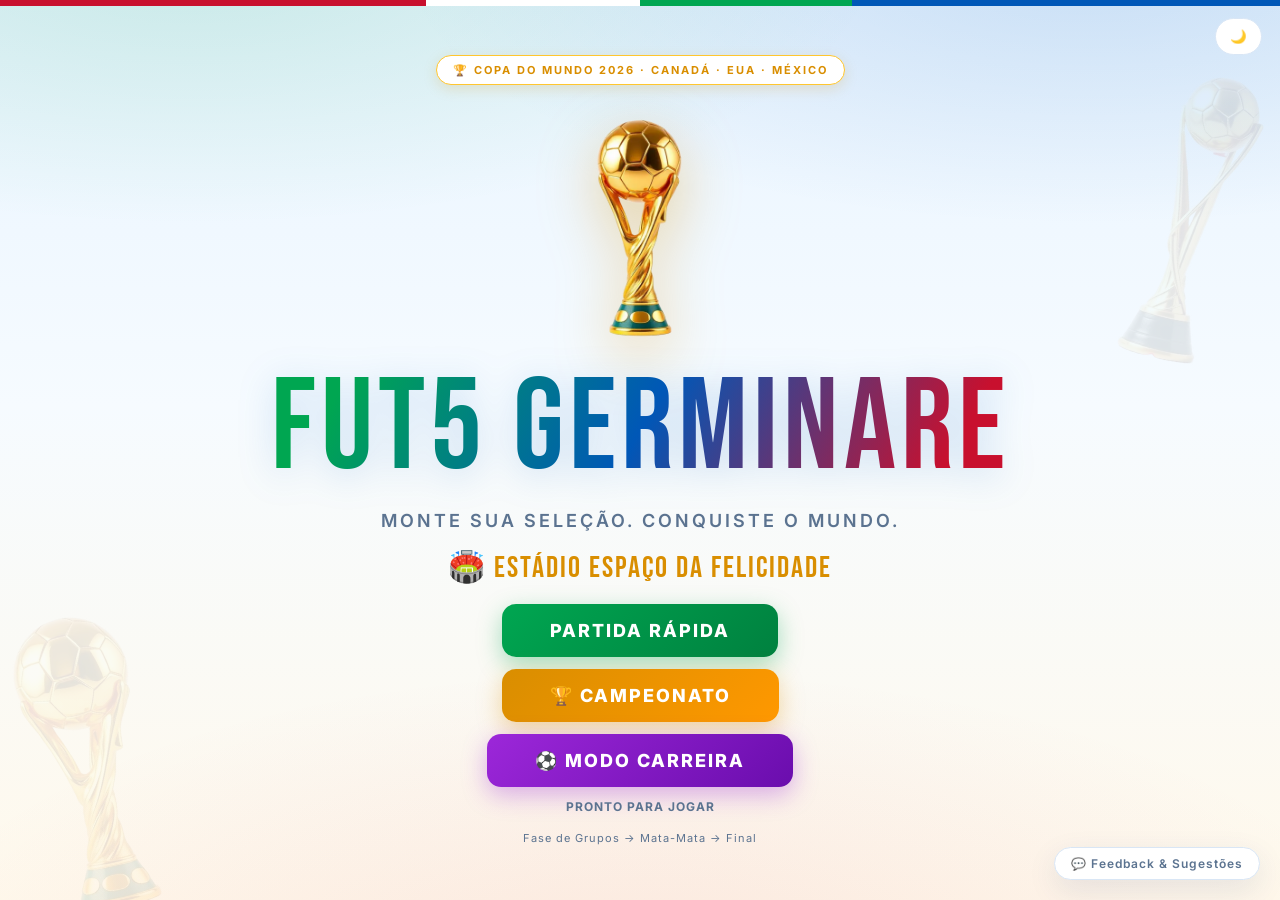
==== commit 22619b23: "Modo carreira + correcao overall fazer sentido + penalidade goleiro posicao errada + impacto cartao " ====
--- a/futGerminare.html
+++ b/futGerminare.html
@@ -1013,10 +1013,131 @@
 .goal-event{background:linear-gradient(90deg,rgba(255,198,46,.25),rgba(255,198,46,.08));border-left:5px solid var(--gold-bright)!important;padding:12px 10px!important;border-radius:10px;transform:scale(1.02)}
 .goal-event .event-icon{font-size:24px}
 
+.hub-actions{
+  display:flex;flex-direction:column;gap:12px;
+  max-width:640px;width:100%;
+}
+
+.hub-btn{
+  display:flex;align-items:center;gap:12px;width:100%;
+  padding:15px 18px;border-radius:14px;
+  border:2px solid var(--line);background:var(--card);
+  cursor:pointer;box-shadow:var(--shadow);
+  font-family:'Bebas Neue',cursive;font-size:20px;letter-spacing:2px;
+  color:var(--text);text-transform:uppercase;
+  transition:all .25s ease;
+}
+.hub-btn:hover{transform:translateY(-3px);box-shadow:0 14px 30px rgba(20,60,120,0.18);}
+.hub-btn:active{transform:translateY(-1px);}
+
+.hub-btn-ico{
+  flex:0 0 40px;width:40px;height:40px;border-radius:11px;
+  display:flex;align-items:center;justify-content:center;
+  font-size:20px;background:rgba(20,60,120,0.06);transition:all .25s ease;
+}
+.hub-btn-txt{flex:1;text-align:left;line-height:1;}
+.hub-btn-arw{font-size:22px;opacity:.85;}
+
+/* CARRER PLAY */
+
+
+/* grade 2x2 dos secundários */
+.hub-grid{display:grid;grid-template-columns:1fr 1fr;gap:12px;}
+@media (max-width:480px){.hub-grid{grid-template-columns:1fr;}}
+
+.hub-c-purple{border-color:var(--purple);color:var(--purple);}
+.hub-c-purple .hub-btn-ico{background:rgba(156,39,217,0.12);}
+.hub-c-purple:hover{background:linear-gradient(135deg,var(--purple),#6a0dad);color:#fff;}
+
+.hub-c-blue{border-color:var(--blue);color:var(--blue);}
+.hub-c-blue .hub-btn-ico{background:var(--blue-soft);}
+.hub-c-blue:hover{background:linear-gradient(135deg,var(--blue),#003e85);color:#fff;}
+
+.hub-c-green{border-color:var(--green-dark);color:var(--green-dark);}
+.hub-c-green .hub-btn-ico{background:var(--green-soft);}
+.hub-c-green:hover{background:linear-gradient(135deg,var(--green),var(--green-dark));color:#fff;}
+
+.hub-c-gold{border-color:var(--gold-bright);color:var(--gold);}
+.hub-c-gold .hub-btn-ico{background:var(--gold-soft);}
+.hub-c-gold:hover{background:linear-gradient(135deg,var(--gold-bright),var(--gold));color:#fff;}
+
+/* ícone fica branco translúcido no hover dos coloridos */
+.hub-c-purple:hover .hub-btn-ico,
+.hub-c-blue:hover .hub-btn-ico,
+.hub-c-green:hover .hub-btn-ico,
+.hub-c-gold:hover .hub-btn-ico{background:rgba(255,255,255,0.20);}
+
+/* Voltar ao menu discreto */
+.hub-back{
+  align-self:center;margin-top:4px;background:transparent;border:none;
+  cursor:pointer;color:var(--text-muted);
+  font-family:'Inter',sans-serif;font-weight:700;font-size:12px;
+  letter-spacing:2px;text-transform:uppercase;
+  padding:8px 16px;border-radius:10px;transition:all .25s ease;
+}
+.hub-back:hover{color:var(--text);background:rgba(20,60,120,0.06);}
+
+
+/* ============ LOADING FEEDBACK ============ */
+.loading-overlay {
+  position: fixed;
+  inset: 0;
+  z-index: 10000;
+  display: none;
+  align-items: center;
+  justify-content: center;
+  flex-direction: column;
+  gap: 16px;
+  background: rgba(242, 248, 255, 0.82);
+  backdrop-filter: blur(8px);
+  text-align: center;
+}
+.loading-overlay.active { display: flex; }
+.loading-ball {
+  width: 58px;
+  height: 58px;
+  border-radius: 50%;
+  background: radial-gradient(circle at 35% 30%, #fff 0 12%, var(--gold-bright) 13% 32%, var(--green) 33% 58%, var(--blue) 59% 100%);
+  box-shadow: 0 14px 32px rgba(0, 87, 183, 0.28);
+  animation: loading-kick 0.85s ease-in-out infinite alternate;
+}
+.loading-text {
+  font-family: 'Bebas Neue', cursive;
+  font-size: 28px;
+  letter-spacing: 2px;
+  color: var(--green-dark);
+}
+.loading-subtext {
+  color: var(--text-muted);
+  font-size: 13px;
+  font-weight: 700;
+  letter-spacing: 1px;
+  text-transform: uppercase;
+}
+.loading-status {
+  min-height: 20px;
+  font-size: 12px;
+  color: var(--text-muted);
+  font-weight: 700;
+  letter-spacing: 1px;
+  text-transform: uppercase;
+}
+@keyframes loading-kick {
+  from { transform: translateY(0) rotate(-8deg) scale(0.96); }
+  to { transform: translateY(-14px) rotate(10deg) scale(1.04); }
+}
+body.is-loading { cursor: wait; }
+
 </style>
 </head>
 <body>
 <button class='theme-toggle' id='themeToggle'>🌙</button>
+<div id="loadingOverlay" class="loading-overlay" aria-live="polite" aria-busy="true">
+  <div class="loading-ball"></div>
+  <div id="loadingText" class="loading-text">Carregando...</div>
+  <div class="loading-subtext">Preparando o gramado</div>
+</div>
+
 
 <!-- SPLASH SCREEN -->
 <div id="splash" class="screen active">
@@ -1030,6 +1151,8 @@
   <div style="display:flex;flex-direction:column;gap:12px;align-items:center;">
     <button class="btn btn-primary" onclick="startGame('quick')">Partida Rápida</button>
     <button class="btn btn-primary" style="background:linear-gradient(135deg,var(--gold),#ff9800);box-shadow:0 8px 24px rgba(217,142,0,0.35);" onclick="startGame('cup')">🏆 Campeonato</button>
+    <button class="btn btn-primary" style="background:linear-gradient(135deg,var(--purple),#6a0dad);box-shadow:0 8px 24px rgba(156,39,217,0.35);" onclick="openCareerMode()">⚽ Modo Carreira</button>
+    <div id="menuStatus" class="loading-status">Pronto para jogar</div>
     <span style="font-size:11px;color:var(--text-muted);letter-spacing:1px;">Fase de Grupos → Mata-Mata → Final</span>
   </div>
 </div>
@@ -1154,14 +1277,17 @@
 
 <script>
 // ===================== GAME MODE =====================
-let gameMode = 'quick'; // 'quick' or 'cup'
+let gameMode = 'quick'; // 'quick', 'cup' ou 'career'
 let tournament = null;
 let _cupMatch = null;
 let _cupIsHome = true;
 
 function startGame(mode) {
-  gameMode = mode;
-  startDraft();
+  const label = mode === 'cup' ? 'Carregando campeonato...' : 'Carregando partida rápida...';
+  runWithLoading(label, () => {
+    gameMode = mode;
+    startDraft();
+  });
 }
 
 // ===================== MOCK DATA =====================
@@ -1169,78 +1295,82 @@
 // Buff: +2 OVR se jogado na posição favorita
 const ALL_PLAYERS = [
   { id:1,  name:"Tuts",                 team:"3E", ovr:71, posicao_favorita:"zag"  },
-  { id:2,  name:"Severo",               team:"3E", ovr:87, posicao_favorita:"ata" },
-  { id:3,  name:"Severo (Pós-Cabeçada)",team:"3E", ovr:71, posicao_favorita:"ata" },
+  { id:2,  name:"Severo",               team:"3E", ovr:82, posicao_favorita:"ata" },
+  { id:3,  name:"Severo (Pós-Cabeçada)",team:"3E", ovr:67, posicao_favorita:"ata" },
   { id:4,  name:"Priminho",             team:"3E", ovr:62, posicao_favorita:"gk" },
-  { id:5,  name:"Lucas Graças",         team:"3E", ovr:93, posicao_favorita:"gk" },
-  { id:6,  name:"Marcola",              team:"3E", ovr:67, posicao_favorita:"zag" },
-  { id:7,  name:"Marcola (Prime)",      team:"3E", ovr:98, posicao_favorita:"zag" },
+  { id:5,  name:"Lucas Graças",         team:"3E", ovr:91, posicao_favorita:"gk" },
+  { id:6,  name:"Marcola",              team:"3E", ovr:69, posicao_favorita:"zag" },
+  { id:7,  name:"Marcola (Prime)",      team:"3E", ovr:96, posicao_favorita:"zag" },
   { id:8,  name:"Samuel",               team:"3E", ovr:80, posicao_favorita:"ata" },
-  { id:9,  name:"Thigas",               team:"3E", ovr:85, posicao_favorita:"ata" },
+  { id:9,  name:"Thigas",               team:"3E", ovr:83, posicao_favorita:"ata" },
   { id:10, name:"Braz (Demônio)",       team:"3F", ovr:99, posicao_favorita:"ata" },
-  { id:11, name:"Braz (Cara de choro)", team:"3F", ovr:83, posicao_favorita:"ata" },
-  { id:12, name:"De Longhi",            team:"3F", ovr:79, posicao_favorita:"zag" },
-  { id:13, name:"Paulino",              team:"3F", ovr:81, posicao_favorita:"zag" },
-  { id:14, name:"Alemão Descalço",      team:"3F", ovr:96, posicao_favorita:"ata" },
-  { id:15, name:"Alemão De Tênis",      team:"3F", ovr:86, posicao_favorita:"ata" },
-  { id:16, name:"Nakashima (DJ)",       team:"3F", ovr:92, posicao_favorita:"ata" },
-  { id:17, name:"Petê",                 team:"3F", ovr:84, posicao_favorita:"ata" },
-  { id:18, name:"Alisson",              team:"3G", ovr:89, posicao_favorita:"ata"  },
-  { id:19, name:"Cadu",                 team:"3G", ovr:79, posicao_favorita:"gk" },
-  { id:20, name:"Inacio",               team:"3G", ovr:86, posicao_favorita:"ata" },
-  { id:21, name:"Joás (Chupeira)",      team:"3G", ovr:95, posicao_favorita:"zag" },
-  { id:22, name:"Lins",                 team:"3G", ovr:92, posicao_favorita:"ata" },
-  { id:23, name:"D'addio",              team:"3G", ovr:90, posicao_favorita:"ata" },
-  { id:24, name:"Vitão",                team:"3G", ovr:79, posicao_favorita:"gk" },
-  { id:25, name:"Fellipão",             team:"3H", ovr:79, posicao_favorita:"gk"  },
-  { id:26, name:"Gui Costa",            team:"3H", ovr:88, posicao_favorita:"ata" },
-  { id:27, name:"Gui Costa (Sem Ciscar)",team:"3H",ovr:82, posicao_favorita:"ata" },
+  { id:11, name:"Braz (Cara de Choro)", team:"3F", ovr:80, posicao_favorita:"ata" },
+  { id:12, name:"De Longhi",            team:"3F", ovr:77, posicao_favorita:"zag" },
+  { id:13, name:"Paulino",              team:"3F", ovr:80, posicao_favorita:"zag" },
+  { id:14, name:"Alemão (Descalço)",    team:"3F", ovr:94, posicao_favorita:"ata" },
+  { id:15, name:"Alemão (Air Force)",   team:"3F", ovr:83, posicao_favorita:"ata" },
+  { id:16, name:"Nakashima (DJ)",       team:"3F", ovr:85, posicao_favorita:"ata" },
+  { id:17, name:"Petê",                 team:"3F", ovr:79, posicao_favorita:"ata" },
+  { id:18, name:"Alisson (Sem Lelê)",   team:"3G", ovr:82, posicao_favorita:"ata" },
+  { id:19, name:"Cadu",                 team:"3G", ovr:75, posicao_favorita:"zag" },
+  { id:20, name:"Inacio",               team:"3G", ovr:84, posicao_favorita:"ata" },
+  { id:21, name:"Joás (Chupeira)",      team:"3G", ovr:94, posicao_favorita:"zag" },
+  { id:22, name:"Lins",                 team:"3G", ovr:93, posicao_favorita:"ata" },
+  { id:23, name:"D'addio",              team:"3G", ovr:88, posicao_favorita:"ata" },
+  { id:24, name:"Vitão",                team:"3G", ovr:76, posicao_favorita:"gk" },
+  { id:25, name:"Fellipão",             team:"3H", ovr:78, posicao_favorita:"gk"  },
+  { id:26, name:"Gui Costa",            team:"3H", ovr:90, posicao_favorita:"ata" },
+  { id:27, name:"Gui Costa (Biris)",    team:"3H",ovr:84, posicao_favorita:"ata" },
   { id:28, name:"Nacarelli",            team:"3H", ovr:87, posicao_favorita:"gk" },
-  { id:29, name:"Guimas",               team:"3H", ovr:34, posicao_favorita:"ata" },
-  { id:30, name:"Guimas (Na Nóia)",     team:"3H", ovr:21, posicao_favorita:"ata" },
-  { id:31, name:"Igor",                 team:"3H", ovr:83, posicao_favorita:"zag" },
-  { id:32, name:"Igor (Intervalo)",     team:"3H", ovr:94, posicao_favorita:"ata" },
-  { id:33, name:"Matheus Bastos",       team:"3H", ovr:79, posicao_favorita:"ata" },
-  { id:34, name:"Makita",               team:"3H", ovr:81, posicao_favorita:"gk" },
-  { id:36, name:"Frodo",                team:"3H", ovr:85, posicao_favorita:"gk" },
-  { id:37, name:"Pips",                 team:"3H", ovr:83, posicao_favorita:"zag" },
-  { id:38, name:"Ruan",                 team:"3H", ovr:82, posicao_favorita:"zag" },
-  { id:39, name:"Zeba (Pubalgia)",      team:"3H", ovr:89, posicao_favorita:"ata" },
-  { id:40, name:"Zeba (Sem Pubalgia)",  team:"3H", ovr:96, posicao_favorita:"ata" },
-  { id:41, name:"BGG",                  team:"3I", ovr:93, posicao_favorita:"ata" },
-  { id:42, name:"Fefo",                 team:"3I", ovr:91, posicao_favorita:"ata" },
-  { id:43, name:"Bento",                team:"3I", ovr:85, posicao_favorita:"zag" },
-  { id:44, name:"Hallison",             team:"3I", ovr:87, posicao_favorita:"zag"  },
-  { id:45, name:"Vargas",               team:"3I", ovr:81, posicao_favorita:"ata" },
-  { id:46, name:"Gueguelas",            team:"3I", ovr:87, posicao_favorita:"zag" },
+  { id:29, name:"Guimas",               team:"3H", ovr:60, posicao_favorita:"gk" },
+  { id:30, name:"Guimas (Na Nóia)",     team:"3H", ovr:50, posicao_favorita:"gk" },
+  { id:31, name:"Igor",                 team:"3H", ovr:81, posicao_favorita:"zag" },
+  { id:32, name:"Igor (Intervalo)",     team:"3H", ovr:89, posicao_favorita:"ata" },
+  { id:33, name:"Matheus Bastos",       team:"3H", ovr:74, posicao_favorita:"ata" },
+  { id:34, name:"Makita",               team:"3H", ovr:80, posicao_favorita:"zag" },
+  { id:36, name:"Frodo",                team:"3H", ovr:82, posicao_favorita:"gk" },
+  { id:37, name:"Pips",                 team:"3H", ovr:78, posicao_favorita:"zag" },
+  { id:38, name:"Ruan",                 team:"3H", ovr:80, posicao_favorita:"zag" },
+  { id:39, name:"Zeba (Pubalgia)",      team:"3H", ovr:87, posicao_favorita:"ata" },
+  { id:40, name:"Zeba (Sem Pubalgia)",  team:"3H", ovr:94, posicao_favorita:"ata" },
+  { id:41, name:"BGG",                  team:"3I", ovr:91, posicao_favorita:"zag" },
+  { id:42, name:"Fefo",                 team:"3I", ovr:90, posicao_favorita:"ata" },
+  { id:43, name:"Bento",                team:"3I", ovr:83, posicao_favorita:"zag" },
+  { id:44, name:"Hallison",             team:"3I", ovr:86, posicao_favorita:"zag"  },
+  { id:45, name:"Vargas",               team:"3I", ovr:80, posicao_favorita:"zag" },
+  { id:46, name:"Gueguelas",            team:"3I", ovr:86, posicao_favorita:"zag" },
   { id:47, name:"Rafinha",              team:"3I", ovr:80, posicao_favorita:"ata" },
-  { id:48, name:"Ryan",                 team:"3I", ovr:84, posicao_favorita:"ata" },
-  { id:49, name:"Koji",                 team:"3I", ovr:84, posicao_favorita:"ata" },
-  { id:50, name:"D'addio (Cabelo Cortado)", team:"3G", ovr:81, posicao_favorita:"gk" },
-  { id:51, name:"Gueguelas (Intertech)",team:"3G", ovr:94, posicao_favorita:"zag" },
-  { id:52, name:"Fefo (Bernoulli JR)",  team:"3H", ovr:97, posicao_favorita:"ata" },
-  { id:53, name:"Pedrão da TI",         team:"TI", ovr:55, posicao_favorita:"zag"  },
-  { id:54, name:"Lucca (Pré Apito)",    team:"3E", ovr:85, posicao_favorita:"ata" },
-  { id:55, name:"Davi",                 team:"1E", ovr:1, posicao_favorita:"gk" },
-  { id:56, name:"Tuts (Intertech)",     team:"1G", ovr:70, posicao_favorita:"zag"  },
-  { id:57, name:"Cadu (Técnico)",       team:"1H", ovr:79, posicao_favorita:"zag" },
-  { id:58, name:"Kaique (Intertech)",   team:"3H", ovr:40, posicao_favorita:"ata" },
-  { id:59, name:"Geladeira",            team:"3I", ovr:77, posicao_favorita:"gk"  },
-  { id:60, name:"Paulino (PH Falso)",   team:"3F", ovr:86, posicao_favorita:"zag" },
+  { id:48, name:"Ryan",                 team:"3I", ovr:82, posicao_favorita:"ata" },
+  { id:49, name:"Koji",                 team:"3I", ovr:76, posicao_favorita:"zag" },
+  { id:50, name:"D'addio (Cabelo Cortado)", team:"3G", ovr:73, posicao_favorita:"ata" },
+  { id:51, name:"Gueguelas (Intertech)",team:"3G", ovr:95, posicao_favorita:"zag" },
+  { id:52, name:"Fefo (Bernoulli JR)",  team:"3H", ovr:95, posicao_favorita:"ata" },
+  { id:53, name:"Pedrão",         team:"TI", ovr:63, posicao_favorita:"zag"  },
+  { id:54, name:"Lucca (Pré Apito)",    team:"3E", ovr:75, posicao_favorita:"gk" },
+  { id:55, name:"Davi (Bocão)",         team:"1E", ovr:50, posicao_favorita:"gk" },
+  { id:56, name:"Tuts (Intertech)",     team:"1G", ovr:74, posicao_favorita:"zag"  },
+  { id:57, name:"Cadu (Técnico)",       team:"1H", ovr:80, posicao_favorita:"zag" },
+  { id:58, name:"Kaique (Intertech)",   team:"3H", ovr:50, posicao_favorita:"zag" },
+  { id:59, name:"Geladeira",            team:"3I", ovr:72, posicao_favorita:"gk"  },
+  { id:60, name:"Paulino (PH Falso)",   team:"3F", ovr:83, posicao_favorita:"ata" },
   { id:62, name:"Bento (Prime)",        team:"2I", ovr:90, posicao_favorita:"zag" },
-  { id:63, name:"Nakashima (Baseball)", team:"3F", ovr:93, posicao_favorita:"ata" },
-  { id:64, name:"Guegs (Atacadao)",     team:"1H", ovr:60, posicao_favorita:"gk" },
-  { id:66, name:"Vargas (Careca)",      team:"3H", ovr:78, posicao_favorita:"zag" },
-  { id:68, name:"Guimas (Middle Part)", team:"3H", ovr:45, posicao_favorita:"gk" },
-  { id:69, name:"Frodo (Hérnia)",       team:"3H", ovr:40, posicao_favorita:"gk" },
-  { id:70, name:"Taxiotti (Barbudo)",   team:"TI", ovr:60, posicao_favorita:"ata" },
-  { id:71, name:"Rafinha (Careca)",     team:"3I", ovr:94, posicao_favorita:"ata" },
-  { id:72, name:"Everton (Van)",        team:"Leva e Traz", ovr:94, posicao_favorita:"zag" },
-  { id:73, name:"Hermithão (TI)",       team:"TI", ovr:82, posicao_favorita:"gk"  },
-  { id:74, name:"Patrick",              team:"TI", ovr:69, posicao_favorita:"ata" },
+  { id:63, name:"Nakashima (Baseball)", team:"3F", ovr:90, posicao_favorita:"ata" },
+  { id:64, name:"Guegs (Atacadao)",     team:"1H", ovr:67, posicao_favorita:"gk" },
+  { id:66, name:"Vargas (Careca)",      team:"3I", ovr:70, posicao_favorita:"zag" },
+  { id:68, name:"Guimas (Middle Part)", team:"3H", ovr:72, posicao_favorita:"gk" },
+  { id:69, name:"Frodo (Hérnia)",       team:"3H", ovr:61, posicao_favorita:"gk" },
+  { id:70, name:"Taxiotti (Barbudo)",   team:"TI", ovr:64, posicao_favorita:"ata" },
+  { id:71, name:"Rafinha (Careca)",     team:"3I", ovr:86, posicao_favorita:"ata" },
+  { id:72, name:"Everton (Van)",        team:"Leva e Traz", ovr:89, posicao_favorita:"zag" },
+  { id:73, name:"Hermithão",            team:"TI", ovr:82, posicao_favorita:"gk"  },
+  { id:74, name:"Patrick",              team:"TI", ovr:69, posicao_favorita:"zag" },
   { id:75, name:"Hobert (Várzea)",      team:"Professores", ovr:82, posicao_favorita:"ata" },
-  { id:76, name:"Hobert (Fatiada)",     team:"Professores", ovr:96, posicao_favorita:"ata" },
+  { id:76, name:"Hobert (Fatiada)",     team:"Professores", ovr:97, posicao_favorita:"ata" },
   { id:77, name:"João Jonas",           team:"Professores", ovr:81, posicao_favorita:"ata" },
+  { id:78, name:"De Longhi (Oss)",      team:"3F", ovr:83, posicao_favorita:"zag" },
+  { id:79, name:"Giovanne (Bahia)",     team:"3H", ovr:75, posicao_favorita:"ata" },
+  { id:80, name:"Luke (Tirando da Reta)", team:"3I", ovr:89, posicao_favorita:"zag" },
+  { id:81, name:"Rafa Pizza (Vivo)",    team:"3F", ovr:76, posicao_favorita:"gk" },
 ];
 
 const TEAM_NAMES_AWAY = [
@@ -1285,7 +1415,14 @@
 };
 
 function currentSlots() {
-  return [GK_SLOT, ...SCHEMES[state.scheme].slots];
+  return getSlotsForScheme(state.scheme);
+}
+
+const FORMATION_KEYS = ['gk', 's1', 's2', 's3', 's4'];
+
+function getSlotsForScheme(schemeKey) {
+  const scheme = SCHEMES[schemeKey] || SCHEMES.quadrado;
+  return [GK_SLOT, ...scheme.slots];
 }
 
 // ===================== STATE =====================
@@ -1304,6 +1441,9 @@
   playerGoals: {},
   playerAssists: {},
   redCards: new Set(),
+  yellowCards: {},
+  teamHandicap: { home: 1, away: 1 },
+  currentCareerMatch: null,
   penalties: null,
   penState: null,
 };
@@ -1355,9 +1495,53 @@
   return getRarity(ovr).colorClass;
 }
 
+function showLoading(message = 'Carregando...') {
+  const overlay = document.getElementById('loadingOverlay');
+  const label = document.getElementById('loadingText');
+  const menuStatus = document.getElementById('menuStatus');
+
+  if (label) label.textContent = message;
+  if (menuStatus) menuStatus.textContent = message;
+  document.body.classList.add('is-loading');
+  if (overlay) overlay.classList.add('active');
+}
+
+function hideLoading(delay = 260) {
+  window.setTimeout(() => {
+    const overlay = document.getElementById('loadingOverlay');
+    const menuStatus = document.getElementById('menuStatus');
+
+    document.body.classList.remove('is-loading');
+    if (overlay) overlay.classList.remove('active');
+    if (menuStatus) menuStatus.textContent = 'Pronto para jogar';
+  }, delay);
+}
+
+function runWithLoading(message, fn) {
+  showLoading(message);
+  window.setTimeout(() => {
+    try {
+      fn();
+    } catch (err) {
+      console.error(err);
+      hideLoading(0);
+      alert('O jogo encontrou um erro ao carregar esta tela. Abra o console para ver detalhes.');
+    }
+  }, 120);
+}
+
 function showScreen(id) {
+  const target = document.getElementById(id);
+
+  if (!target) {
+    console.warn(`Tela não encontrada: ${id}`);
+    hideLoading(0);
+    return;
+  }
+
   document.querySelectorAll('.screen').forEach(s => s.classList.remove('active'));
-  document.getElementById(id).classList.add('active');
+  target.classList.add('active');
+  hideLoading();
 }
 
 function avgOvr(players) {
@@ -1365,14 +1549,94 @@
   return Math.round(players.reduce((s, p) => s + p.ovr, 0) / players.length);
 }
 
+
+function clamp(value, min, max) {
+  return Math.max(min, Math.min(max, value));
+}
+
+function getSlotDefinition(slotKey, schemeKey = state.scheme) {
+  return getSlotsForScheme(schemeKey).find(s => s.key === slotKey) || null;
+}
+
+function isGoalkeeperSlot(slotKey) {
+  return slotKey === 'gk';
+}
+
+function getMatchSlotForIndex(index) {
+  if (index === 0) return 'gk';
+  return ['s1','s2','s3','s4'][index - 1] || 's1';
+}
+
+function getMatchEffectiveOvr(player, slotKey, schemeKey = state.scheme) {
+  if (!player) return 0;
+  const def = getSlotDefinition(slotKey, schemeKey);
+  const isGk = player.posicao_favorita === 'gk';
+  const slotIsGk = isGoalkeeperSlot(slotKey);
+  let value = player.ovr;
+
+  // Penalidade real por improviso extremo: goleiro na linha ou jogador de linha no gol.
+  if (isGk && !slotIsGk) value -= 10;
+  if (!isGk && slotIsGk) value -= 10;
+
+  // Buff leve apenas quando a posição combina com o slot.
+  if (def && def.roles.includes(player.posicao_favorita)) value += 2;
+
+  // Espaço para sistemas novos de forma/moral sem quebrar saves antigos.
+  if (typeof player.form === 'number') value += player.form;
+  if (typeof player.morale === 'number') value += Math.round((player.morale - 50) / 25);
+
+  return clamp(Math.round(value), 1, 99);
+}
+
+function normalizeTeamForMatch(team) {
+  const arr = (team || []).filter(Boolean).slice(0, 5).map(p => ({ ...p }));
+  if (!arr.length) return arr;
+  const gkIndex = arr.findIndex(p => p.posicao_favorita === 'gk');
+  if (gkIndex > 0) {
+    const [gk] = arr.splice(gkIndex, 1);
+    arr.unshift(gk);
+  }
+  return arr.map((p, index) => ({
+    ...p,
+    matchSlot: getMatchSlotForIndex(index),
+    ovr: getMatchEffectiveOvr(p, getMatchSlotForIndex(index))
+  }));
+}
+
+function getTeamGoalkeeper(team) {
+  if (!team || !team.length) return null;
+  return team.find(p => p && p.matchSlot === 'gk') || team.find(p => p && p.posicao_favorita === 'gk') || team[0];
+}
+
+function getActiveTeam(team) {
+  return (team || []).filter(p => p && !state.redCards.has(p.id));
+}
+
+function pickWeightedBy(players, weightFn) {
+  const valid = (players || []).filter(Boolean);
+  if (!valid.length) return null;
+  const weights = valid.map(p => Math.max(1, weightFn(p)));
+  const total = weights.reduce((s, w) => s + w, 0);
+  let r = Math.random() * total;
+  for (let i = 0; i < valid.length; i++) {
+    r -= weights[i];
+    if (r <= 0) return valid[i];
+  }
+  return valid[valid.length - 1];
+}
+
+function shouldGoToPenalties() {
+  if (gameMode === 'cup' && tournament && tournament.phase !== 'groups') return true;
+  if (gameMode === 'career' && career && career.currentCompetition === 'cup' && career.currentPhase === 'knockout') return true;
+  return false;
+}
+// ===================== CHEMISTRY
+
 // ===================== CHEMISTRY & BUFF SYSTEMS =====================
 
 // Retorna o OVR efetivo de um jogador numa determinada slot (buff de posição = +2)
 function effectiveOvr(player, slotKey) {
-  if (!player) return 0;
-  const def = currentSlots().find(s => s.key === slotKey);
-  const posBuff = (def && def.roles.includes(player.posicao_favorita)) ? 2 : 0;
-  return Math.min(99, player.ovr + posBuff);
+  return getMatchEffectiveOvr(player, slotKey);
 }
 
 // +1 OVR médio por par de jogadores com o mesmo time (máx +5)
@@ -1777,40 +2041,36 @@
 }
 
 function startMatch() {
-  if (gameMode !== 'cup') {
+  if (gameMode === 'quick') {
     generateAwayTeam();
-    updateMatchTitle('GRANDE FINAL · COPA 26');
-  }
-
-  const homePlayers = Object.values(state.formation);
+    updateMatchTitle('AMISTOSO · MODO RÁPIDO');
+  } else if (gameMode === 'career') {
+    updateMatchTitle(`TEMPORADA ${career.season} · RODADA ${career.matchesPlayed + 1}`);
+  } else if (gameMode === 'cup') {
+    updateMatchTitle('COPA 26');
+  }
 
   const homeEffective = Object.entries(state.formation).map(([slot, p]) => {
     if (!p) return p;
-    return { ...p, ovr: effectiveOvr(p, slot) };
+    return { ...p, matchSlot: slot, ovr: effectiveOvr(p, slot) };
   });
 
   const homeWithChem = homeEffective.map(player => {
     if (!player) return player;
-
-    const chemBonus = getPlayerChemBonus(
-      player,
-      homeEffective.filter(Boolean)
-    );
-
-    return {
-      ...player,
-      ovr: Math.min(99, player.ovr + chemBonus)
-    };
-  });
-
-  const homeAvg = avgOvr(homeWithChem.filter(Boolean));
+    const chemBonus = getPlayerChemBonus(player, homeEffective.filter(Boolean));
+    return { ...player, ovr: Math.min(99, player.ovr + chemBonus) };
+  }).filter(Boolean);
+
+  state.awayTeam = normalizeTeamForMatch(state.awayTeam);
+  const homeAvg = avgOvr(homeWithChem);
   const awayAvg = avgOvr(state.awayTeam);
 
   state.homeEffective = homeWithChem;
-
-  document.getElementById('teamHomeName').textContent = 'SUA SELEÇÃO';
+  state.chemBonus = getChemistryInfo(state.formation).bonus;
+
+  document.getElementById('teamHomeName').textContent = gameMode === 'career' && career ? career.clubName : 'SUA SELEÇÃO';
   document.getElementById('teamAwayName').textContent = state.awayName;
-  document.getElementById('teamHomeOvr').textContent =`OVR ${homeAvg}`;  
+  document.getElementById('teamHomeOvr').textContent = `OVR ${homeAvg}`;
   document.getElementById('teamAwayOvr').textContent = `OVR ${awayAvg}`;
   document.getElementById('scoreHome').textContent = '0';
   document.getElementById('scoreAway').textContent = '0';
@@ -1823,32 +2083,17 @@
   state.playerGoals = {};
   state.playerAssists = {};
   state.redCards = new Set();
+  state.yellowCards = {};
+  state.teamHandicap = { home: 1, away: 1 };
   state.penalties = null;
   state.penState = null;
 
   showScreen('match');
-  simulateMatch(homeWithChem.filter(Boolean), state.awayTeam, homeAvg, awayAvg);
+  simulateMatch(homeWithChem, state.awayTeam, homeAvg, awayAvg);
 }
 
 function simulateMatch(home, away, homeAvg, awayAvg) {
-  const homeGK = state.formation.gk;
-  const awayGK = state.awayTeam[0];
-
-  function ovrFactor(ovr) { return (ovr - 1) / 98; }
-
-  function goalProb(scorer, gk) {
-    const attackBonus = ovrFactor(scorer.ovr) * 0.22;
-    const gkPenalty   = (1 - ovrFactor(gk ? gk.ovr : 70)) * 0.15;
-    return 0.28 + attackBonus + gkPenalty;
-  }
-
-  function saveProb(gk) {
-    return 0.25 + ovrFactor(gk ? gk.ovr : 70) * 0.30;
-  }
-  function frangoProb(gk) {
-    return 0.06 + (1 - ovrFactor(gk ? gk.ovr : 70)) * 0.18;
-  }
-
+  let delay = 800;
   const eventMinutes = [];
   const numEvents = 12 + Math.floor(Math.random() * 8);
   const usedMinutes = new Set();
@@ -1861,111 +2106,155 @@
   }
   eventMinutes.sort((a, b) => a - b);
 
-  const events = eventMinutes.map(min => {
+  function ovrFactor(ovr) { return (clamp(ovr || 70, 1, 99) - 1) / 98; }
+
+  function teamPower(team, side) {
+    const active = getActiveTeam(team);
+    if (!active.length) return 1;
+    return avgOvr(active) * (state.teamHandicap[side] || 1);
+  }
+
+  function homeEventChance() {
+    const homePower = teamPower(home, 'home');
+    const awayPower = teamPower(away, 'away');
+    const base = homePower / Math.max(1, homePower + awayPower);
+    return clamp(base, 0.30, 0.70);
+  }
+
+  function goalProb(scorer, gk) {
+    const attackBonus = ovrFactor(scorer?.ovr || 65) * 0.30;
+    const gkPenalty = (1 - ovrFactor(gk?.ovr || 65)) * 0.20;
+    return clamp(0.20 + attackBonus + gkPenalty, 0.08, 0.78);
+  }
+
+  function saveProb(gk) {
+    return clamp(0.20 + ovrFactor(gk?.ovr || 65) * 0.42, 0.18, 0.72);
+  }
+
+  function frangoProb(gk) {
+    return clamp(0.04 + (1 - ovrFactor(gk?.ovr || 65)) * 0.18, 0.02, 0.20);
+  }
+
+  function playerEventWeight(player, type, isHome) {
+    let weight = Math.max(1, player.ovr || 60);
+    if (gameMode === 'career' && isHome && career && player.id === career.player.id) {
+      if (type === 'goal') weight *= 1.22;
+      if (type === 'assist') weight *= 1.20;
+      if (type === 'drible') weight *= 1.15;
+    }
+    return weight;
+  }
+
+  function chooseSide() {
+    return Math.random() < homeEventChance();
+  }
+
+  function applyDiscipline(evt) {
+    if (!evt || (evt.type !== 'yellow' && evt.type !== 'red') || !evt.player) return evt;
+    const side = evt.isHome ? 'home' : 'away';
+
+    if (evt.type === 'yellow') {
+      state.yellowCards[evt.player.id] = (state.yellowCards[evt.player.id] || 0) + 1;
+      if (state.yellowCards[evt.player.id] >= 2) {
+        evt.type = 'red';
+        evt.secondYellow = true;
+      }
+    }
+
+    if (evt.type === 'red') {
+      state.redCards.add(evt.player.id);
+      state.teamHandicap[side] = Math.max(0.45, (state.teamHandicap[side] || 1) * 0.78);
+    }
+    return evt;
+  }
+
+  function createEvent(min) {
+    const homeActive = getActiveTeam(home);
+    const awayActive = getActiveTeam(away);
+    if (!homeActive.length && !awayActive.length) return { min, type: 'miss', isHome: true, player: home[0] || away[0] };
+
     const r = Math.random();
-    const homeChance = Math.max(0.40, Math.min(0.60, 0.5 + (homeAvg - awayAvg) * 0.003));
-
-    if (r < 0.40) {
-      const isHome = Math.random() < 0.5;
-      const attackTeam = isHome ? home : away;
-      const defendGK   = isHome ? awayGK : homeGK;
-
-      const nonGK = attackTeam.filter(p => p.id !== (isHome ? homeGK : awayGK)?.id);
-      const scorerPool = nonGK.length > 0 ? nonGK : attackTeam;
-      const totalOvr = scorerPool.reduce((s, p) => s + p.ovr, 0);
-      let rw = Math.random() * totalOvr;
-      let scorer = scorerPool[0];
-      for (const p of scorerPool) { rw -= p.ovr; if (rw <= 0) { scorer = p; break; } }
-
+    const isHome = chooseSide();
+    const attackTeam = isHome ? homeActive : awayActive;
+    const defendTeam = isHome ? awayActive : homeActive;
+    const attackGK = getTeamGoalkeeper(attackTeam);
+    const defendGK = getTeamGoalkeeper(defendTeam);
+    const attackLine = attackTeam.filter(p => p.id !== attackGK?.id);
+    const scorerPool = attackLine.length ? attackLine : attackTeam;
+
+    if (r < 0.42) {
+      const scorer = pickWeightedBy(scorerPool, p => playerEventWeight(p, 'goal', isHome));
       const prob = goalProb(scorer, defendGK);
       if (Math.random() < prob) {
         let assister = null;
-        if (Math.random() < 0.75) {
-          const assistPool = scorerPool.filter(p => p.id !== scorer.id);
-          if (assistPool.length > 0) {
-            const totalAsstOvr = assistPool.reduce((s, p) => s + p.ovr, 0);
-            let ra = Math.random() * totalAsstOvr;
-            assister = assistPool[0];
-            for (const p of assistPool) { ra -= p.ovr; if (ra <= 0) { assister = p; break; } }
-          }
+        if (Math.random() < 0.72) {
+          const assistPool = scorerPool.filter(p => p.id !== scorer?.id);
+          assister = pickWeightedBy(assistPool, p => playerEventWeight(p, 'assist', isHome));
         }
         return { min, type: 'goal', isHome, player: scorer, assister };
-      } else {
-        const gkMakesSave = Math.random() < saveProb(defendGK);
-        if (gkMakesSave) {
-          return { min, type: 'save', isHome: !isHome, player: defendGK };
-        } else {
-          return { min, type: 'miss', isHome, player: scorer };
-        }
       }
-    } else if (r < 0.50) {
-      const isHome = Math.random() < 0.5;
-      const gk = isHome ? homeGK : awayGK;
-      if (Math.random() < frangoProb(gk)) {
-        return { min, type: 'frango', isHome, player: gk };
-      } else {
-        return { min, type: 'save', isHome, player: gk };
-      }
-    } else if (r < 0.55) {
-      const isHome = Math.random() < 0.5;
-      const team = isHome ? home : away;
-      const p = team[Math.floor(Math.random() * team.length)];
-      return { min, type: 'bolada', isHome, player: p };
-    } else if (r < 0.70) {
-      const isHome = Math.random() < homeChance;
-      const team = isHome ? home : away;
-      const invOvr = team.map(p => Math.max(1, 100 - p.ovr));
-      const totalInv = invOvr.reduce((s, w) => s + w, 0);
-      let ri = Math.random() * totalInv;
-      let isoler = team[0];
-      for (let i = 0; i < team.length; i++) { ri -= invOvr[i]; if (ri <= 0) { isoler = team[i]; break; } }
-      return { min, type: 'isolou', isHome, player: isoler };
-    } else if (r < 0.74) {
-      const isHome = Math.random() < homeChance;
-      const team = isHome ? home : away;
-      const totalOvrDrib = team.reduce((s, p) => s + p.ovr, 0);
-      let rd = Math.random() * totalOvrDrib;
-      let dribler = team[0];
-      for (const p of team) { rd -= p.ovr; if (rd <= 0) { dribler = p; break; } }
+      if (Math.random() < saveProb(defendGK)) return { min, type: 'save', isHome: !isHome, player: defendGK };
+      return { min, type: 'miss', isHome, player: scorer };
+    }
+
+    if (r < 0.50) {
+      const sideHome = chooseSide();
+      const team = sideHome ? homeActive : awayActive;
+      const gk = getTeamGoalkeeper(team);
+      if (Math.random() < frangoProb(gk)) return { min, type: 'frango', isHome: sideHome, player: gk };
+      return { min, type: 'save', isHome: sideHome, player: gk };
+    }
+
+    if (r < 0.56) {
+      const sideHome = chooseSide();
+      const team = sideHome ? homeActive : awayActive;
+      return { min, type: 'bolada', isHome: sideHome, player: pickWeightedBy(team, p => 100 - p.ovr) };
+    }
+
+    if (r < 0.70) {
+      const sideHome = chooseSide();
+      const team = sideHome ? homeActive : awayActive;
+      return { min, type: 'isolou', isHome: sideHome, player: pickWeightedBy(team, p => Math.max(1, 105 - p.ovr)) };
+    }
+
+    if (r < 0.77) {
+      const sideHome = chooseSide();
+      const team = sideHome ? homeActive : awayActive;
       const dribles = ['caneta', 'chapeu', 'elastico', 'pedalada'];
-      const drible = dribles[Math.floor(Math.random() * dribles.length)];
-      return { min, type: 'drible', isHome, player: dribler, drible };
-    } else if (r < 0.86) {
-      const isHome = Math.random() < 0.5;
-      const team = isHome ? home : away;
-      const p = team[Math.floor(Math.random() * team.length)];
-      const yellow = Math.random() < 0.8;
-      return { min, type: yellow ? 'yellow' : 'red', isHome, player: p };
-    } else {
-      const isHome = Math.random() < homeChance;
-      const team = isHome ? home : away;
-      const p = team[Math.floor(Math.random() * team.length)];
-      return { min, type: 'miss', isHome, player: p };
+      return {
+        min,
+        type: 'drible',
+        isHome: sideHome,
+        player: pickWeightedBy(team, p => playerEventWeight(p, 'drible', sideHome)),
+        drible: dribles[Math.floor(Math.random() * dribles.length)]
+      };
     }
-  });
-
-  let delay = 800;
-  events.forEach((evt, idx) => {
+
+    if (r < 0.86) {
+      const sideHome = chooseSide();
+      const team = sideHome ? homeActive : awayActive;
+      const p = pickWeightedBy(team, p => Math.max(1, 100 - p.ovr));
+      const directRed = Math.random() < 0.03;
+      return { min, type: directRed ? 'red' : 'yellow', isHome: sideHome, player: p };
+    }
+
+    const sideHome = chooseSide();
+    const team = sideHome ? homeActive : awayActive;
+    return { min, type: 'miss', isHome: sideHome, player: pickWeightedBy(team, p => Math.max(1, 100 - p.ovr)) };
+  }
+
+  eventMinutes.forEach((min, idx) => {
     setTimeout(() => {
-      const mainExpelled  = evt.player  && state.redCards.has(evt.player.id);
-      const assistExpelled = evt.assister && state.redCards.has(evt.assister.id);
-      if (!mainExpelled) {
-        if (assistExpelled) evt.assister = null;
-        processMatchEvent(evt);
-        if (evt.type === 'red') state.redCards.add(evt.player.id);
-      }
-      const progress = ((idx + 1) / events.length) * 100;
+      const evt = applyDiscipline(createEvent(min));
+      processMatchEvent(evt);
+
+      const progress = ((idx + 1) / eventMinutes.length) * 100;
       document.getElementById('matchProgress').style.width = progress + '%';
 
-      if (idx === events.length - 1) {
+      if (idx === eventMinutes.length - 1) {
         setTimeout(() => {
-          if (state.matchGoalsHome === state.matchGoalsAway) {
-            // In cup groups, draw is fine — no penalties
-            if (gameMode === 'cup' && tournament && tournament.phase === 'groups') {
-              showResult();
-            } else {
-              simulatePenalties();
-            }
+          if (state.matchGoalsHome === state.matchGoalsAway && shouldGoToPenalties()) {
+            simulatePenalties();
           } else {
             showResult();
           }
@@ -1975,6 +2264,7 @@
     delay += 1200 + Math.random() * 800;
   });
 }
+
 
 function processMatchEvent(evt) {
   const container = document.getElementById('matchEvents');
@@ -2089,7 +2379,9 @@
       break;
     case 'red':
       icon = '🟥';
-      text = `<strong>${evt.player.name}</strong> EXPULSO!`;
+      text = evt.secondYellow
+        ? `<strong>${evt.player.name}</strong> recebe o segundo amarelo e está EXPULSO!`
+        : `<strong>${evt.player.name}</strong> EXPULSO!`;
       break;
     case 'miss':
       icon = '💨';
@@ -2146,8 +2438,8 @@
 
   score.textContent = `${h} x ${a}` + (state.penalties ? ` (Pênaltis ${state.penalties.home}x${state.penalties.away})` : '');
 
-  const homePlayers = Object.values(state.formation);
-  const allPlayers = [...homePlayers, ...state.awayTeam];
+  const homePlayers = Object.values(state.formation).filter(Boolean);
+  const allPlayers = [...homePlayers, ...state.awayTeam].filter(Boolean);
   function mvpScore(p) {
     return (state.playerGoals[p.id] || 0) * 2 + (state.playerAssists[p.id] || 0);
   }
@@ -2238,43 +2530,48 @@
 
 
 function simulatePenalties() {
-  const homeGK = state.formation.gk;
-  const awayGK = state.awayTeam[0];
-  const homePlayers = Object.values(state.formation).filter(p => p && p.id !== homeGK?.id);
-  const awayPlayers = state.awayTeam.filter(p => p.id !== awayGK?.id);
+  const homeGK = getTeamGoalkeeper(state.homeEffective || Object.values(state.formation).filter(Boolean));
+  const awayGK = getTeamGoalkeeper(state.awayTeam);
+  const homePlayers = (state.homeEffective || Object.values(state.formation).filter(Boolean)).filter(p => p && p.id !== homeGK?.id);
+  const awayPlayers = (state.awayTeam || []).filter(p => p && p.id !== awayGK?.id);
 
   function penProb(kicker, gk) {
     const att = kicker ? (kicker.ovr - 1) / 98 : 0.5;
-    const def = gk    ? (gk.ovr    - 1) / 98 : 0.5;
-    return Math.max(0.30, Math.min(0.85, 0.60 + att * 0.15 - def * 0.12));
-  }
-
-  const MAX_ROUNDS = 10;
+    const def = gk ? (gk.ovr - 1) / 98 : 0.5;
+    return Math.max(0.30, Math.min(0.85, 0.60 + att * 0.18 - def * 0.14));
+  }
+
   const homeKicks = [], awayKicks = [];
-  for (let i = 0; i < MAX_ROUNDS; i++) {
-    const hKicker = homePlayers[i % homePlayers.length] || homeGK;
-    const aKicker = awayPlayers[i % awayPlayers.length] || awayGK;
-    homeKicks.push({ kicker: hKicker, scored: Math.random() < penProb(hKicker, awayGK) });
-    awayKicks.push({ kicker: aKicker, scored: Math.random() < penProb(aKicker, homeGK) });
-  }
-
-  let hScore = 0, aScore = 0, totalRounds = 5;
-  for (let i = 0; i < 5; i++) {
-    if (homeKicks[i].scored) hScore++;
-    if (awayKicks[i].scored) aScore++;
-  }
-  let round = 5;
-  while (hScore === aScore && round < MAX_ROUNDS) {
-    if (homeKicks[round].scored) hScore++;
-    if (awayKicks[round].scored) aScore++;
-    round++;
-  }
-  totalRounds = round;
+  let tempHome = 0, tempAway = 0;
+  let rounds = 0;
+
+  while (rounds < 5 || tempHome === tempAway) {
+    const hKicker = homePlayers[rounds % Math.max(1, homePlayers.length)] || homeGK;
+    const aKicker = awayPlayers[rounds % Math.max(1, awayPlayers.length)] || awayGK;
+    const hScored = Math.random() < penProb(hKicker, awayGK);
+    const aScored = Math.random() < penProb(aKicker, homeGK);
+    homeKicks.push({ kicker: hKicker, scored: hScored });
+    awayKicks.push({ kicker: aKicker, scored: aScored });
+    if (hScored) tempHome++;
+    if (aScored) tempAway++;
+    rounds++;
+
+    // Segurança: se ainda empatar demais, força uma última rodada decisiva.
+    if (rounds >= 20 && tempHome === tempAway) {
+      const hFinal = Math.random() < 0.5;
+      homeKicks.push({ kicker: hKicker, scored: hFinal });
+      awayKicks.push({ kicker: aKicker, scored: !hFinal });
+      tempHome += hFinal ? 1 : 0;
+      tempAway += hFinal ? 0 : 1;
+      rounds++;
+      break;
+    }
+  }
 
   state.penState = {
     homeKicks, awayKicks,
     hScore: 0, aScore: 0,
-    totalRounds,
+    totalRounds: rounds,
     currentStep: 0,
     dotsHome: [], dotsAway: [],
   };
@@ -2322,7 +2619,7 @@
 
   if (scored) {
     if (isHome) { ps.hScore++; document.getElementById('penScoreHome').textContent = ps.hScore; }
-    else         { ps.aScore++; document.getElementById('penScoreAway').textContent = ps.aScore; }
+    else        { ps.aScore++; document.getElementById('penScoreAway').textContent = ps.aScore; }
   }
 
   const dot = document.createElement('span');
@@ -2360,16 +2657,11 @@
   document.getElementById('penNextLabel').textContent = '';
 
   const kicksDone = Math.floor(ps.currentStep / 2);
-  if (kicksDone >= 5 || (kicksDone >= 1 && canEndEarly(ps, kicksDone))) {
-    if (ps.currentStep % 2 === 0) {
-      const done = ps.hScore !== ps.aScore && kicksDone >= 5;
-      if (done) {
-        const winner = ps.hScore > ps.aScore ? 'home' : 'away';
-        state.penalties = { home: ps.hScore, away: ps.aScore, winner };
-        setTimeout(() => showResult(), 3000);
-        return;
-      }
-    }
+  if (ps.currentStep % 2 === 0 && kicksDone >= 5 && ps.hScore !== ps.aScore) {
+    const winner = ps.hScore > ps.aScore ? 'home' : 'away';
+    state.penalties = { home: ps.hScore, away: ps.aScore, winner };
+    setTimeout(() => showResult(), 3000);
+    return;
   }
 
   schedulePenaltyKick();
@@ -2378,6 +2670,7 @@
 function canEndEarly(ps, roundsDone) {
   return ps.currentStep % 2 === 0 && ps.hScore !== ps.aScore && roundsDone >= 5;
 }
+
 
 function launchConfetti() {
   const container = document.createElement('div');
@@ -2782,6 +3075,1426 @@
 enhanceDisplayedOvrs();
 setInterval(enhanceDisplayedOvrs,500);
 
+// ===================== CAREER CONFIG =====================
+
+// Temporada
+const CAREER_MATCHES_PER_SEASON = 20;
+
+// Recompensas
+const CAREER_WIN_COINS = 100;
+const CAREER_DRAW_COINS = 60;
+const CAREER_LOSS_COINS = 30;
+
+const CAREER_WIN_TP = 3;
+const CAREER_DRAW_TP = 2;
+const CAREER_LOSS_TP = 1;
+
+// Lesões
+const CAREER_INJURY_CHANCE = 0.025;
+const CAREER_INJURY_MIN_MATCHES = 1;
+const CAREER_INJURY_MAX_MATCHES = 3;
+
+// Transferências
+const CAREER_TRANSFER_WINDOW_INTERVAL = 5;
+const CAREER_TRANSFER_OPTIONS = 3;
+const CAREER_TRANSFER_WINDOW_DURATION = 2;
+
+// Elenco
+const CAREER_STARTERS = 5;
+const CAREER_BENCH = 3;
+
+// OVR inicial
+const CAREER_PLAYER_START_OVR = 60;
+
+// Mercado
+const CAREER_MIN_TRANSFER_PRICE = 100;
+const CAREER_TRANSFER_PRICE_MULTIPLIER = 1.5;
+
+// ===================== CAREER MODE =====================
+
+const CAREER_LEVEL_XP = [0,100,220,380,580,830,1130,1480,1880,2330,2840,3410,4050,4770,5580,6490,7520,8690,10020,11540,13280];
+// index = level, value = XP needed to reach that level from 0
+// Level ups: difference between consecutive entries
+
+const CAREER_AI_TEAMS = [
+  "Último Lance FC","Casa da Pedra","Sim Sim Sim?","Mesa do Pagode","Força Jovem",
+  "Git Bash","Atende Play","Jumentos FC","Roldão Atacadista","Quadrilha FC","Canil",
+  "Caneta Azul FC","Zaga de Ferro","Chapéu FC","Firula United","Tabela Mágica",
+  "Saltimbanco FC","Brasa Viva","Velha Guarda","Explosão FC"
+];
+
+let career = null; // main career state
+let careerDraftPicks = []; // during squad selection
+let careerPlayerPos = 'ata';
+
+
+function tpCost(ovr) {
+  if (ovr < 70) return 1;
+  if (ovr < 80) return 2;
+  if (ovr < 88) return 3;
+  if (ovr < 94) return 5;
+  return 8;
+}
+
+function getCareerPlayerList() {
+  return [...(career?.squad || []), ...(career?.bench || [])];
+}
+
+function getCareerPlayerById(id) {
+  return getCareerPlayerList().find(p => p && String(p.id) === String(id)) || null;
+}
+
+function getCareerFormationFromSquad() {
+  const formation = { gk: null, s1: null, s2: null, s3: null, s4: null };
+  const starters = (career?.squad || []).slice(0, CAREER_STARTERS);
+  const gk = starters.find(p => p.posicao_favorita === 'gk') || starters[0] || null;
+  formation.gk = gk ? gk.id : null;
+
+  let lineIdx = 0;
+  starters.forEach(p => {
+    if (!p || p.id === gk?.id || lineIdx >= 4) return;
+    formation[['s1', 's2', 's3', 's4'][lineIdx++]] = p.id;
+  });
+
+  return formation;
+}
+
+function normalizeCareerFormationIds(raw = null) {
+  const source = raw || career?.formation || getCareerFormationFromSquad();
+  const ids = {};
+  const used = new Set();
+
+  FORMATION_KEYS.forEach(key => {
+    const value = source ? source[key] : null;
+    const id = value && typeof value === 'object' ? value.id : value;
+    const player = id !== null && id !== undefined ? getCareerPlayerById(id) : null;
+    if (player && !used.has(String(player.id))) {
+      ids[key] = player.id;
+      used.add(String(player.id));
+    } else {
+      ids[key] = null;
+    }
+  });
+
+  return ids;
+}
+
+function getCareerFormationEntries() {
+  const ids = normalizeCareerFormationIds();
+  const formation = {};
+  FORMATION_KEYS.forEach(key => {
+    formation[key] = ids[key] !== null && ids[key] !== undefined ? getCareerPlayerById(ids[key]) : null;
+  });
+  return formation;
+}
+
+function ensureCareerFormationState() {
+  if (!career) return;
+  career.scheme = career.scheme || 'quadrado';
+  career.formation = normalizeCareerFormationIds(career.formation);
+  syncCareerSquadFromFormation();
+}
+
+function syncCareerSquadFromFormation() {
+  if (!career) return;
+  const ids = normalizeCareerFormationIds(career.formation);
+  const all = getCareerPlayerList();
+  const byId = new Map(all.filter(Boolean).map(p => [String(p.id), p]));
+  const starters = [];
+  const used = new Set();
+
+  FORMATION_KEYS.forEach(key => {
+    const p = byId.get(String(ids[key]));
+    if (p && !used.has(String(p.id))) {
+      starters.push(p);
+      used.add(String(p.id));
+    }
+  });
+
+  all.forEach(p => {
+    if (starters.length >= CAREER_STARTERS) return;
+    if (p && !used.has(String(p.id))) {
+      starters.push(p);
+      used.add(String(p.id));
+    }
+  });
+
+  career.squad = starters.slice(0, CAREER_STARTERS);
+  const starterIds = new Set(career.squad.map(p => String(p.id)));
+  career.bench = all.filter((p, idx, arr) =>
+    p &&
+    !starterIds.has(String(p.id)) &&
+    arr.findIndex(x => x && String(x.id) === String(p.id)) === idx
+  );
+
+  const assigned = new Set();
+  career.formation = {};
+  FORMATION_KEYS.forEach(key => {
+    const existing = career.squad.find(p => String(p.id) === String(ids[key]) && !assigned.has(String(p.id)));
+    if (existing) {
+      career.formation[key] = existing.id;
+      assigned.add(String(existing.id));
+      return;
+    }
+
+    const next = career.squad.find(p => !assigned.has(String(p.id)));
+    career.formation[key] = next ? next.id : null;
+    if (next) assigned.add(String(next.id));
+  });
+}
+
+function isCareerPlayerInjured(player) {
+  return !!(career && player && career.injuries && career.injuries[player.id] > 0);
+}
+
+function getStandingByName(name) {
+  return career?.standings?.find(t => t.name === name) || null;
+}
+
+function updateCareerClubOvr() {
+  if (!career || !career.standings) return;
+  const myTeam = career.standings.find(t => t.isPlayer);
+  if (myTeam) myTeam.ovr = avgOvr([...career.squad, ...career.bench].slice(0, 5)) || 65;
+}
+
+function buildSeasonFixtures(standings) {
+  const teams = standings.map(t => ({ name: t.name }));
+  if (teams.length % 2 !== 0) teams.push({ name: 'FOLGA' });
+  const arr = teams.slice();
+  const rounds = [];
+
+  for (let r = 0; r < arr.length - 1; r++) {
+    const round = [];
+    for (let i = 0; i < arr.length / 2; i++) {
+      const home = arr[i].name;
+      const away = arr[arr.length - 1 - i].name;
+      if (home !== 'FOLGA' && away !== 'FOLGA') round.push({ home, away });
+    }
+    rounds.push(round);
+    arr.splice(1, 0, arr.pop());
+  }
+
+  const returnLeg = rounds.map(round => round.map(m => ({ home: m.away, away: m.home })));
+  return [...rounds, ...returnLeg].slice(0, CAREER_MATCHES_PER_SEASON);
+}
+
+function ensureCareerSeasonState() {
+  if (!career) return;
+  career.injuries = career.injuries || {};
+  career.achievements = career.achievements || [];
+  career.transferWindow = !!career.transferWindow;
+  career.transferPlayers = career.transferPlayers || [];
+  career.transferDeadline = career.transferDeadline ?? null;
+  career.history = career.history || [];
+  career.seasonEnded = !!career.seasonEnded;
+  career.scheme = career.scheme || 'quadrado';
+  ensureCareerFormationState();
+
+  career.standings = (career.standings || buildSeasonStandings(career.clubName)).map(t => ({
+    ovr: t.ovr || (t.isPlayer ? 65 : 58 + Math.floor(Math.random() * 18)),
+    ...t
+  }));
+
+  if (!career.fixtures || career.fixtures.length < CAREER_MATCHES_PER_SEASON) {
+    career.fixtures = buildSeasonFixtures(career.standings);
+  }
+  updateCareerClubOvr();
+}
+
+function migrateCareerSave(save) {
+  career = save;
+  ensureCareerSeasonState();
+  return career;
+}
+
+function getCareerCurrentRound() {
+  ensureCareerSeasonState();
+  return career.fixtures[career.matchesPlayed] || [];
+}
+
+function getCareerMyMatch() {
+  const round = getCareerCurrentRound();
+  return round.find(m => m.home === career.clubName || m.away === career.clubName) || null;
+}
+
+function applyCareerStandingResult(homeName, awayName, goalsHome, goalsAway) {
+  const h = getStandingByName(homeName);
+  const a = getStandingByName(awayName);
+  if (!h || !a) return;
+  applyGroupResult(h, a, goalsHome, goalsAway);
+}
+
+function simulateCareerRound(myMatch) {
+  const round = getCareerCurrentRound();
+  round.forEach(match => {
+    if (myMatch && match.home === myMatch.home && match.away === myMatch.away) return;
+    const h = getStandingByName(match.home);
+    const a = getStandingByName(match.away);
+    if (!h || !a) return;
+    const r = simAI({ ovr: h.ovr || 65 }, { ovr: a.ovr || 65 });
+    applyGroupResult(h, a, r.h, r.a);
+  });
+}
+
+function generateCareerOpponentTeam(opponentName) {
+  const usedIds = new Set(getCareerPlayerList().map(p => p.id));
+  const baseOvr = getStandingByName(opponentName)?.ovr || 65;
+  const pool = shuffle(ALL_PLAYERS.filter(p => !usedIds.has(p.id)));
+  let selected = pool.slice(0, CAREER_STARTERS);
+
+  if (!selected.some(p => p.posicao_favorita === 'gk')) {
+    const gk = pool.find(p => p.posicao_favorita === 'gk' && !selected.some(s => s.id === p.id));
+    if (gk) selected[0] = gk;
+  }
+
+  return normalizeTeamForMatch(selected.map((p, index) => ({
+    ...p,
+    team: opponentName,
+    ovr: clamp(baseOvr + Math.floor(Math.random() * 9) - 4 + (index === 0 && p.posicao_favorita === 'gk' ? 1 : 0), 50, 88),
+    potential: p.potential || p.ovr
+  })));
+}
+
+function healCareerInjuries() {
+  Object.keys(career.injuries).forEach(id => {
+    if (career.injuries[id] > 0) career.injuries[id]--;
+    if (career.injuries[id] <= 0) delete career.injuries[id];
+  });
+}
+
+function getInjuryChanceForPlayer(player) {
+  let chance = CAREER_INJURY_CHANCE;
+  if (typeof player.energy === 'number' && player.energy < 40) chance *= 1.6;
+  if (typeof player.idade === 'number' && player.idade >= 30) chance *= 1.35;
+  return chance;
+}
+
+function closeTransferWindowIfExpired() {
+  if (!career.transferWindow) return;
+  if (career.transferDeadline !== null && career.matchesPlayed >= career.transferDeadline) {
+    career.transferWindow = false;
+    career.transferPlayers = [];
+    career.transferDeadline = null;
+  }
+}
+
+
+function openCareerMode() {
+  runWithLoading('Carregando modo carreira...', () => {
+    const saved = localStorage.getItem('careerSave');
+    if (saved) {
+      try {
+        const data = JSON.parse(saved);
+        document.getElementById('career-load-info').innerHTML = `
+          <strong style="font-family:'Bebas Neue',cursive;font-size:20px;color:var(--purple);">${data.clubName}</strong><br>
+          Temporada ${data.season} · Partida ${data.matchesPlayed + 1}/20<br>
+          Jogador: ${data.player.name} · OVR ${data.player.ovr}<br>
+          Moedas: ${data.coins} 🪙 · TP: ${data.trainingPoints}
+        `;
+        showScreen('career-load');
+      } catch(e) {
+        showScreen('career-create');
+      }
+    } else {
+      showScreen('career-create');
+    }
+  });
+}
+
+function continueCareer() {
+  try {
+    const saved = JSON.parse(localStorage.getItem('careerSave'));
+    migrateCareerSave(saved);
+    renderCareerHub();
+    showScreen('career-hub');
+  } catch(e) {
+    alert('Erro ao carregar carreira. Iniciando nova.');
+    showScreen('career-create');
+  }
+}
+
+
+function newCareerConfirm() {
+  if (confirm('Tem certeza? O progresso atual será perdido.')) {
+    localStorage.removeItem('careerSave');
+    showScreen('career-create');
+  }
+}
+
+function selectCareerPos(pos) {
+  careerPlayerPos = pos;
+  document.querySelectorAll('.career-pos-btn').forEach(btn => {
+    btn.style.borderColor = 'var(--line)';
+    btn.style.background = 'var(--card)';
+    btn.style.color = 'var(--text)';
+  });
+  const sel = document.querySelector(`.career-pos-btn[data-pos="${pos}"]`);
+  if (sel) {
+    sel.style.borderColor = 'var(--purple)';
+    sel.style.background = 'rgba(156,39,217,0.12)';
+    sel.style.color = 'var(--purple)';
+  }
+}
+
+function startCareerSetup() {
+  const clubName = document.getElementById('career-club-name').value.trim() || 'Germinare FC';
+  const playerName = document.getElementById('career-player-name').value.trim() || 'Jogador';
+  const pos = careerPlayerPos || 'ata';
+
+  const myPlayer = {
+    id: 9999,
+    name: playerName,
+    team: clubName,
+    ovr: CAREER_PLAYER_START_OVR,
+    potential: 99,
+    posicao_favorita: pos,
+    isMyPlayer: true,
+    xp: 0,
+    level: 1,
+    goals: 0,
+    assists: 0,
+    games: 0,
+    mvps: 0,
+    morale: 55,
+    form: 0,
+  };
+
+  const standings = buildSeasonStandings(clubName);
+
+  career = {
+    version: 3,
+    clubName,
+    player: myPlayer,
+    squad: [],
+    bench: [],
+    formation: { gk: null, s1: null, s2: null, s3: null, s4: null },
+    coins: 0,
+    xp: 0,
+    trainingPoints: 0,
+    season: 1,
+    matchesPlayed: 0,
+    standings,
+    fixtures: buildSeasonFixtures(standings),
+    injuries: {},
+    achievements: [],
+    history: [],
+    seasonEnded: false,
+    transferWindow: false,
+    transferPlayers: [],
+    transferDeadline: null,
+    playerGoalsCareer: 0,
+    playerAssistsCareer: 0,
+    playerMvpsCareer: 0,
+    scheme: 'quadrado',
+  };
+
+  careerDraftPicks = [myPlayer];
+  state.careerDraftRound = 0;
+  state.careerDraftPool = shuffle(ALL_PLAYERS);
+  state.careerDraftPhase = 'starters';
+
+  renderCareerDraft();
+  showScreen('career-draft');
+}
+
+
+function buildSeasonStandings(myClub) {
+  const teams = shuffle([...CAREER_AI_TEAMS]).slice(0, 11).map(name => ({
+    name,
+    pts: 0,
+    w: 0,
+    d: 0,
+    l: 0,
+    gf: 0,
+    ga: 0,
+    ovr: 58 + Math.floor(Math.random() * 18)
+  }));
+  teams.unshift({ name: myClub, pts: 0, w: 0, d: 0, l: 0, gf: 0, ga: 0, isPlayer: true, ovr: 65 });
+  return teams;
+}
+
+
+function renderCareerDraft() {
+  const myP = career.player;
+  document.getElementById('career-draft-my-name').textContent = myP.name;
+  document.getElementById('career-draft-my-pos').textContent = POS_INFO[myP.posicao_favorita].label + ' · OVR 60';
+
+  nextCareerDraftRound();
+}
+
+function nextCareerDraftRound() {
+  const isStarters = state.careerDraftPhase === 'starters';
+  const maxRounds = isStarters ? 5 : 3;
+  
+  if (state.careerDraftRound >= maxRounds) {
+    // Switch phase or finish
+    if (isStarters) {
+      state.careerDraftPhase = 'bench';
+      state.careerDraftRound = 0;
+      nextCareerDraftRound();
+      return;
+    } else {
+      // Finished drafting
+      confirmCareerDraft();
+      return;
+    }
+  }
+
+  state.careerDraftRound++;
+  const isStarters2 = state.careerDraftPhase === 'starters';
+  const maxRounds2 = isStarters2 ? 5 : 3;
+  const phaseLabel = isStarters2 ? 'TITULARES' : 'RESERVAS';
+  document.getElementById('career-draft-round').textContent = `${phaseLabel} • ${state.careerDraftRound} de ${maxRounds2}`;
+
+  // Get 5 random options
+  const usedIds = new Set([...career.squad.map(p => p.id), ...career.bench.map(p => p.id), 9999]);
+  const available = state.careerDraftPool.filter(p => !usedIds.has(p.id));
+  const options = weightedSample(available, 5);
+
+  const container = document.getElementById('career-draft-cards');
+  container.innerHTML = '';
+  container.classList.add('shuffling');
+
+  options.forEach(p => {
+    const baseP = { ...p, ovr: CAREER_PLAYER_START_OVR, potential: p.ovr };
+    const rarity = getRarity(p.ovr); // rarity reflects real potential
+    const pos = POS_INFO[baseP.posicao_favorita];
+    const card = document.createElement('div');
+    card.className = `player-card ${rarity.cssClass}`;
+    card.innerHTML = `
+      <span class="rarity-badge ${rarity.tier}">${rarity.label}</span>
+      <div class="card-ovr ${rarity.colorClass}">${CAREER_PLAYER_START_OVR}</div>
+      <div class="card-ovr-label">OVR</div>
+      <div class="card-name">${baseP.name}</div>
+      <div class="card-team">${baseP.team}</div>
+      <div style="font-family:'Bebas Neue',cursive;font-size:13px;letter-spacing:1px;opacity:0.75;margin:2px 0;">POT <span style="font-size:16px;opacity:1;">${p.ovr}</span></div>
+      <div class="card-pos pos-${pos.cls}">${pos.icon} ${pos.label}<span class="card-pos-sub">posição favorita · +2 OVR</span></div>
+    `;
+    card.onclick = () => pickCareerDraftPlayer(baseP, card);
+    container.appendChild(card);
+  });
+
+  setTimeout(() => container.classList.remove('shuffling'), 500);
+  updateCareerDraftStatus();
+}
+
+function pickCareerDraftPlayer(player, cardEl) {
+  const isStarters = state.careerDraftPhase === 'starters';
+  
+  if (isStarters) {
+    career.squad.push(player);
+  } else {
+    career.bench.push(player);
+  }
+
+  cardEl.classList.add('picked');
+
+  document.querySelectorAll('.player-card').forEach(c => {
+    if (c !== cardEl) c.classList.add('dismissed');
+    c.style.pointerEvents = 'none';
+  });
+
+  setTimeout(() => nextCareerDraftRound(), 700);
+}
+
+function updateCareerDraftStatus() {
+  const s = career.squad.length;
+  const b = career.bench.length;
+  document.getElementById('career-draft-status').textContent = `Titulares: ${s}/5 | Reservas: ${b}/3`;
+}
+
+function confirmCareerDraft() {
+  if (career.squad.length < 5 || career.bench.length < 3) {
+    alert('Selecione 5 titulares e 3 reservas!');
+    return;
+  }
+  // Ensure my player is in starters
+  const myP = career.player;
+  if (!career.squad.find(p => p.id === myP.id)) {
+    career.squad.unshift(myP);
+    if (career.squad.length > 5) career.squad.pop();
+  }
+
+  career.formation = getCareerFormationFromSquad();
+  buildCareerFormation();
+  renderCareerHub();
+  showScreen('career-hub');
+}
+
+function buildCareerFormation() {
+  ensureCareerFormationState();
+  state.scheme = career.scheme || 'quadrado';
+  state.formation = { gk: null, s1: null, s2: null, s3: null, s4: null };
+  state.myPicks = [...career.squad, ...career.bench];
+
+  const all = [...career.squad, ...career.bench];
+  const entries = getCareerFormationEntries();
+  const used = new Set();
+
+  FORMATION_KEYS.forEach(key => {
+    const p = entries[key];
+    if (p && !isCareerPlayerInjured(p)) {
+      state.formation[key] = p;
+      used.add(String(p.id));
+    }
+  });
+
+  const available = all.filter(p => p && !isCareerPlayerInjured(p) && !used.has(String(p.id)));
+  const fallback = all.filter(p => p && isCareerPlayerInjured(p) && !used.has(String(p.id)));
+  const reserves = [...available, ...fallback];
+
+  if (all.filter(p => !isCareerPlayerInjured(p)).length < CAREER_STARTERS) {
+    console.warn('Poucos jogadores disponíveis; alguns lesionados podem aparecer como emergência.');
+  }
+
+  FORMATION_KEYS.forEach(key => {
+    if (state.formation[key]) return;
+    const next = reserves.shift();
+    if (next) state.formation[key] = next;
+  });
+}
+
+
+function renderCareerHub() {
+  ensureCareerSeasonState();
+  const c = career;
+  document.getElementById('career-hub-club').textContent = c.clubName;
+  document.getElementById('career-coins-display').textContent = c.coins;
+  document.getElementById('career-tp-display').textContent = c.trainingPoints;
+  document.getElementById('career-season-label').textContent = `TEMPORADA ${c.season}`;
+  document.getElementById('career-match-num').textContent = Math.min(c.matchesPlayed + 1, CAREER_MATCHES_PER_SEASON);
+
+  const myTeam = c.standings.find(t => t.isPlayer);
+  document.getElementById('career-pts-display').textContent = (myTeam ? myTeam.pts : 0) + ' pts';
+
+  const p = c.player;
+  document.getElementById('career-my-name-hub').textContent = p.name;
+  document.getElementById('career-my-pos-hub').textContent = POS_INFO[p.posicao_favorita].label + ' · ' + c.clubName;
+  document.getElementById('career-my-ovr-hub').textContent = p.ovr;
+
+  const injured = Object.entries(c.injuries).filter(([id, turns]) => turns > 0);
+  const injuryAlert = document.getElementById('career-injury-alert');
+  if (injured.length > 0) {
+    const names = injured.map(([id, turns]) => {
+      const p = getCareerPlayerList().find(p => p.id == id);
+      return p ? `${p.name} (${turns} partida${turns > 1 ? 's' : ''})` : '';
+    }).filter(Boolean).join(', ');
+    injuryAlert.style.display = 'block';
+    injuryAlert.textContent = `🏥 Lesionados: ${names}`;
+  } else {
+    injuryAlert.style.display = 'none';
+  }
+
+  const transferAlert = document.getElementById('career-transfer-alert');
+  transferAlert.style.display = c.transferWindow ? 'block' : 'none';
+  if (c.transferWindow) {
+    const left = c.transferDeadline !== null ? Math.max(0, c.transferDeadline - c.matchesPlayed) : '?';
+    transferAlert.textContent = `🔔 Janela de Transferências aberta! Fecha em ${left} rodada${left === 1 ? '' : 's'}. Toque para ver.`;
+  }
+
+  const over = c.matchesPlayed >= CAREER_MATCHES_PER_SEASON;
+  document.getElementById('career-play-btn').style.display = over ? 'none' : 'block';
+}
+
+// careerPlayMatch moved below
+
+// careerPlayMatch moved below — pre-match screen version
+
+// Hook into showResult for career mode
+const _origShowResult = showResult;
+showResult = function() {
+  if (gameMode !== 'career') { _origShowResult(); return; }
+  showCareerResult();
+};
+
+function showCareerResult() {
+  ensureCareerSeasonState();
+  const h = state.matchGoalsHome;
+  const a = state.matchGoalsAway;
+  const won = state.penalties ? state.penalties.winner === 'home' : h > a;
+  const drew = !state.penalties && h === a;
+
+  const banner = document.getElementById('career-result-banner');
+  if (won) { banner.textContent = 'VITÓRIA!'; banner.className = 'result-banner win'; }
+  else if (drew) { banner.textContent = 'EMPATE'; banner.className = 'result-banner draw'; }
+  else { banner.textContent = 'DERROTA'; banner.className = 'result-banner lose'; }
+
+  document.getElementById('career-result-score').textContent = `${h} x ${a}` + (state.penalties ? ` (Pen ${state.penalties.home}x${state.penalties.away})` : '');
+
+  const homePlayers = Object.values(state.formation).filter(Boolean);
+  const allPlayers = [...homePlayers, ...state.awayTeam].filter(Boolean);
+  function ms(p) { return (state.playerGoals[p.id] || 0) * 2 + (state.playerAssists[p.id] || 0); }
+  const maxS = Math.max(0, ...allPlayers.map(ms));
+  const cands = maxS > 0 ? allPlayers.filter(p => ms(p) === maxS) : allPlayers;
+  const mvp = cands[Math.floor(Math.random() * cands.length)] || career.player;
+  const mvpGoals = state.playerGoals[mvp.id] || 0;
+  const mvpAssists = state.playerAssists[mvp.id] || 0;
+  const mvpParts = [];
+  if (mvpGoals > 0) mvpParts.push(`${mvpGoals} gol${mvpGoals > 1 ? 's' : ''}`);
+  if (mvpAssists > 0) mvpParts.push(`${mvpAssists} assist${mvpAssists > 1 ? 's' : ''}`);
+  if (!mvpParts.length) mvpParts.push('destaque da partida');
+  document.getElementById('career-result-mvp').innerHTML = `
+    <div class="mvp-label">🏆 Craque da Partida</div>
+    <div class="mvp-name">${mvp.name}</div>
+    <div class="mvp-stat">${mvpParts.join(' • ')}</div>
+  `;
+
+  const myId = career.player.id;
+  const myGoals = state.playerGoals[myId] || 0;
+  const myAssists = state.playerAssists[myId] || 0;
+  const isMvp = mvp.id === myId;
+  const performanceBonus = Math.min(2, (myGoals > 0 ? 1 : 0) + (myAssists > 0 ? 1 : 0) + (isMvp ? 1 : 0));
+
+  const coinReward = won ? CAREER_WIN_COINS : drew ? CAREER_DRAW_COINS : CAREER_LOSS_COINS;
+  const baseTpReward = won ? CAREER_WIN_TP : drew ? CAREER_DRAW_TP : CAREER_LOSS_TP;
+  const tpReward = baseTpReward + performanceBonus;
+
+  career.coins += coinReward;
+  career.trainingPoints += tpReward;
+
+  const myMatch = state.currentCareerMatch || getCareerMyMatch();
+  if (myMatch) {
+    const userIsHomeInFixture = myMatch.home === career.clubName;
+    const fixtureHomeGoals = userIsHomeInFixture ? h : a;
+    const fixtureAwayGoals = userIsHomeInFixture ? a : h;
+    applyCareerStandingResult(myMatch.home, myMatch.away, fixtureHomeGoals, fixtureAwayGoals);
+    simulateCareerRound(myMatch);
+  }
+
+  career.player.goals = (career.player.goals || 0) + myGoals;
+  career.player.assists = (career.player.assists || 0) + myAssists;
+  career.player.games = (career.player.games || 0) + 1;
+  if (isMvp) career.player.mvps = (career.player.mvps || 0) + 1;
+  career.playerGoalsCareer = (career.playerGoalsCareer || 0) + myGoals;
+  career.playerAssistsCareer = (career.playerAssistsCareer || 0) + myAssists;
+  if (isMvp) career.playerMvpsCareer = (career.playerMvpsCareer || 0) + 1;
+
+  healCareerInjuries();
+  checkCareerInjuries(homePlayers);
+
+  career.matchesPlayed++;
+  closeTransferWindowIfExpired();
+
+  if (career.matchesPlayed % CAREER_TRANSFER_WINDOW_INTERVAL === 0 && career.matchesPlayed < CAREER_MATCHES_PER_SEASON) {
+    openTransferWindow();
+  }
+
+  if (career.matchesPlayed >= CAREER_MATCHES_PER_SEASON) career.seasonEnded = true;
+  updateCareerClubOvr();
+  saveCareer();
+
+  const rewardsDiv = document.getElementById('career-result-rewards');
+  rewardsDiv.innerHTML = `
+    <div style="font-family:'Bebas Neue',cursive;font-size:18px;letter-spacing:2px;color:var(--green-dark);margin-bottom:6px;">RECOMPENSAS</div>
+    <div style="display:flex;gap:16px;flex-wrap:wrap;justify-content:center;">
+      <div style="text-align:center;"><div style="font-family:'Bebas Neue',cursive;font-size:22px;color:var(--gold);">+${coinReward}</div><div style="font-size:10px;color:var(--text-muted);">MOEDAS</div></div>
+      <div style="text-align:center;"><div style="font-family:'Bebas Neue',cursive;font-size:22px;color:var(--blue);">+${tpReward}</div><div style="font-size:10px;color:var(--text-muted);">TRAINING POINTS</div></div>
+    </div>
+    ${(myGoals || myAssists || isMvp) ? `<div style="font-size:11px;color:var(--text-muted);text-align:center;margin-top:4px;">Bônus de estrela: +${performanceBonus} TP · ${myGoals} gol(s) · ${myAssists} assist(s)${isMvp ? ' · MVP' : ''}</div>` : ''}
+  `;
+
+  document.getElementById('career-result-events').innerHTML = document.getElementById('matchEvents').innerHTML;
+  showScreen('career-result');
+}
+
+function checkCareerLevelUp() { /* removed */ }
+
+function checkCareerLevelUp() { /* removed */ }
+
+function checkCareerInjuries(playersUsed = []) {
+  const played = (playersUsed && playersUsed.length ? playersUsed : Object.values(state.formation).filter(Boolean))
+    .filter(p => p && !career.injuries[p.id]);
+
+  played.forEach(p => {
+    if (Math.random() < getInjuryChanceForPlayer(p)) {
+      const turns = CAREER_INJURY_MIN_MATCHES + Math.floor(Math.random() * (CAREER_INJURY_MAX_MATCHES - CAREER_INJURY_MIN_MATCHES + 1));
+      career.injuries[p.id] = turns;
+    }
+  });
+}
+
+
+function openTransferWindow() {
+  const usedIds = new Set([...career.squad.map(p => p.id), ...career.bench.map(p => p.id), 9999]);
+  const pool = shuffle(ALL_PLAYERS.filter(p => !usedIds.has(p.id)));
+  career.transferPlayers = pool.slice(0, CAREER_TRANSFER_OPTIONS).map(p => ({
+    ...p,
+    ovr: Math.max(60, Math.floor(p.ovr * 0.75)),
+    potential: p.ovr,
+    price: CAREER_MIN_TRANSFER_PRICE + Math.floor(p.ovr * CAREER_TRANSFER_PRICE_MULTIPLIER)
+  }));
+  career.transferWindow = true;
+  career.transferDeadline = career.matchesPlayed + CAREER_TRANSFER_WINDOW_DURATION;
+}
+
+
+function afterCareerMatch() {
+  if (career.seasonEnded || career.matchesPlayed >= CAREER_MATCHES_PER_SEASON) {
+    showCareerSeasonEnd();
+    return;
+  }
+  renderCareerHub();
+  renderCareerStandings();
+  showScreen('career-hub');
+  saveCareer();
+}
+
+function saveCareer(ev = null) {
+  if (!career) return;
+  ensureCareerSeasonState();
+  localStorage.setItem('careerSave', JSON.stringify(career));
+
+  const btn = ev?.target || (typeof window !== 'undefined' ? document.activeElement : null);
+  if (btn && btn.tagName === 'BUTTON') {
+    const orig = btn.textContent;
+    btn.textContent = '✅ Salvo!';
+    setTimeout(() => { if (btn) btn.textContent = orig; }, 1500);
+  }
+}
+
+// Training Center
+
+// Training Center
+function renderTrainingCenter() {
+  document.getElementById('ct-tp-available').textContent = career.trainingPoints;
+  const container = document.getElementById('ct-player-list');
+  container.innerHTML = '';
+  const allPlayers = [...career.squad, ...career.bench]
+    .sort((a, b) => a.name.localeCompare(b.name, 'pt-BR'));
+
+  allPlayers.forEach(p => {
+    const isInjured = career.injuries[p.id] > 0;
+    const pot = p.potential || 99;
+    const cost = tpCost(p.ovr);
+    const canTrain = p.ovr < pot && !isInjured && career.trainingPoints >= cost;
+    const pos = POS_INFO[p.posicao_favorita];
+    const pct = Math.round((p.ovr / pot) * 100);
+    const isMaxed = p.ovr >= pot;
+    const isMyPlayer = p.id === 9999;
+    const barColor = isMaxed ? 'var(--purple)' : pct >= 90 ? 'var(--gold)' : pct >= 70 ? 'var(--green)' : 'var(--blue)';
+
+    const div = document.createElement('div');
+    div.style.cssText = `
+      background: linear-gradient(135deg, rgba(156,39,217,.07), rgba(255,255,255,.02));
+      border: 1.5px solid ${isMyPlayer ? 'var(--purple)' : isInjured ? 'var(--red)' : 'var(--line)'};
+      border-radius: 18px;
+      padding: 20px 22px;
+      box-shadow: var(--shadow);
+      display: flex;
+      flex-direction: column;
+      gap: 14px;
+      transition: border-color 0.2s;
+    `;
+
+    div.innerHTML = `
+      <div style="display:flex;align-items:flex-start;justify-content:space-between;gap:10px;">
+        <div>
+          <div style="display:flex;align-items:center;gap:8px;margin-bottom:4px;">
+            <span style="font-weight:800;font-size:15px;">${p.name}${isMyPlayer ? ' ⭐' : ''}</span>
+            <span class="pos-tag ${pos.cls}">${pos.icon} ${pos.cls.toUpperCase()}</span>
+          </div>
+          ${isInjured
+            ? `<div style="font-size:11px;color:var(--red);font-weight:700;">🏥 Lesionado · ${career.injuries[p.id]} partida(s)</div>`
+            : isMaxed
+            ? `<div style="font-size:11px;color:var(--purple);font-weight:700;">✨ Potencial máximo atingido</div>`
+            : `<div style="font-size:11px;color:var(--text-muted);">${career.squad.includes(p) ? 'Titular' : 'Reserva'} · Custo atual: ${cost} TP</div>`
+          }
+        </div>
+        <div style="text-align:right;flex-shrink:0;">
+          <div style="font-family:'Bebas Neue',cursive;font-size:38px;line-height:1;color:var(--text);">${p.ovr}</div>
+          <div style="font-size:10px;letter-spacing:1px;color:var(--text-muted);">OVR</div>
+        </div>
+      </div>
+
+      <div>
+        <div style="display:flex;justify-content:space-between;align-items:center;margin-bottom:6px;">
+          <span style="font-size:11px;font-weight:700;color:var(--text-muted);letter-spacing:1px;">OVR ${p.ovr} / POT ${pot}</span>
+          <span style="font-size:11px;font-weight:700;color:${barColor};">${pct}%</span>
+        </div>
+        <div style="background:var(--line);border-radius:6px;height:8px;overflow:hidden;">
+          <div style="height:100%;width:${pct}%;background:${barColor};border-radius:6px;transition:width 0.5s ease;"></div>
+        </div>
+      </div>
+
+      <button
+        ${canTrain ? '' : 'disabled'}
+        onclick="trainPlayer(${p.id})"
+        style="
+          width:100%;padding:11px 0;border-radius:12px;border:none;
+          cursor:${canTrain ? 'pointer' : 'not-allowed'};
+          font-family:'Bebas Neue',cursive;font-size:16px;letter-spacing:1.5px;
+          background:${canTrain ? 'var(--green)' : 'var(--line)'};
+          color:${canTrain ? '#fff' : 'var(--text-muted)'};
+          transition:all 0.2s;
+          display:flex;align-items:center;justify-content:center;gap:8px;
+        ">
+        ${canTrain ? '▲ +1 OVR' : isMaxed ? 'POTENCIAL MÁXIMO' : isInjured ? 'LESIONADO' : 'TP INSUFICIENTE'}
+        <span style="font-family:'Inter',sans-serif;font-size:11px;opacity:0.85;">${!isMaxed && !isInjured ? `· ${cost} TP` : ''}</span>
+      </button>
+    `;
+    container.appendChild(div);
+  });
+}
+
+
+function trainPlayer(playerId) {
+  const allPlayers = [...career.squad, ...career.bench];
+  const p = allPlayers.find(x => x.id == playerId);
+  if (!p) return;
+
+  const cost = tpCost(p.ovr);
+  if (career.trainingPoints < cost) {
+    alert(`Sem Training Points suficientes! Este upgrade custa ${cost} TP.`);
+    return;
+  }
+  if (career.injuries[p.id] > 0) { alert('Jogador lesionado!'); return; }
+  const maxOvr = p.potential || 99;
+  if (p.ovr >= maxOvr) { alert('Jogador no potencial máximo!'); return; }
+
+  p.ovr = Math.min(maxOvr, p.ovr + 1);
+  if (p.id === 9999) career.player.ovr = p.ovr;
+  career.trainingPoints -= cost;
+  updateCareerClubOvr();
+  saveCareer();
+  document.getElementById('ct-tp-available').textContent = career.trainingPoints;
+  renderTrainingCenter();
+  renderCareerHub();
+}
+
+// doTraining removed
+
+// doTraining removed (no XP/level system)
+
+function updateCareerProfileCard() {
+  const p = career.player;
+  const card = document.getElementById('career-profile-card');
+  if (!card) return;
+  const pos = POS_INFO[p.posicao_favorita];
+  card.innerHTML = `
+    <div style="display:flex;justify-content:space-between;align-items:center;">
+      <div>
+        <div style="font-family:'Bebas Neue',cursive;font-size:32px;letter-spacing:1px;">${p.name}</div>
+        <div style="display:flex;align-items:center;gap:8px;margin-top:4px;">
+          <span style="background:rgba(255,255,255,0.18);border-radius:8px;padding:3px 10px;font-size:12px;font-weight:700;">${pos.icon} ${pos.label}</span>
+          <span style="font-size:12px;opacity:0.8;">${career.clubName}</span>
+        </div>
+      </div>
+      <div style="text-align:right;">
+        <div style="font-family:'Bebas Neue',cursive;font-size:48px;line-height:1;">${p.ovr}</div>
+        <div style="font-size:11px;letter-spacing:1px;opacity:0.7;">OVR</div>
+      </div>
+    </div>
+    <div style="height:1px;background:rgba(255,255,255,0.15);"></div>
+    <div style="display:grid;grid-template-columns:repeat(3,1fr);gap:0;text-align:center;">
+      <div style="padding:8px 0;">
+        <div style="font-family:'Bebas Neue',cursive;font-size:28px;">${p.goals||0}</div>
+        <div style="font-size:10px;letter-spacing:1px;opacity:0.7;">GOLS</div>
+      </div>
+      <div style="padding:8px 0;border-left:1px solid rgba(255,255,255,0.15);border-right:1px solid rgba(255,255,255,0.15);">
+        <div style="font-family:'Bebas Neue',cursive;font-size:28px;">${p.assists||0}</div>
+        <div style="font-size:10px;letter-spacing:1px;opacity:0.7;">ASSISTS</div>
+      </div>
+      <div style="padding:8px 0;">
+        <div style="font-family:'Bebas Neue',cursive;font-size:28px;">${p.mvps||0}</div>
+        <div style="font-size:10px;letter-spacing:1px;opacity:0.7;">MVPs</div>
+      </div>
+    </div>
+    <div style="height:1px;background:rgba(255,255,255,0.15);"></div>
+    <div style="display:grid;grid-template-columns:repeat(2,1fr);gap:0;text-align:center;">
+      <div style="padding:8px 0;">
+        <div style="font-family:'Bebas Neue',cursive;font-size:24px;">${p.games||0}</div>
+        <div style="font-size:10px;letter-spacing:1px;opacity:0.7;">JOGOS</div>
+      </div>
+      <div style="padding:8px 0;border-left:1px solid rgba(255,255,255,0.15);">
+        <div style="font-family:'Bebas Neue',cursive;font-size:24px;">T${career.season}</div>
+        <div style="font-size:10px;letter-spacing:1px;opacity:0.7;">TEMPORADA</div>
+      </div>
+    </div>
+  `;
+}
+
+function renderCareerStandings() {
+  if (!career) return;
+  document.getElementById('career-standings-season-label').textContent = `TEMPORADA ${career.season} · Partida ${career.matchesPlayed}/20`;
+  const table = document.getElementById('career-standings-table');
+  const sorted = [...career.standings].sort((a,b) => (b.pts-a.pts)||((b.gf-b.ga)-(a.gf-a.ga))||(b.gf-a.gf));
+  table.innerHTML = `
+    <table style="width:100%;border-collapse:collapse;font-size:12px;">
+      <tr style="color:var(--text-muted);font-weight:700;background:var(--bg);">
+        <th style="text-align:left;padding:10px 12px;">#</th>
+        <th style="text-align:left;padding:10px 6px;">Time</th>
+        <th style="padding:8px 4px;text-align:center;">J</th>
+        <th style="padding:8px 4px;text-align:center;">V</th>
+        <th style="padding:8px 4px;text-align:center;">E</th>
+        <th style="padding:8px 4px;text-align:center;">D</th>
+        <th style="padding:8px 4px;text-align:center;">GF</th>
+        <th style="padding:8px 4px;text-align:center;">GA</th>
+        <th style="padding:8px 6px;text-align:center;">Pts</th>
+      </tr>
+      ${sorted.map((t,i) => `
+        <tr style="${t.isPlayer?'font-weight:800;background:rgba(156,39,217,0.06);':''} border-bottom:1px solid var(--line);">
+          <td style="padding:8px 12px;color:${i<3?'var(--green-dark)':'var(--text-muted)'};">${i+1}</td>
+          <td style="padding:8px 6px;">${t.isPlayer?'⭐ ':''}${t.name}</td>
+          <td style="text-align:center;padding:8px 4px;">${t.w+t.d+t.l}</td>
+          <td style="text-align:center;padding:8px 4px;">${t.w}</td>
+          <td style="text-align:center;padding:8px 4px;">${t.d}</td>
+          <td style="text-align:center;padding:8px 4px;">${t.l}</td>
+          <td style="text-align:center;padding:8px 4px;">${t.gf}</td>
+          <td style="text-align:center;padding:8px 4px;">${t.ga}</td>
+          <td style="text-align:center;padding:8px 6px;font-weight:700;">${t.pts}</td>
+        </tr>`).join('')}
+    </table>
+  `;
+}
+
+function renderCareerTransfers() {
+  document.getElementById('transfer-coins-display').textContent = career.coins;
+  const container = document.getElementById('transfer-player-list');
+  container.innerHTML = '';
+
+  if (!career.transferPlayers || career.transferPlayers.length === 0) {
+    container.innerHTML = '<div style="color:var(--text-muted);text-align:center;padding:20px;">Sem jogadores disponíveis no momento.</div>';
+    return;
+  }
+
+  career.transferPlayers.forEach((p, idx) => {
+    const pos = POS_INFO[p.posicao_favorita];
+    const canBuy = career.coins >= p.price;
+    const div = document.createElement('div');
+    div.style.cssText = 'background:var(--card);border:1.5px solid var(--line);border-radius:14px;padding:16px 20px;display:flex;align-items:center;justify-content:space-between;gap:12px;box-shadow:var(--shadow);';
+    div.innerHTML = `
+      <div style="display:flex;align-items:center;gap:14px;">
+        <div style="font-family:'Bebas Neue',cursive;font-size:32px;color:var(--text);">${p.ovr}</div>
+        <div>
+          <div style="font-weight:700;font-size:15px;">${p.name}</div>
+          <span class="pos-tag ${pos.cls}">${pos.icon} ${pos.cls.toUpperCase()}</span>
+          <div style="font-size:11px;color:var(--text-muted);margin-top:2px;">Potencial: ${p.potential}</div>
+        </div>
+      </div>
+      <button onclick="buyTransferPlayer(${idx})" ${canBuy?'':'disabled'}
+        style="padding:10px 18px;border-radius:10px;border:none;cursor:${canBuy?'pointer':'not-allowed'};font-weight:700;font-size:13px;background:${canBuy?'var(--gold)':'var(--line)'};color:${canBuy?'#fff':'var(--text-muted)'};transition:all 0.2s;">
+        COMPRAR<br><span style="font-size:11px;opacity:0.9;">💰 ${p.price}</span>
+      </button>
+    `;
+    container.appendChild(div);
+  });
+}
+
+function buyTransferPlayer(idx) {
+  const p = career.transferPlayers[idx];
+  if (!p) return;
+  if (career.coins < p.price) { alert('Moedas insuficientes!'); return; }
+  career.coins -= p.price;
+  career.bench.push(p);
+  career.transferPlayers.splice(idx, 1);
+  career.transferWindow = career.transferPlayers.length > 0 && career.matchesPlayed < (career.transferDeadline ?? Infinity);
+  renderCareerTransfers();
+  renderCareerHub();
+  alert(`${p.name} contratado! Confira o Centro de Treinamento para evoluí-lo.`);
+}
+
+function showCareerSeasonEnd() {
+  const sorted = [...career.standings].sort((a,b)=>(b.pts-a.pts)||((b.gf-b.ga)-(a.gf-a.ga))||(b.gf-a.gf));
+  const myPos = sorted.findIndex(t=>t.isPlayer) + 1;
+  const myTeam = sorted.find(t=>t.isPlayer);
+  const champion = sorted[0];
+  const gd = (myTeam.gf || 0) - (myTeam.ga || 0);
+  const campaignLabel = myPos === 1 ? 'TEMPORADA DE CAMPEÃO' : myPos <= 3 ? 'TEMPORADA HISTÓRICA' : myPos <= 6 ? 'TEMPORADA COMPETITIVA' : 'TEMPORADA DE APRENDIZADO';
+
+  if (!career.history) career.history = [];
+  if (!career.history.some(h => h.season === career.season)) {
+    career.history.push({
+      season: career.season,
+      position: myPos,
+      points: myTeam.pts,
+      goals: career.playerGoalsCareer || 0,
+      assists: career.playerAssistsCareer || 0,
+      mvps: career.playerMvpsCareer || 0,
+      finalOvr: career.player.ovr,
+      champion: champion.name
+    });
+    saveCareer();
+  }
+
+  const content = document.getElementById('career-season-end-content');
+  content.innerHTML = `
+    <div style="background:linear-gradient(135deg,var(--purple),#6a0dad);border-radius:18px;padding:22px 24px;color:#fff;box-shadow:0 12px 30px rgba(156,39,217,.30);">
+      <div style="font-size:11px;font-weight:800;letter-spacing:2px;opacity:.8;">${campaignLabel}</div>
+      <div style="font-family:'Bebas Neue',cursive;font-size:42px;line-height:1;margin-top:4px;">${myPos}º LUGAR</div>
+      <div style="font-size:13px;opacity:.88;margin-top:6px;">${myTeam.pts} pontos · ${myTeam.w}V ${myTeam.d}E ${myTeam.l}D · SG ${gd >= 0 ? '+' : ''}${gd}</div>
+    </div>
+
+    <div style="display:grid;grid-template-columns:repeat(2,1fr);gap:12px;">
+      <div style="background:var(--card);border:1px solid var(--line);border-radius:16px;padding:16px;box-shadow:var(--shadow);">
+        <div style="font-size:10px;color:var(--text-muted);font-weight:800;letter-spacing:2px;">GOLS</div>
+        <div style="font-family:'Bebas Neue',cursive;font-size:34px;color:var(--green-dark);">${career.playerGoalsCareer || 0}</div>
+      </div>
+      <div style="background:var(--card);border:1px solid var(--line);border-radius:16px;padding:16px;box-shadow:var(--shadow);">
+        <div style="font-size:10px;color:var(--text-muted);font-weight:800;letter-spacing:2px;">ASSISTÊNCIAS</div>
+        <div style="font-family:'Bebas Neue',cursive;font-size:34px;color:var(--blue);">${career.playerAssistsCareer || 0}</div>
+      </div>
+      <div style="background:var(--card);border:1px solid var(--line);border-radius:16px;padding:16px;box-shadow:var(--shadow);">
+        <div style="font-size:10px;color:var(--text-muted);font-weight:800;letter-spacing:2px;">MVPs</div>
+        <div style="font-family:'Bebas Neue',cursive;font-size:34px;color:var(--gold);">${career.playerMvpsCareer || 0}</div>
+      </div>
+      <div style="background:var(--card);border:1px solid var(--line);border-radius:16px;padding:16px;box-shadow:var(--shadow);">
+        <div style="font-size:10px;color:var(--text-muted);font-weight:800;letter-spacing:2px;">OVR FINAL</div>
+        <div style="font-family:'Bebas Neue',cursive;font-size:34px;color:var(--purple);">${career.player.ovr}</div>
+      </div>
+    </div>
+
+    <div style="background:var(--card);border:1px solid var(--line);border-radius:16px;padding:16px 20px;box-shadow:var(--shadow);">
+      <div style="font-family:'Bebas Neue',cursive;font-size:16px;letter-spacing:2px;color:var(--green-dark);">TOP 3 DA LIGA</div>
+      ${sorted.slice(0,3).map((t,i)=>`<div style="display:flex;justify-content:space-between;padding:8px 0;border-bottom:1px solid var(--line);font-size:13px;${t.isPlayer?'font-weight:800;color:var(--purple);':''}"><span>${i+1}. ${t.isPlayer?'⭐ ':''}${t.name}</span><span>${t.pts} pts</span></div>`).join('')}
+    </div>
+
+    <div style="background:var(--gold-soft);border:1.5px solid var(--gold-bright);border-radius:16px;padding:14px 18px;color:var(--gold);font-weight:800;font-size:13px;">
+      🏆 Campeão da temporada: ${champion.name}
+    </div>
+  `;
+
+  if (myPos === 1) launchConfetti();
+  showScreen('career-season-end');
+}
+
+
+function startNextSeason() {
+  career.season++;
+  career.matchesPlayed = 0;
+  career.standings = buildSeasonStandings(career.clubName);
+  career.fixtures = buildSeasonFixtures(career.standings);
+  career.playerGoalsCareer = 0;
+  career.playerAssistsCareer = 0;
+  career.playerMvpsCareer = 0;
+  career.transferWindow = false;
+  career.transferPlayers = [];
+  career.transferDeadline = null;
+  career.injuries = {};
+  career.seasonEnded = false;
+  updateCareerClubOvr();
+  saveCareer();
+  renderCareerHub();
+  showScreen('career-hub');
+}
+
+
+// ===================== SQUAD MANAGER
+
+// ===================== SQUAD MANAGER =====================
+
+let sqSelected = null; // { type:'starter'|'bench', idx }
+let sqCareerScheme = 'quadrado';
+
+function renderSquadManager() {
+  ensureCareerFormationState();
+  sqSelected = null;
+  sqCareerScheme = career.scheme || 'quadrado';
+  state.scheme = sqCareerScheme;
+  document.getElementById('sq-hint').textContent = 'Toque em um jogador do elenco e depois em um slot do campinho para escalar.';
+
+  const bar = document.getElementById('sq-scheme-bar');
+  bar.innerHTML = '';
+  Object.entries(SCHEMES).forEach(([key, s]) => {
+    const btn = document.createElement('button');
+    btn.className = 'scheme-chip' + (key === sqCareerScheme ? ' active' : '');
+    btn.textContent = s.name;
+    btn.onclick = () => changeCareerScheme(key);
+    bar.appendChild(btn);
+  });
+
+  renderSqField();
+  renderSqList();
+}
+
+function changeCareerScheme(key) {
+  if (!SCHEMES[key]) return;
+  sqCareerScheme = key;
+  career.scheme = key;
+  state.scheme = key;
+  sqSelected = null;
+  renderSquadManager();
+}
+
+function renderSqField() {
+  const field = document.getElementById('sq-field');
+  if (!field) return;
+  const formation = getCareerFormationEntries();
+  field.innerHTML = `
+    <div class="field-goal-top"></div><div class="field-goal-bottom"></div>
+    <div class="field-area-top"></div><div class="field-area-bottom"></div>
+  `;
+
+  getSlotsForScheme(sqCareerScheme).forEach(def => {
+    const p = formation[def.key];
+    const slot = document.createElement('div');
+    slot.className = 'field-slot ' + (p ? 'filled' : 'empty');
+    slot.style.left = def.x + '%';
+    slot.style.top = def.y + '%';
+    slot.dataset.pos = def.key;
+    slot.dataset.posLabel = def.label;
+    slot.onclick = () => placeCareerSelectedInSlot(def.key);
+
+    if (p) {
+      const eOvr = getMatchEffectiveOvr(p, def.key, sqCareerScheme);
+      const isBad = eOvr < p.ovr;
+      const isBuff = eOvr > p.ovr;
+      slot.className = `field-slot filled${isBuff ? ' pos-buff' : ''}`;
+      slot.innerHTML = `
+        <span class="slot-ovr" style="color:${isBad ? 'var(--red)' : isBuff ? 'var(--gold)' : 'var(--green-dark)'}">${eOvr}${isBad ? '<span style="font-size:9px;vertical-align:super;">▼</span>' : isBuff ? '<span style="font-size:9px;vertical-align:super;">▲</span>' : ''}</span>
+        <span class="slot-name">${p.name}</span>
+      `;
+      slot.title = isBad ? 'Fora da posição: -10 OVR real em jogo' : 'Clique para trocar';
+    }
+    field.appendChild(slot);
+  });
+}
+
+function clearCareerSlotHighlights() {
+  document.querySelectorAll('#sq-field .field-slot').forEach(s => s.classList.remove('highlight', 'highlight-buff'));
+}
+
+function highlightCareerSlotsFor(player) {
+  clearCareerSlotHighlights();
+  const slots = getSlotsForScheme(sqCareerScheme);
+  document.querySelectorAll('#sq-field .field-slot').forEach(s => {
+    const def = slots.find(d => d.key === s.dataset.pos);
+    if (def && def.roles.includes(player.posicao_favorita)) {
+      s.classList.add('highlight-buff');
+    } else {
+      s.classList.add('highlight');
+    }
+  });
+}
+
+function selectCareerSquadPlayer(player) {
+  if (sqSelected && sqSelected.player.id === player.id) {
+    sqSelected = null;
+    clearCareerSlotHighlights();
+    document.getElementById('sq-hint').textContent = 'Toque em um jogador do elenco e depois em um slot do campinho para escalar.';
+    renderSqList();
+    return;
+  }
+
+  sqSelected = { player };
+  document.getElementById('sq-hint').textContent = `${player.name} selecionado - toque em uma posicao do campinho.`;
+  renderSqList();
+  highlightCareerSlotsFor(player);
+}
+
+function renderSqList() {
+  const allPlayers = [...career.squad, ...career.bench].sort((a,b)=>a.name.localeCompare(b.name,'pt-BR'));
+  const container = document.getElementById('sq-all-list');
+  container.innerHTML = '';
+  document.getElementById('sq-starters-count').textContent = `(${career.squad.length}/${CAREER_STARTERS})`;
+  document.getElementById('sq-bench-count').textContent = `(${career.bench.length}/${career.bench.length})`;
+
+  allPlayers.forEach(p => {
+    const pos = POS_INFO[p.posicao_favorita];
+    const isSelected = sqSelected && sqSelected.player.id === p.id;
+    const isInjured = isCareerPlayerInjured(p);
+    const isStarter = career.squad.some(s => s.id === p.id);
+    const row = document.createElement('div');
+    row.style.cssText = `
+      display:flex;align-items:center;gap:10px;
+      background:${isSelected ? 'rgba(156,39,217,0.12)' : 'var(--card)'};
+      border:1.5px solid ${isSelected ? 'var(--purple)' : p.id === 9999 ? 'rgba(156,39,217,0.4)' : 'var(--line)'};
+      border-radius:12px;padding:10px 14px;cursor:pointer;transition:all .15s;${isInjured ? 'opacity:.55;' : ''}
+    `;
+    row.innerHTML = `
+      <div style="font-family:'Bebas Neue',cursive;font-size:22px;min-width:36px;text-align:center;color:var(--text);">${p.ovr}</div>
+      <div style="flex:1;min-width:0;">
+        <div style="font-weight:700;font-size:13px;white-space:nowrap;overflow:hidden;text-overflow:ellipsis;">${p.name}${p.id===9999?' ⭐':''}</div>
+        <span class="pos-tag ${pos.cls}" style="font-size:10px;">${pos.icon} ${pos.cls.toUpperCase()}</span>
+        <span style="font-size:10px;color:${isStarter?'var(--green-dark)':'var(--text-muted)'};font-weight:800;margin-left:5px;">${isStarter?'TITULAR':'RESERVA'}</span>
+        ${isInjured ? '<span style="font-size:10px;color:var(--red);font-weight:700;margin-left:4px;">🏥</span>' : ''}
+      </div>
+      ${isSelected ? '<div style="font-size:18px;">✓</div>' : ''}
+    `;
+    row.onclick = () => selectCareerSquadPlayer(p);
+    /*
+      document.getElementById('sq-hint').textContent = `${p.name} selecionado — toque no slot do campinho para escalar.`;
+      renderSqList();
+    */
+    container.appendChild(row);
+  });
+}
+
+function placeCareerSelectedInSlot(slotKey) {
+  if (!sqSelected) {
+    document.getElementById('sq-hint').textContent = 'Selecione primeiro um jogador da lista.';
+    return;
+  }
+
+  const player = sqSelected.player;
+  const formation = getCareerFormationEntries();
+  const currentInSlot = formation[slotKey];
+
+  career.squad = career.squad.filter(p => p.id !== player.id);
+  career.bench = career.bench.filter(p => p.id !== player.id);
+
+  if (currentInSlot && currentInSlot.id !== player.id) {
+    career.bench.push(currentInSlot);
+  }
+
+  const desired = { ...formation, [slotKey]: player };
+  const ordered = ['gk','s1','s2','s3','s4'].map(k => desired[k]).filter(Boolean);
+  const unique = [];
+  ordered.forEach(p => { if (!unique.some(u => u.id === p.id)) unique.push(p); });
+  career.squad = unique.slice(0, CAREER_STARTERS);
+  const starterIds = new Set(career.squad.map(p => p.id));
+  const allKnown = [...career.squad, ...career.bench, ...getCareerPlayerList()];
+  career.bench = allKnown.filter((p, idx, arr) =>
+    p && !starterIds.has(p.id) && arr.findIndex(x => x.id === p.id) === idx
+  );
+
+  sqSelected = null;
+  renderSqField();
+  renderSqList();
+  document.getElementById('sq-hint').textContent = '✅ Escalação atualizada no campinho.';
+}
+
+function handleSqTap(type, idx, player) {
+  sqSelected = { player };
+  renderSqList();
+}
+
+function placeCareerSelectedInSlot(slotKey) {
+  const formation = getCareerFormationEntries();
+  const currentInSlot = formation[slotKey];
+
+  if (!sqSelected) {
+    if (currentInSlot) {
+      selectCareerSquadPlayer(currentInSlot);
+    } else {
+      document.getElementById('sq-hint').textContent = 'Selecione primeiro um jogador da lista.';
+    }
+    return;
+  }
+
+  const player = sqSelected.player;
+  const playerCurrentSlot = FORMATION_KEYS.find(key => formation[key] && formation[key].id === player.id);
+
+  career.formation = normalizeCareerFormationIds(career.formation);
+  if (playerCurrentSlot) career.formation[playerCurrentSlot] = currentInSlot ? currentInSlot.id : null;
+  career.formation[slotKey] = player.id;
+  syncCareerSquadFromFormation();
+
+  sqSelected = null;
+  clearCareerSlotHighlights();
+  renderSqField();
+  renderSqList();
+  document.getElementById('sq-hint').textContent = 'Escalacao atualizada no campinho.';
+}
+
+function saveSquadChanges() {
+  career.scheme = sqCareerScheme;
+  buildCareerFormation();
+  updateCareerClubOvr();
+  saveCareer();
+  renderCareerHub();
+  showScreen('career-hub');
+}
+
+// ===================== PRE-MATCH SCREEN =====================
+
+// ===================== PRE-MATCH SCREEN =====================
+
+let prematchAwayTeam = null;
+let prematchAwayName = '';
+
+function careerPlayMatch() {
+  if (!career) return;
+  ensureCareerSeasonState();
+
+  if (career.matchesPlayed >= CAREER_MATCHES_PER_SEASON) {
+    showCareerSeasonEnd();
+    return;
+  }
+
+  const myMatch = getCareerMyMatch();
+  if (!myMatch) {
+    alert('Erro no calendário da temporada. Um novo calendário será gerado.');
+    career.fixtures = buildSeasonFixtures(career.standings);
+    saveCareer();
+    return;
+  }
+
+  state.currentCareerMatch = myMatch;
+  prematchAwayName = myMatch.home === career.clubName ? myMatch.away : myMatch.home;
+  prematchAwayTeam = generateCareerOpponentTeam(prematchAwayName);
+
+  document.getElementById('prematch-home-name').textContent = career.clubName;
+  document.getElementById('prematch-away-name').textContent = prematchAwayName;
+  document.getElementById('prematch-season-label').textContent =
+    `Temporada ${career.season} · Rodada ${career.matchesPlayed + 1} de ${CAREER_MATCHES_PER_SEASON}`;
+
+  const homeDiv = document.getElementById('prematch-home-squad');
+  homeDiv.innerHTML = '';
+  [...career.squad, ...career.bench].forEach((p, i) => {
+    const pos = POS_INFO[p.posicao_favorita];
+    const isMe = p.id === 9999;
+    const isInjured = career.injuries[p.id] > 0;
+    const isBench = i >= career.squad.length;
+    const row = document.createElement('div');
+    row.style.cssText = 'display:flex;align-items:center;gap:8px;padding:5px 0;border-bottom:1px solid var(--line);';
+    row.innerHTML = `
+      <div style="font-family:'Bebas Neue',cursive;font-size:16px;min-width:28px;color:var(--text);">${p.ovr}</div>
+      <span class="pos-tag ${pos.cls}" style="font-size:9px;">${pos.icon}</span>
+      <div style="font-size:12px;font-weight:${isMe?'800':'600'};flex:1;color:${isMe?'rgba(200,150,255,1)':'var(--text)'};">${p.name}${isMe?' ⭐':''}</div>
+      ${isBench ? '<span style="font-size:9px;color:var(--text-muted);letter-spacing:1px;">RES</span>' : ''}
+      ${isInjured ? '<span style="font-size:10px;">🏥</span>' : ''}
+    `;
+    homeDiv.appendChild(row);
+  });
+
+  const awayDiv = document.getElementById('prematch-away-squad');
+  awayDiv.innerHTML = '';
+  prematchAwayTeam.forEach((p, i) => {
+    const pos = POS_INFO[p.posicao_favorita];
+    const isBench = i >= CAREER_STARTERS;
+    const row = document.createElement('div');
+    row.style.cssText = 'display:flex;align-items:center;gap:8px;padding:5px 0;border-bottom:1px solid var(--line);';
+    row.innerHTML = `
+      <div style="font-family:'Bebas Neue',cursive;font-size:16px;min-width:28px;color:var(--text);">${p.ovr}</div>
+      <span class="pos-tag ${pos.cls}" style="font-size:9px;">${pos.icon}</span>
+      <div style="font-size:12px;font-weight:600;flex:1;">${p.name}</div>
+      ${isBench ? '<span style="font-size:9px;color:var(--text-muted);letter-spacing:1px;">RES</span>' : ''}
+    `;
+    awayDiv.appendChild(row);
+  });
+
+  showScreen('career-prematch');
+}
+
+
+function confirmAndStartCareerMatch() {
+  buildCareerFormation();
+
+  state.awayName = prematchAwayName;
+  state.awayTeam = prematchAwayTeam;
+  state.currentCareerMatch = state.currentCareerMatch || getCareerMyMatch();
+
+  document.getElementById('teamHomeName').textContent = career.clubName;
+  document.getElementById('teamAwayName').textContent = state.awayName;
+
+  gameMode = 'career';
+  startMatch();
+}
+
+// Override showScreen
+
+// Override showScreen to trigger career renders
+const _origShowScreen = showScreen;
+showScreen = function(id) {
+  _origShowScreen(id);
+  if (id === 'career-training-center' && career) renderTrainingCenter();
+  if (id === 'career-player-profile' && career) updateCareerProfileCard();
+  if (id === 'career-standings' && career) renderCareerStandings();
+  if (id === 'career-transfers' && career) renderCareerTransfers();
+  if (id === 'career-squad-manager' && career) renderSquadManager();
+  if (id === 'career-hub' && career) renderCareerHub();
+};
+
 </script>
 <!-- FEEDBACK BOX (fixed, always visible) -->
 <div class="feedback-box">
@@ -2790,5 +4503,244 @@
   </a>
 </div>
 
+<!-- ============ CAREER MODE SCREENS ============ -->
+
+<!-- CAREER SAVE FOUND -->
+<div id="career-load" class="screen">
+  <div style="font-family:'Bebas Neue',cursive;font-size:clamp(28px,7vw,52px);letter-spacing:3px;color:var(--purple);text-align:center;">CARREIRA ENCONTRADA</div>
+  <div id="career-load-info" style="color:var(--text-muted);font-size:14px;text-align:center;max-width:340px;background:var(--card);border:1px solid var(--line);border-radius:14px;padding:16px 24px;box-shadow:var(--shadow);"></div>
+  <button class="btn btn-primary" style="background:linear-gradient(135deg,var(--purple),#6a0dad);" onclick="continueCareer()">Continuar Carreira</button>
+  <button class="btn" style="background:var(--card);border:1px solid var(--line);color:var(--text);" onclick="newCareerConfirm()">Nova Carreira</button>
+</div>
+
+<!-- CAREER CREATE PLAYER -->
+<div id="career-create" class="screen">
+  <div style="font-family:'Bebas Neue',cursive;font-size:clamp(28px,7vw,52px);letter-spacing:3px;color:var(--purple);text-align:center;">CRIAR JOGADOR</div>
+  <div style="background:var(--card);border:1px solid var(--line);border-radius:20px;padding:28px 24px;max-width:400px;width:100%;box-shadow:var(--shadow);display:flex;flex-direction:column;gap:16px;">
+    <div>
+      <label style="font-size:11px;font-weight:700;letter-spacing:2px;color:var(--text-muted);text-transform:uppercase;">Nome do Clube</label>
+      <input id="career-club-name" type="text" placeholder="Ex: Germinare FC" maxlength="24"
+        style="width:100%;margin-top:6px;padding:12px 14px;border:1.5px solid var(--line);border-radius:10px;font-family:'Inter',sans-serif;font-size:15px;font-weight:600;color:var(--text);background:var(--bg);outline:none;">
+    </div>
+    <div>
+      <label style="font-size:11px;font-weight:700;letter-spacing:2px;color:var(--text-muted);text-transform:uppercase;">Nome do Jogador</label>
+      <input id="career-player-name" type="text" placeholder="Seu nome" maxlength="20"
+        style="width:100%;margin-top:6px;padding:12px 14px;border:1.5px solid var(--line);border-radius:10px;font-family:'Inter',sans-serif;font-size:15px;font-weight:600;color:var(--text);background:var(--bg);outline:none;">
+    </div>
+    <div>
+      <label style="font-size:11px;font-weight:700;letter-spacing:2px;color:var(--text-muted);text-transform:uppercase;">Posição</label>
+      <div style="display:flex;gap:10px;margin-top:8px;" id="career-pos-selector">
+        <button class="career-pos-btn" data-pos="gk" onclick="selectCareerPos('gk')" style="flex:1;padding:10px 0;border-radius:10px;border:2px solid var(--line);background:var(--card);cursor:pointer;font-weight:700;font-size:13px;transition:all 0.2s;">🧤 GK</button>
+        <button class="career-pos-btn" data-pos="zag" onclick="selectCareerPos('zag')" style="flex:1;padding:10px 0;border-radius:10px;border:2px solid var(--line);background:var(--card);cursor:pointer;font-weight:700;font-size:13px;transition:all 0.2s;">🛡️ ZAG</button>
+        <button class="career-pos-btn" data-pos="ata" onclick="selectCareerPos('ata')" style="flex:1;padding:10px 0;border-radius:10px;border:2px solid var(--line);background:var(--card);cursor:pointer;font-weight:700;font-size:13px;transition:all 0.2s;">⚡ ATA</button>
+      </div>
+    </div>
+  </div>
+  <button class="btn btn-primary" style="background:linear-gradient(135deg,var(--purple),#6a0dad);" onclick="startCareerSetup()">INICIAR CARREIRA</button>
+</div>
+
+<!-- CAREER DRAFT (squad selection) -->
+<div id="career-draft" class="screen">
+  <div style="font-family:'Bebas Neue',cursive;font-size:clamp(22px,6vw,40px);letter-spacing:3px;color:var(--purple);text-align:center;">MONTE SEU ELENCO</div>
+  <div style="font-size:12px;color:var(--text-muted);text-align:center;letter-spacing:1px;">5 titulares + 3 reservas • escolha 1 de cada vez</div>
+  <div id="career-draft-player-card" style="background:linear-gradient(135deg,var(--purple),#6a0dad);border-radius:16px;padding:14px 28px;text-align:center;color:#fff;box-shadow:0 8px 24px rgba(156,39,217,0.35);">
+    <div style="font-size:10px;letter-spacing:2px;font-weight:700;opacity:0.8;">SEU JOGADOR</div>
+    <div id="career-draft-my-name" style="font-family:'Bebas Neue',cursive;font-size:28px;letter-spacing:1px;"></div>
+    <div id="career-draft-my-pos" style="font-size:12px;opacity:0.85;"></div>
+  </div>
+  <div style="font-size:11px;font-weight:700;color:var(--text-muted);letter-spacing:2px;text-align:center;" id="career-draft-round">TITULARES • 0 de 5</div>
+  <div style="font-size:11px;font-weight:700;color:var(--text-muted);letter-spacing:2px;text-align:center;" id="career-draft-status">Titulares: 0/5 | Reservas: 0/3</div>
+  <div id="career-draft-cards" style="display:flex;gap:12px;flex-wrap:wrap;justify-content:center;max-width:800px;"></div>
+</div>
+
+<!-- CAREER SQUAD MANAGER -->
+<div id="career-squad-manager" class="screen" style="gap:14px;">
+  <div style="font-family:'Bebas Neue',cursive;font-size:clamp(22px,6vw,38px);letter-spacing:3px;color:var(--purple);text-align:center;">GERENCIAR TIME</div>
+
+  <div style="max-width:760px;width:100%;">
+    <div style="font-size:11px;font-weight:700;letter-spacing:2px;color:var(--text-muted);margin-bottom:8px;">ESQUEMA TÁTICO</div>
+    <div id="sq-scheme-bar" style="display:flex;gap:8px;flex-wrap:wrap;justify-content:center;"></div>
+  </div>
+
+  <div style="display:grid;grid-template-columns:minmax(280px,420px) minmax(260px,1fr);gap:16px;max-width:900px;width:100%;align-items:start;">
+    <div>
+      <div style="font-size:11px;font-weight:700;letter-spacing:2px;color:var(--green-dark);margin-bottom:8px;text-align:center;">CAMPINHO DOS TITULARES <span id="sq-starters-count" style="color:var(--text-muted);font-weight:400;"></span></div>
+      <div id="sq-field" class="field" style="width:100%;max-width:420px;margin:0 auto;"></div>
+      <div style="font-size:10px;color:var(--text-muted);text-align:center;margin-top:8px;">Fora da posição: goleiro na linha ou linha no gol recebe −10 OVR real.</div>
+    </div>
+
+    <div>
+      <div style="font-size:11px;font-weight:700;letter-spacing:2px;color:var(--blue);margin-bottom:8px;">ELENCO COMPLETO <span id="sq-bench-count" style="color:var(--text-muted);font-weight:400;"></span></div>
+      <div id="sq-all-list" style="display:flex;flex-direction:column;gap:6px;max-height:520px;overflow-y:auto;padding-right:4px;"></div>
+      <div id="sq-starters-list" style="display:none;"></div>
+      <div id="sq-bench-list" style="display:none;"></div>
+    </div>
+  </div>
+
+  <div id="sq-hint" style="font-size:12px;color:var(--text-muted);text-align:center;min-height:18px;letter-spacing:0.5px;"></div>
+
+  <button class="btn btn-primary" style="background:linear-gradient(135deg,var(--purple),#6a0dad);max-width:320px;" onclick="saveSquadChanges()">✅ Confirmar Time</button>
+  <button class="btn" style="background:var(--card);border:1px solid var(--line);color:var(--text-muted);" onclick="showScreen('career-hub')">← Voltar sem salvar</button>
+</div>
+
+<!-- CAREER PRE-MATCH -->
+
+<!-- CAREER PRE-MATCH -->
+<div id="career-prematch" class="screen" style="gap:14px;">
+  <div style="font-family:'Bebas Neue',cursive;font-size:clamp(20px,5vw,34px);letter-spacing:3px;color:var(--text);text-align:center;">PRÓXIMA PARTIDA</div>
+  <div style="font-size:11px;color:var(--text-muted);letter-spacing:1px;text-align:center;" id="prematch-season-label"></div>
+
+  <div style="display:flex;gap:12px;max-width:660px;width:100%;flex-wrap:wrap;justify-content:center;">
+
+    <!-- Home team -->
+    <div style="flex:1;min-width:240px;background:var(--card);border:1.5px solid var(--purple);border-radius:18px;padding:18px 16px;box-shadow:var(--shadow);">
+      <div style="font-size:10px;font-weight:700;letter-spacing:2px;color:var(--purple);margin-bottom:6px;">SEU TIME</div>
+      <div style="font-family:'Bebas Neue',cursive;font-size:20px;letter-spacing:1px;margin-bottom:12px;" id="prematch-home-name"></div>
+      <div id="prematch-home-squad" style="display:flex;flex-direction:column;gap:5px;"></div>
+    </div>
+
+    <!-- VS -->
+    <div style="display:flex;align-items:center;justify-content:center;">
+      <div style="font-family:'Bebas Neue',cursive;font-size:32px;color:var(--text-muted);letter-spacing:2px;">VS</div>
+    </div>
+
+    <!-- Away team -->
+    <div style="flex:1;min-width:240px;background:var(--card);border:1.5px solid var(--line);border-radius:18px;padding:18px 16px;box-shadow:var(--shadow);">
+      <div style="font-size:10px;font-weight:700;letter-spacing:2px;color:var(--text-muted);margin-bottom:6px;">ADVERSÁRIO</div>
+      <div style="font-family:'Bebas Neue',cursive;font-size:20px;letter-spacing:1px;margin-bottom:12px;" id="prematch-away-name"></div>
+      <div id="prematch-away-squad" style="display:flex;flex-direction:column;gap:5px;"></div>
+    </div>
+
+  </div>
+
+  <button class="btn btn-primary" style="background:linear-gradient(135deg,var(--green),var(--green-dark));max-width:320px;" onclick="confirmAndStartCareerMatch()">⚽ JOGAR AGORA</button>
+  <button class="btn" style="background:var(--card);border:1px solid var(--line);color:var(--text-muted);" onclick="showScreen('career-hub')">← Voltar</button>
+</div>
+
+<!-- CAREER HUB (main dashboard) -->
+<div id="career-hub" class="screen" style="gap:14px;">
+
+  <div style="display:flex;align-items:center;justify-content:space-between;width:100%;max-width:640px;flex-wrap:wrap;gap:8px;">
+    <div style="font-family:'Bebas Neue',cursive;font-size:clamp(22px,5vw,36px);letter-spacing:3px;color:var(--purple);" id="career-hub-club"></div>
+    <div style="display:flex;gap:10px;align-items:center;flex-wrap:wrap;">
+      <div style="background:var(--gold-soft);border:1.5px solid var(--gold-bright);border-radius:10px;padding:6px 14px;font-weight:700;font-size:13px;color:var(--gold);">🪙 <span id="career-coins-display">0</span></div>
+      <div style="background:var(--blue-soft);border:1.5px solid var(--blue);border-radius:10px;padding:6px 14px;font-weight:700;font-size:13px;color:var(--blue);">⭐ <span id="career-tp-display">0</span> TP</div>
+    </div>
+  </div>
+
+  <div id="career-season-bar" style="background:var(--card);border:1px solid var(--line);border-radius:14px;padding:12px 20px;max-width:640px;width:100%;box-shadow:var(--shadow);display:flex;align-items:center;justify-content:space-between;flex-wrap:wrap;gap:8px;">
+    <div>
+      <div style="font-family:'Bebas Neue',cursive;font-size:20px;letter-spacing:2px;color:var(--green-dark);" id="career-season-label">TEMPORADA 1</div>
+      <div style="font-size:12px;color:var(--text-muted);">Partida <span id="career-match-num">1</span> de 20</div>
+    </div>
+    <div style="text-align:right;">
+      <div style="font-size:11px;font-weight:700;letter-spacing:1px;color:var(--text-muted);">CLASSIFICAÇÃO</div>
+      <div style="font-family:'Bebas Neue',cursive;font-size:22px;color:var(--text);" id="career-pts-display">0 pts</div>
+    </div>
+  </div>
+
+  <!-- Player card -->
+  <div id="career-my-player-card" style="background:linear-gradient(135deg,var(--purple),#6a0dad);border-radius:16px;padding:14px 24px;max-width:640px;width:100%;box-shadow:0 8px 24px rgba(156,39,217,0.35);color:#fff;display:flex;align-items:center;justify-content:space-between;flex-wrap:wrap;gap:10px;cursor:pointer;" onclick="showScreen('career-player-profile')">
+    <div>
+      <div style="font-size:10px;letter-spacing:2px;font-weight:700;opacity:0.75;">SEU JOGADOR</div>
+      <div style="font-family:'Bebas Neue',cursive;font-size:26px;letter-spacing:1px;" id="career-my-name-hub"></div>
+      <div style="font-size:12px;opacity:0.85;" id="career-my-pos-hub"></div>
+    </div>
+    <div style="display:flex;gap:16px;align-items:center;">
+      <div style="text-align:center;">
+        <div style="font-family:'Bebas Neue',cursive;font-size:36px;line-height:1;" id="career-my-ovr-hub">60</div>
+        <div style="font-size:10px;letter-spacing:1px;opacity:0.8;">OVR</div>
+      </div>
+    </div>
+  </div>
+
+  <!-- Alertas -->
+  <div id="career-injury-alert" style="display:none;background:var(--red-soft);border:1.5px solid var(--red);border-radius:12px;padding:12px 18px;max-width:640px;width:100%;font-size:13px;color:var(--red);font-weight:600;text-align:center;"></div>
+  <div id="career-transfer-alert" style="display:none;background:var(--gold-soft);border:1.5px solid var(--gold-bright);border-radius:12px;padding:12px 18px;max-width:640px;width:100%;font-size:13px;color:var(--gold);font-weight:700;text-align:center;cursor:pointer;" onclick="showScreen('career-transfers')">🔔 Janela de Transferências aberta! Toque para ver.</div>
+
+  <!-- Action buttons -->
+  <div class="hub-actions">
+
+    <button id="career-play-btn" onclick="careerPlayMatch()"
+      style="display:block;width:100%;padding:22px 20px;border:none;border-radius:14px;cursor:pointer;
+             background:linear-gradient(135deg,#00a651,#00813f);color:#fff;
+             box-shadow:0 8px 24px rgba(0,166,81,0.35);
+             font-family:'Bebas Neue',cursive;font-size:24px;letter-spacing:2px;
+             text-transform:uppercase;text-align:center;line-height:1;white-space:nowrap;
+             transition:all .25s ease;"
+      onmouseover="this.style.transform='translateY(-3px)';this.style.boxShadow='0 14px 32px rgba(0,166,81,0.45)';"
+      onmouseout="this.style.transform='';this.style.boxShadow='0 8px 24px rgba(0,166,81,0.35)';">
+      ⚽&nbsp; Jogar Próxima Partida &nbsp;→
+    </button>
+
+    <div class="hub-grid">
+      <button class="hub-btn hub-c-purple" onclick="showScreen('career-squad-manager')">
+        <span class="hub-btn-ico">🔀</span><span class="hub-btn-txt">Gerenciar Time</span>
+      </button>
+      <button class="hub-btn hub-c-blue" onclick="showScreen('career-training-center')">
+        <span class="hub-btn-ico">🏋️</span><span class="hub-btn-txt">Centro de Treinamento</span>
+      </button>
+      <button class="hub-btn hub-c-green" onclick="showScreen('career-standings')">
+        <span class="hub-btn-ico">📊</span><span class="hub-btn-txt">Classificação</span>
+      </button>
+      <button class="hub-btn hub-c-gold" onclick="saveCareer()">
+        <span class="hub-btn-ico">💾</span><span class="hub-btn-txt">Salvar Carreira</span>
+      </button>
+    </div>
+
+    <button class="hub-back" onclick="resetGame()">Voltar ao Menu</button>
+
+  </div>
+
+</div>
+
+<!-- CAREER TRAINING CENTER -->
+<div id="career-training-center" class="screen" style="gap:14px;">
+  <div style="font-family:'Bebas Neue',cursive;font-size:clamp(22px,6vw,40px);letter-spacing:3px;color:var(--purple);text-align:center;">CENTRO DE TREINAMENTO</div>
+  <div style="font-size:12px;color:var(--text-muted);text-align:center;">Custo progressivo por +1 OVR | Disponível: <span id="ct-tp-available" style="color:var(--blue);font-weight:700;"></span> TP</div>
+  <div id="ct-player-list" style="display:grid;grid-template-columns:repeat(auto-fit,minmax(250px,1fr));gap:16px;max-width:700px;width:100%;max-height:520px;overflow-y:auto;padding:2px;"></div>
+  <button class="btn" style="background:var(--card);border:1px solid var(--line);color:var(--text-muted);" onclick="showScreen('career-hub')">← Voltar</button>
+</div>
+
+<!-- CAREER PLAYER PROFILE -->
+<div id="career-player-profile" class="screen" style="gap:16px;">
+  <div style="font-family:'Bebas Neue',cursive;font-size:clamp(22px,6vw,40px);letter-spacing:3px;color:var(--purple);text-align:center;">MINHA CARREIRA</div>
+  <div id="career-profile-card" style="background:linear-gradient(135deg,var(--purple),#6a0dad);border-radius:20px;padding:28px;max-width:420px;width:100%;box-shadow:0 8px 24px rgba(156,39,217,0.35);color:#fff;display:flex;flex-direction:column;gap:16px;"></div>
+  <button class="btn" style="background:var(--card);border:1px solid var(--line);color:var(--text-muted);" onclick="showScreen('career-hub')">← Voltar</button>
+</div>
+
+<!-- CAREER STANDINGS -->
+<div id="career-standings" class="screen" style="gap:14px;">
+  <div style="font-family:'Bebas Neue',cursive;font-size:clamp(22px,6vw,40px);letter-spacing:3px;color:var(--purple);text-align:center;">CLASSIFICAÇÃO</div>
+  <div style="font-size:12px;color:var(--text-muted);text-align:center;letter-spacing:1px;" id="career-standings-season-label"></div>
+  <div id="career-standings-table" style="max-width:600px;width:100%;background:var(--card);border:1px solid var(--line);border-radius:16px;overflow:hidden;box-shadow:var(--shadow);"></div>
+  <button class="btn" style="background:var(--card);border:1px solid var(--line);color:var(--text-muted);" onclick="showScreen('career-hub')">← Voltar</button>
+</div>
+
+<!-- CAREER TRANSFERS -->
+<div id="career-transfers" class="screen" style="gap:14px;">
+  <div style="font-family:'Bebas Neue',cursive;font-size:clamp(22px,6vw,40px);letter-spacing:3px;color:var(--gold);text-align:center;">JANELA DE TRANSFERÊNCIAS</div>
+  <div style="font-size:13px;color:var(--text-muted);text-align:center;">Saldo: <span id="transfer-coins-display" style="color:var(--gold);font-weight:700;"></span> moedas</div>
+  <div id="transfer-player-list" style="display:flex;flex-direction:column;gap:12px;max-width:500px;width:100%;"></div>
+  <button class="btn" style="background:var(--card);border:1px solid var(--line);color:var(--text-muted);" onclick="showScreen('career-hub')">← Voltar</button>
+</div>
+
+<!-- CAREER POST-MATCH RESULT -->
+<div id="career-result" class="screen" style="gap:18px;text-align:center;">
+  <div class="result-banner" id="career-result-banner"></div>
+  <div class="result-score" id="career-result-score"></div>
+  <div class="result-mvp" id="career-result-mvp"></div>
+  <div id="career-result-rewards" style="background:var(--card);border:1px solid var(--line);border-radius:16px;padding:20px 28px;box-shadow:var(--shadow);display:flex;flex-direction:column;gap:8px;min-width:260px;"></div>
+  <div id="career-result-events" class="match-events" style="max-width:500px;"></div>
+  <button class="btn btn-primary" style="background:linear-gradient(135deg,var(--purple),#6a0dad);" onclick="afterCareerMatch()">Continuar</button>
+</div>
+
+<!-- CAREER SEASON END -->
+<div id="career-season-end" class="screen" style="gap:16px;text-align:center;">
+  <div style="font-family:'Bebas Neue',cursive;font-size:clamp(32px,8vw,60px);letter-spacing:4px;background:linear-gradient(135deg,var(--purple),#ff9800);-webkit-background-clip:text;-webkit-text-fill-color:transparent;">FIM DE TEMPORADA</div>
+  <div id="career-season-end-content" style="max-width:560px;width:100%;display:flex;flex-direction:column;gap:12px;"></div>
+  <button class="btn btn-primary" style="background:linear-gradient(135deg,var(--purple),#6a0dad);" onclick="startNextSeason()">Próxima Temporada →</button>
+</div>
+
 </body>
 </html>
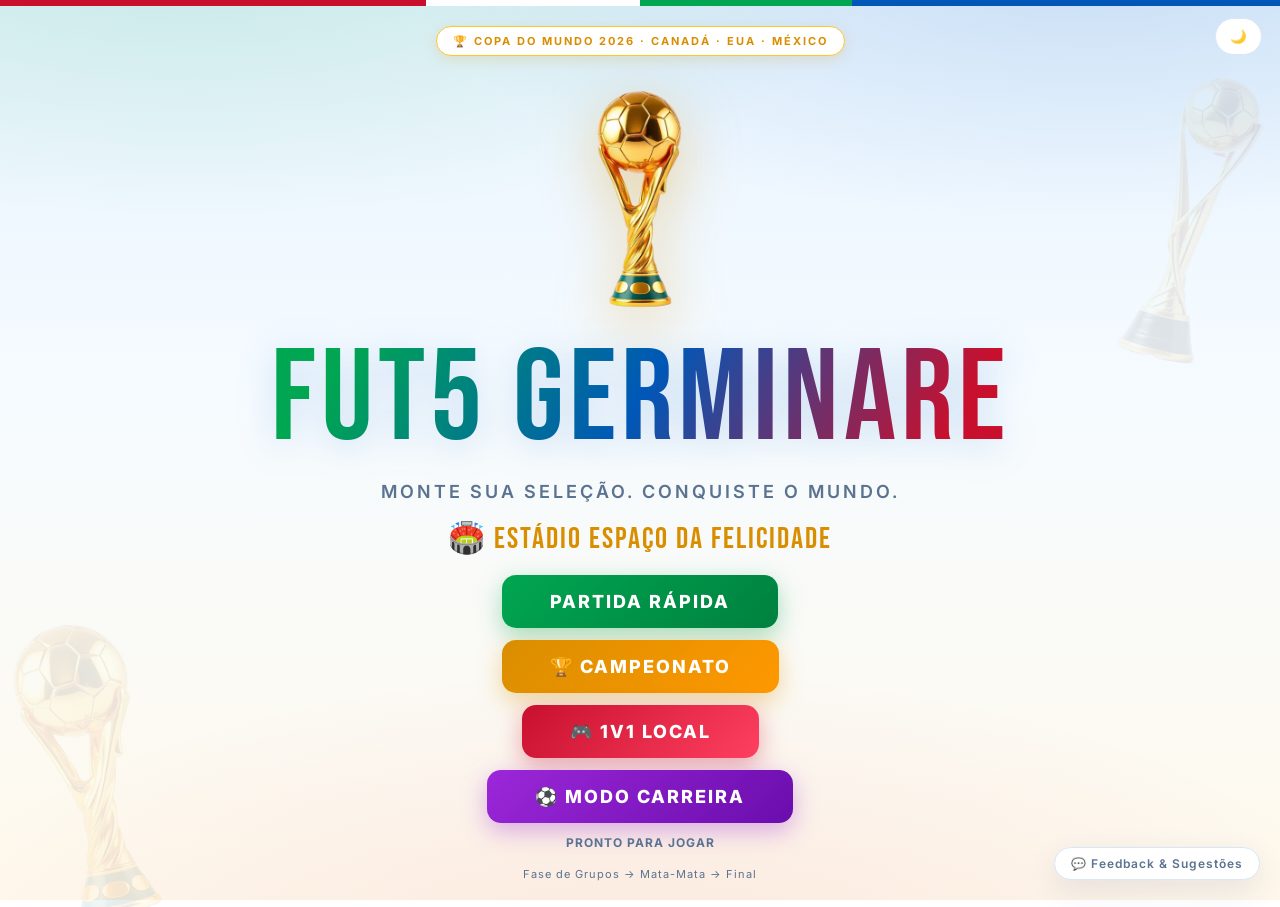
==== commit b9596471: "Modo 1v1" ====
--- a/futGerminare.html
+++ b/futGerminare.html
@@ -1151,6 +1151,7 @@
   <div style="display:flex;flex-direction:column;gap:12px;align-items:center;">
     <button class="btn btn-primary" onclick="startGame('quick')">Partida Rápida</button>
     <button class="btn btn-primary" style="background:linear-gradient(135deg,var(--gold),#ff9800);box-shadow:0 8px 24px rgba(217,142,0,0.35);" onclick="startGame('cup')">🏆 Campeonato</button>
+    <button class="btn btn-primary" style="background:linear-gradient(135deg,var(--red),#ff4060);box-shadow:0 8px 24px rgba(200,16,46,0.35);" onclick="startGame('1v1')">🎮 1v1 Local</button>
     <button class="btn btn-primary" style="background:linear-gradient(135deg,var(--purple),#6a0dad);box-shadow:0 8px 24px rgba(156,39,217,0.35);" onclick="openCareerMode()">⚽ Modo Carreira</button>
     <div id="menuStatus" class="loading-status">Pronto para jogar</div>
     <span style="font-size:11px;color:var(--text-muted);letter-spacing:1px;">Fase de Grupos → Mata-Mata → Final</span>
@@ -1283,10 +1284,11 @@
 let _cupIsHome = true;
 
 function startGame(mode) {
-  const label = mode === 'cup' ? 'Carregando campeonato...' : 'Carregando partida rápida...';
+  const label = mode === 'cup' ? 'Carregando campeonato...' : mode === '1v1' ? 'Carregando 1v1...' : 'Carregando partida rápida...';
   runWithLoading(label, () => {
     gameMode = mode;
-    startDraft();
+    if (mode === '1v1') { start1v1Draft(); }
+    else { startDraft(); }
   });
 }
 
@@ -2044,6 +2046,8 @@
   if (gameMode === 'quick') {
     generateAwayTeam();
     updateMatchTitle('AMISTOSO · MODO RÁPIDO');
+  } else if (gameMode === '1v1') {
+    updateMatchTitle('1v1 LOCAL · COPA 26');
   } else if (gameMode === 'career') {
     updateMatchTitle(`TEMPORADA ${career.season} · RODADA ${career.matchesPlayed + 1}`);
   } else if (gameMode === 'cup') {
@@ -2068,7 +2072,7 @@
   state.homeEffective = homeWithChem;
   state.chemBonus = getChemistryInfo(state.formation).bonus;
 
-  document.getElementById('teamHomeName').textContent = gameMode === 'career' && career ? career.clubName : 'SUA SELEÇÃO';
+  document.getElementById('teamHomeName').textContent = gameMode === '1v1' ? 'PLAYER 1' : gameMode === 'career' && career ? career.clubName : 'SUA SELEÇÃO';
   document.getElementById('teamAwayName').textContent = state.awayName;
   document.getElementById('teamHomeOvr').textContent = `OVR ${homeAvg}`;
   document.getElementById('teamAwayOvr').textContent = `OVR ${awayAvg}`;
@@ -2271,7 +2275,8 @@
   const div = document.createElement('div');
   div.className = 'match-event' + (evt.type === 'goal' ? ' goal-event' : '');
 
-  const teamLabel = evt.isHome ? 'Sua Seleção' : state.awayName;
+  const _homeName = gameMode === '1v1' ? 'Player 1' : gameMode === 'career' && career ? career.clubName : 'Sua Seleção';
+  const teamLabel = evt.isHome ? _homeName : state.awayName;
   const badgeClass = evt.isHome ? 'home' : 'away';
   const badge = `<span class="event-team-badge ${badgeClass}">${teamLabel}</span>`;
   let icon = '', text = '';
@@ -2461,7 +2466,7 @@
 
   details.innerHTML = `
     <div class="result-team-col">
-      <h3>Sua Seleção</h3>
+      <h3>${gameMode === '1v1' ? 'Player 1' : gameMode === 'career' && career ? career.clubName : 'Sua Seleção'}</h3>
       ${homePlayers.map(p => {
         const g = state.playerGoals[p.id] || 0;
         const a = state.playerAssists[p.id] || 0;
@@ -2515,6 +2520,12 @@
       resultBtn.textContent = 'Continuar';
       resultBtn.onclick = () => cupAfterMatch();
     }
+  } else if (gameMode === '1v1') {
+    resultBtn.textContent = 'Jogar novamente';
+    resultBtn.onclick = () => resetGame();
+    if (won) { banner.textContent = 'PLAYER 1 VENCEU!'; banner.className = 'result-banner win'; launchConfetti(); }
+    else if (!state.penalties && state.matchGoalsHome === state.matchGoalsAway) { banner.textContent = 'EMPATE!'; }
+    else { banner.textContent = 'PLAYER 2 VENCEU!'; banner.className = 'result-banner lose'; }
   } else {
     resultBtn.textContent = 'Jogar novamente';
     resultBtn.onclick = () => resetGame();
@@ -2604,7 +2615,7 @@
   }
 
   const kick = isHome ? ps.homeKicks[kickIndex] : ps.awayKicks[kickIndex];
-  const teamLabel = isHome ? 'Sua Seleção' : state.awayName;
+  const teamLabel = isHome ? (gameMode === '1v1' ? 'Player 1' : 'Sua Seleção') : state.awayName;
   const isSuddenDeath = kickIndex >= 5;
   document.getElementById('penNextLabel').textContent =
     (isSuddenDeath ? '⚡ MORTE SÚBITA — ' : '') + `${teamLabel}: ${kick.kicker.name} na bola...`;
@@ -2634,7 +2645,7 @@
   const container = document.getElementById('penaltyEvents');
   const div = document.createElement('div');
   div.className = 'match-event' + (scored ? ' goal-event' : '');
-  const side = isHome ? 'Sua Seleção' : state.awayName;
+  const side = isHome ? (gameMode === '1v1' ? 'Player 1' : 'Sua Seleção') : state.awayName;
 
   const goalPenTexts = [
     `<strong>${kick.kicker.name}</strong> (${side}) converte! ⚽`,
@@ -2701,6 +2712,10 @@
   state.selectedBenchPlayer = null;
   gameMode = 'quick';
   tournament = null;
+  window._p1Formation = null; window._p1Picks = null; window._p1Scheme = null;
+  window._p2Formation = null; window._p2Picks = null;
+  const ind = document.getElementById('formPlayerInd');
+  if (ind) ind.remove();
   showScreen('splash');
 }
 
@@ -2708,9 +2723,111 @@
 function confirmFormation() {
   if (gameMode === 'cup') {
     setupCup();
+  } else if (gameMode === '1v1') {
+    if (!window._p1Formation) { confirm1v1P1(); }
+    else { confirm1v1P2(); }
   } else {
     startMatch();
   }
+}
+
+// ===================== 1v1 LOCAL =====================
+let _1v1Turn = 1, _1v1Picks = { 1: [], 2: [] };
+
+function start1v1Draft() {
+  state.round = 0; state.myPicks = [];
+  state.draftPool = shuffle([...ALL_PLAYERS]);
+  state.scheme = 'quadrado';
+  state.formation = { gk: null, s1: null, s2: null, s3: null, s4: null };
+  _1v1Turn = 1; _1v1Picks = { 1: [], 2: [] };
+  window._p1Formation = null; window._p1Picks = null; window._p1Scheme = null;
+  window._p2Formation = null; window._p2Picks = null;
+  renderPickedBar(); renderRoster(); showScreen('draft');
+  next1v1Round();
+}
+
+function next1v1Round() {
+  if (_1v1Picks[1].length >= 5 && _1v1Picks[2].length >= 5) {
+    // Done drafting → P1 formation
+    state.myPicks = _1v1Picks[1];
+    showScreen('formation');
+    let ind = document.getElementById('formPlayerInd');
+    if (!ind) { ind = document.createElement('div'); ind.id='formPlayerInd'; ind.style.cssText='font-family:Bebas Neue,cursive;font-size:22px;color:var(--red);letter-spacing:2px;text-align:center;margin-bottom:4px;'; document.getElementById('formation').insertBefore(ind, document.getElementById('formation').firstChild); }
+    ind.textContent = 'PLAYER 1 — MONTE SUA FORMAÇÃO';
+    renderSchemeBar(); rebuildFieldSlots(); renderBench();
+    return;
+  }
+  const allPicked = new Set([..._1v1Picks[1].map(p=>p.id), ..._1v1Picks[2].map(p=>p.id)]);
+  const available = state.draftPool.filter(p => !allPicked.has(p.id));
+  state.currentOptions = weightedSample(available, 5);
+  const who = _1v1Turn === 1 ? 'PLAYER 1' : 'PLAYER 2';
+  const count = _1v1Picks[_1v1Turn].length + 1;
+  document.getElementById('draftRound').textContent = `${who} — ESCOLHA ${count}/5`;
+  const container = document.getElementById('draftCards');
+  container.innerHTML = ''; container.classList.add('shuffling');
+  state.currentOptions.forEach(p => {
+    const rarity = getRarity(p.ovr); const pos = POS_INFO[p.posicao_favorita];
+    const card = document.createElement('div');
+    card.className = `player-card ${rarity.cssClass}`;
+    card.innerHTML = `<span class="rarity-badge ${rarity.tier}">${rarity.label}</span><div class="card-ovr ${rarity.colorClass}">${p.ovr}</div><div class="card-ovr-label">OVR</div><div class="card-name">${p.name}</div><div class="card-team">${p.team}</div><div class="card-pos pos-${pos.cls}">${pos.icon} ${pos.label}<span class="card-pos-sub">posição favorita · +2 OVR</span></div>`;
+    card.onclick = () => pick1v1(p, card);
+    container.appendChild(card);
+  });
+  setTimeout(() => container.classList.remove('shuffling'), 500);
+  render1v1Bar();
+}
+
+function pick1v1(player, cardEl) {
+  _1v1Picks[_1v1Turn].push(player);
+  cardEl.classList.add('picked');
+  document.querySelectorAll('.player-card').forEach(c => { if (c !== cardEl) c.classList.add('dismissed'); c.style.pointerEvents = 'none'; });
+  render1v1Bar();
+  // Alternate
+  _1v1Turn = (_1v1Turn === 1 && _1v1Picks[2].length < 5) ? 2 : (_1v1Turn === 2 && _1v1Picks[1].length < 5) ? 1 : (_1v1Picks[1].length < 5 ? 1 : 2);
+  setTimeout(() => next1v1Round(), 700);
+}
+
+function render1v1Bar() {
+  const bar = document.getElementById('pickedBar'); bar.innerHTML = '';
+  [1,2].forEach(pn => {
+    const lbl = document.createElement('div');
+    lbl.style.cssText = `font-size:10px;font-weight:700;color:var(--${pn===1?'blue':'red'});width:100%;text-align:center;letter-spacing:1px;`;
+    lbl.textContent = 'P'+pn; bar.appendChild(lbl);
+    for (let i=0;i<5;i++) {
+      const slot = document.createElement('div'); const p = _1v1Picks[pn][i];
+      if (p) { const pos = POS_INFO[p.posicao_favorita]; slot.className='picked-slot filled'; slot.innerHTML=`<span class="picked-ovr">${p.ovr}</span><span class="picked-pos" style="color:var(--text-muted)">${pos.icon}</span>`; slot.title=`${p.name}`; }
+      else { slot.className='picked-slot'; slot.textContent=i+1; }
+      bar.appendChild(slot);
+    }
+    if (pn===1) { const d=document.createElement('div'); d.style.cssText='width:2px;height:28px;background:var(--line);margin:0 6px;'; bar.appendChild(d); }
+  });
+}
+
+function confirm1v1P1() {
+  window._p1Formation = JSON.parse(JSON.stringify(state.formation));
+  window._p1Scheme = state.scheme;
+  window._p1Picks = [..._1v1Picks[1]];
+  // Switch to P2
+  state.myPicks = _1v1Picks[2];
+  state.scheme = 'quadrado';
+  state.formation = { gk: null, s1: null, s2: null, s3: null, s4: null };
+  state.selectedBenchPlayer = null;
+  document.getElementById('formPlayerInd').textContent = 'PLAYER 2 — MONTE SUA FORMAÇÃO';
+  renderSchemeBar(); rebuildFieldSlots(); renderBench();
+  document.getElementById('confirmBtn').style.display = 'none';
+}
+
+function confirm1v1P2() {
+  window._p2Formation = JSON.parse(JSON.stringify(state.formation));
+  window._p2Picks = [..._1v1Picks[2]];
+  // Restore P1 as home
+  state.myPicks = window._p1Picks;
+  state.scheme = window._p1Scheme;
+  state.formation = window._p1Formation;
+  state.awayTeam = Object.values(window._p2Formation).filter(Boolean);
+  state.awayName = 'PLAYER 2';
+  const ind = document.getElementById('formPlayerInd'); if (ind) ind.remove();
+  startMatch();
 }
 
 // ===================== CAMPEONATO =====================
